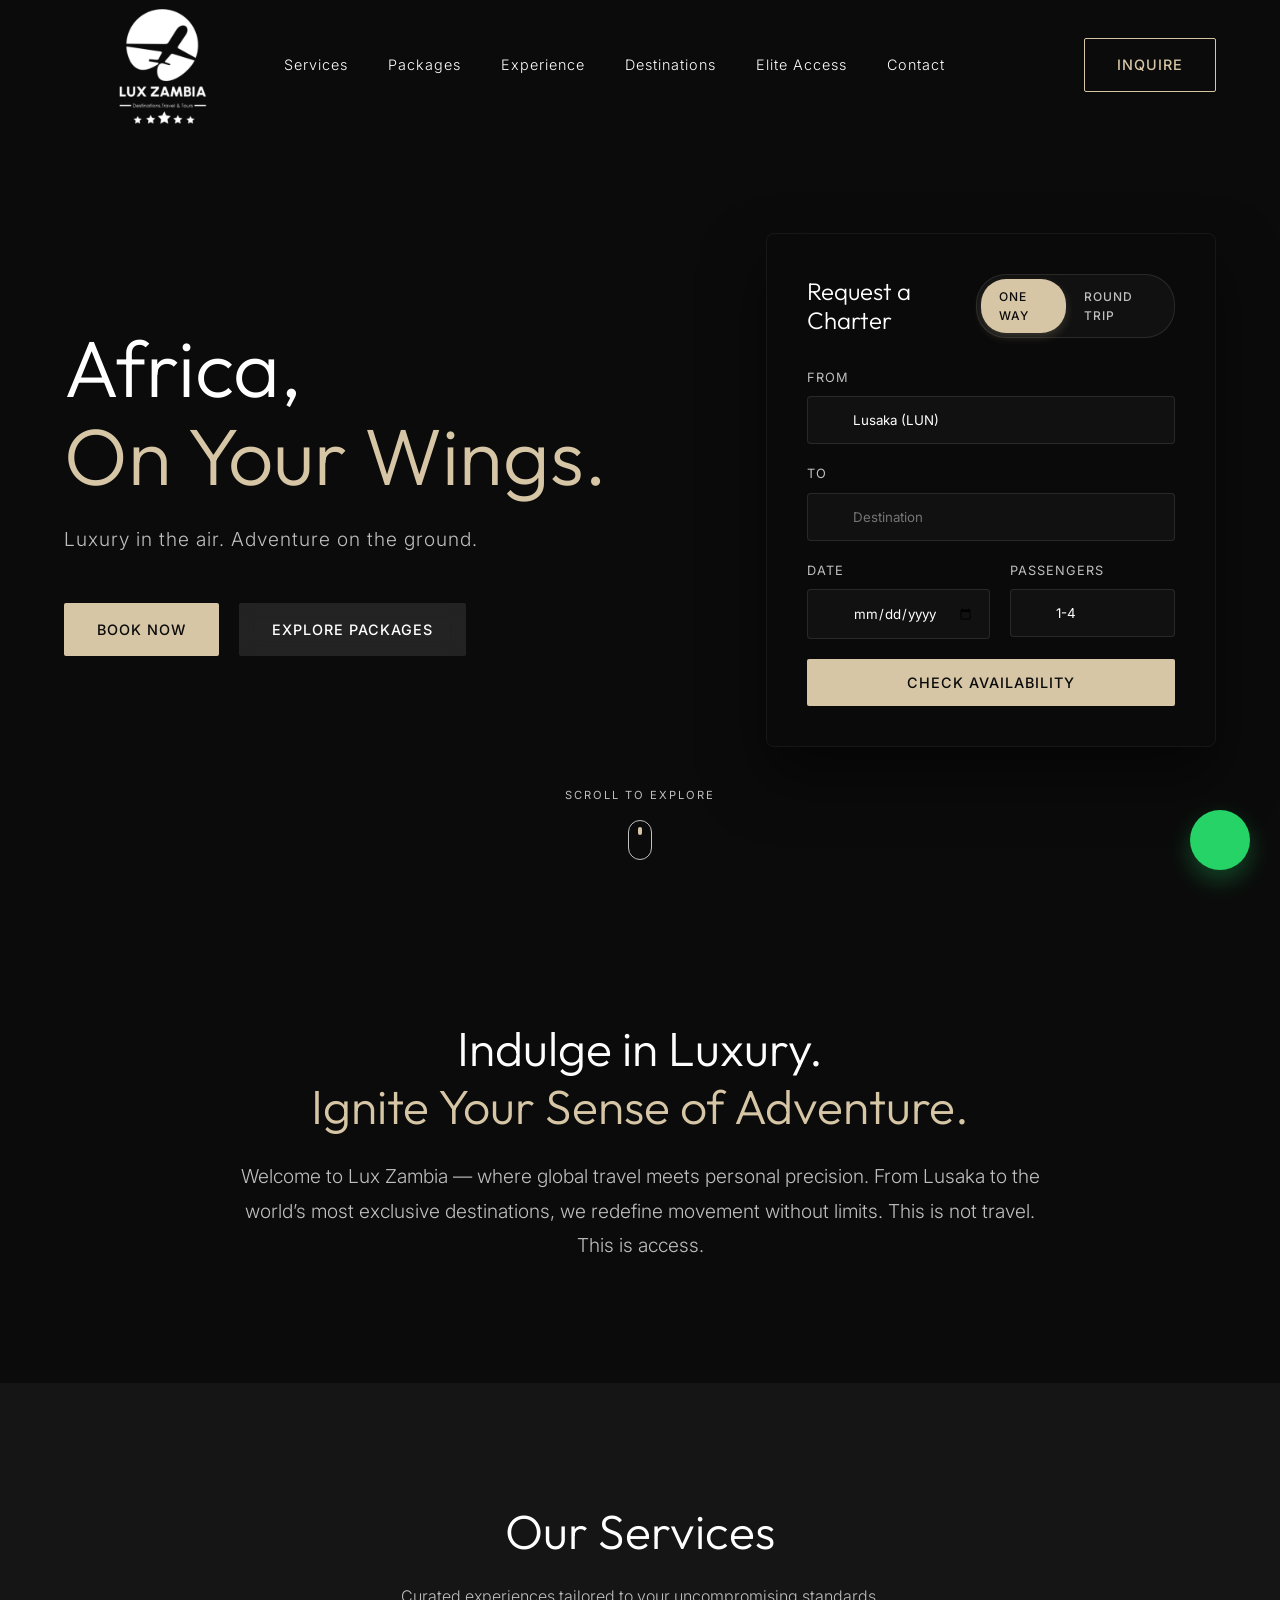
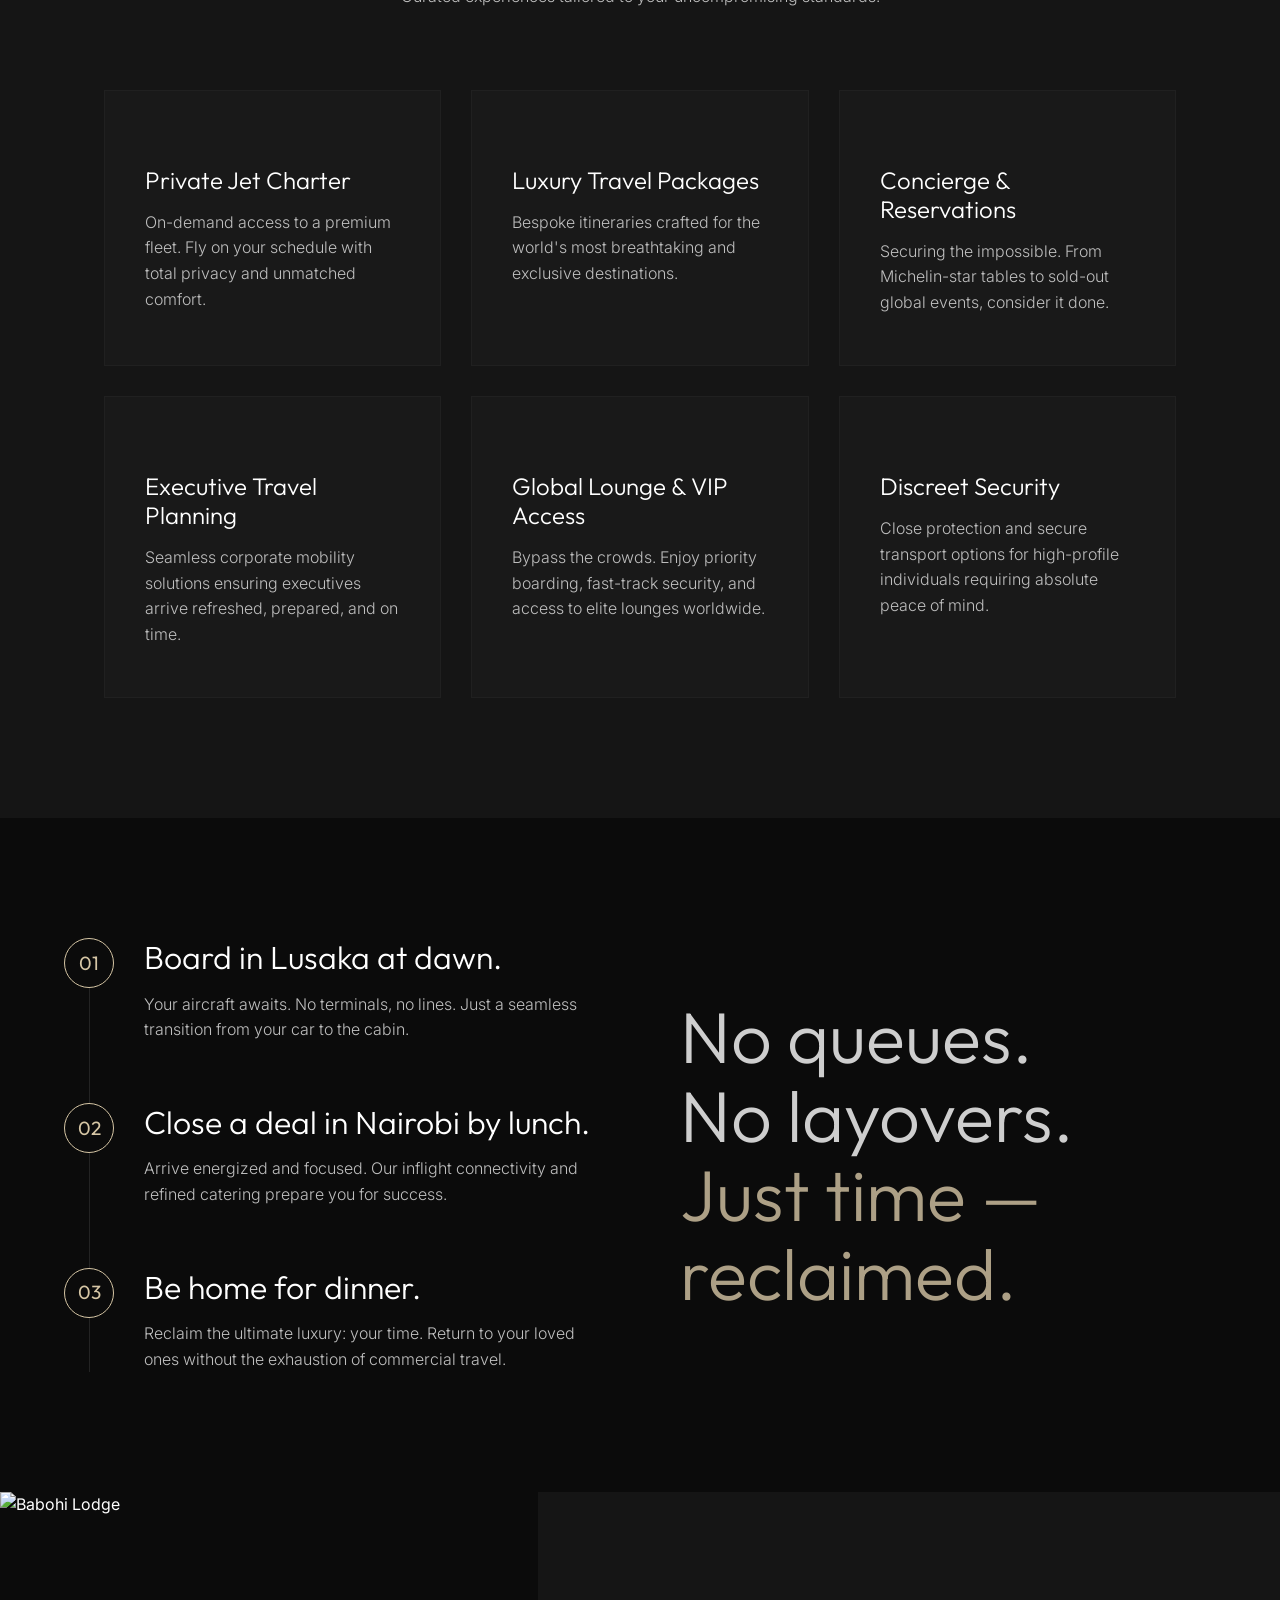
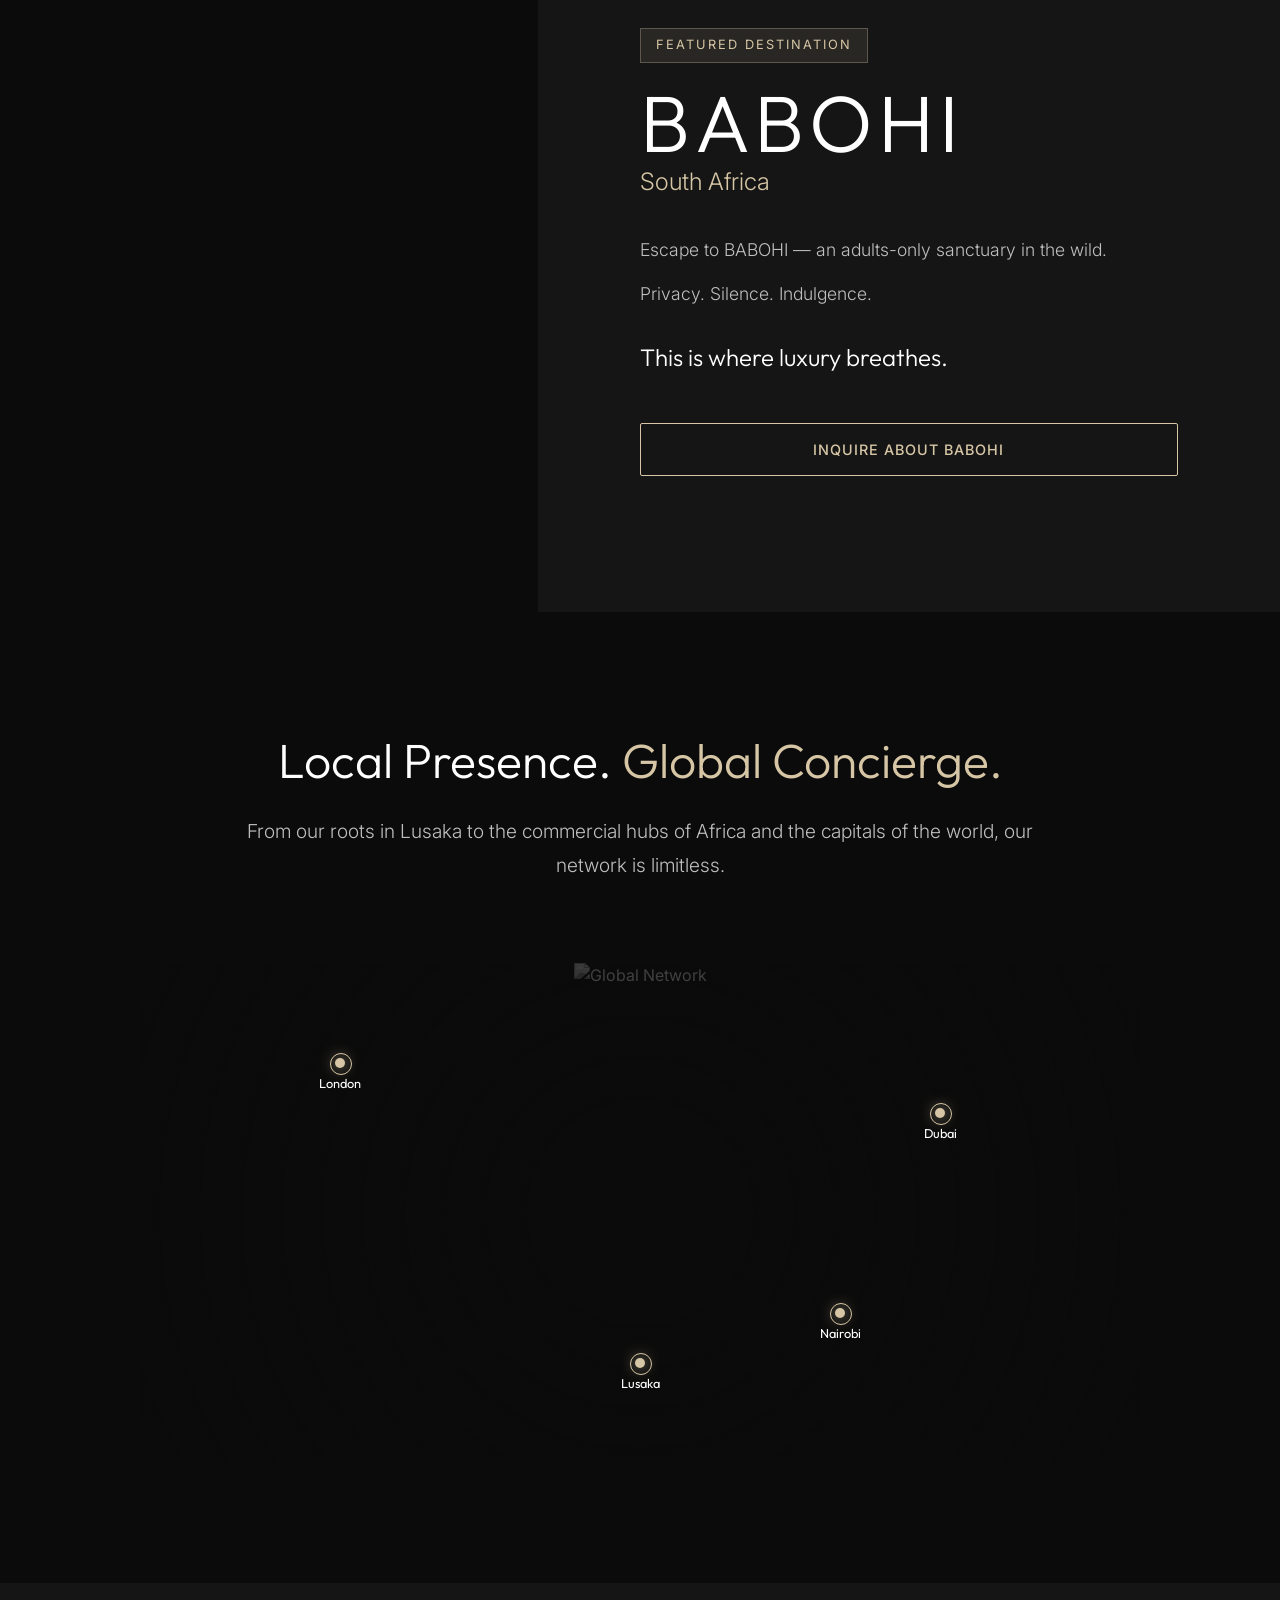
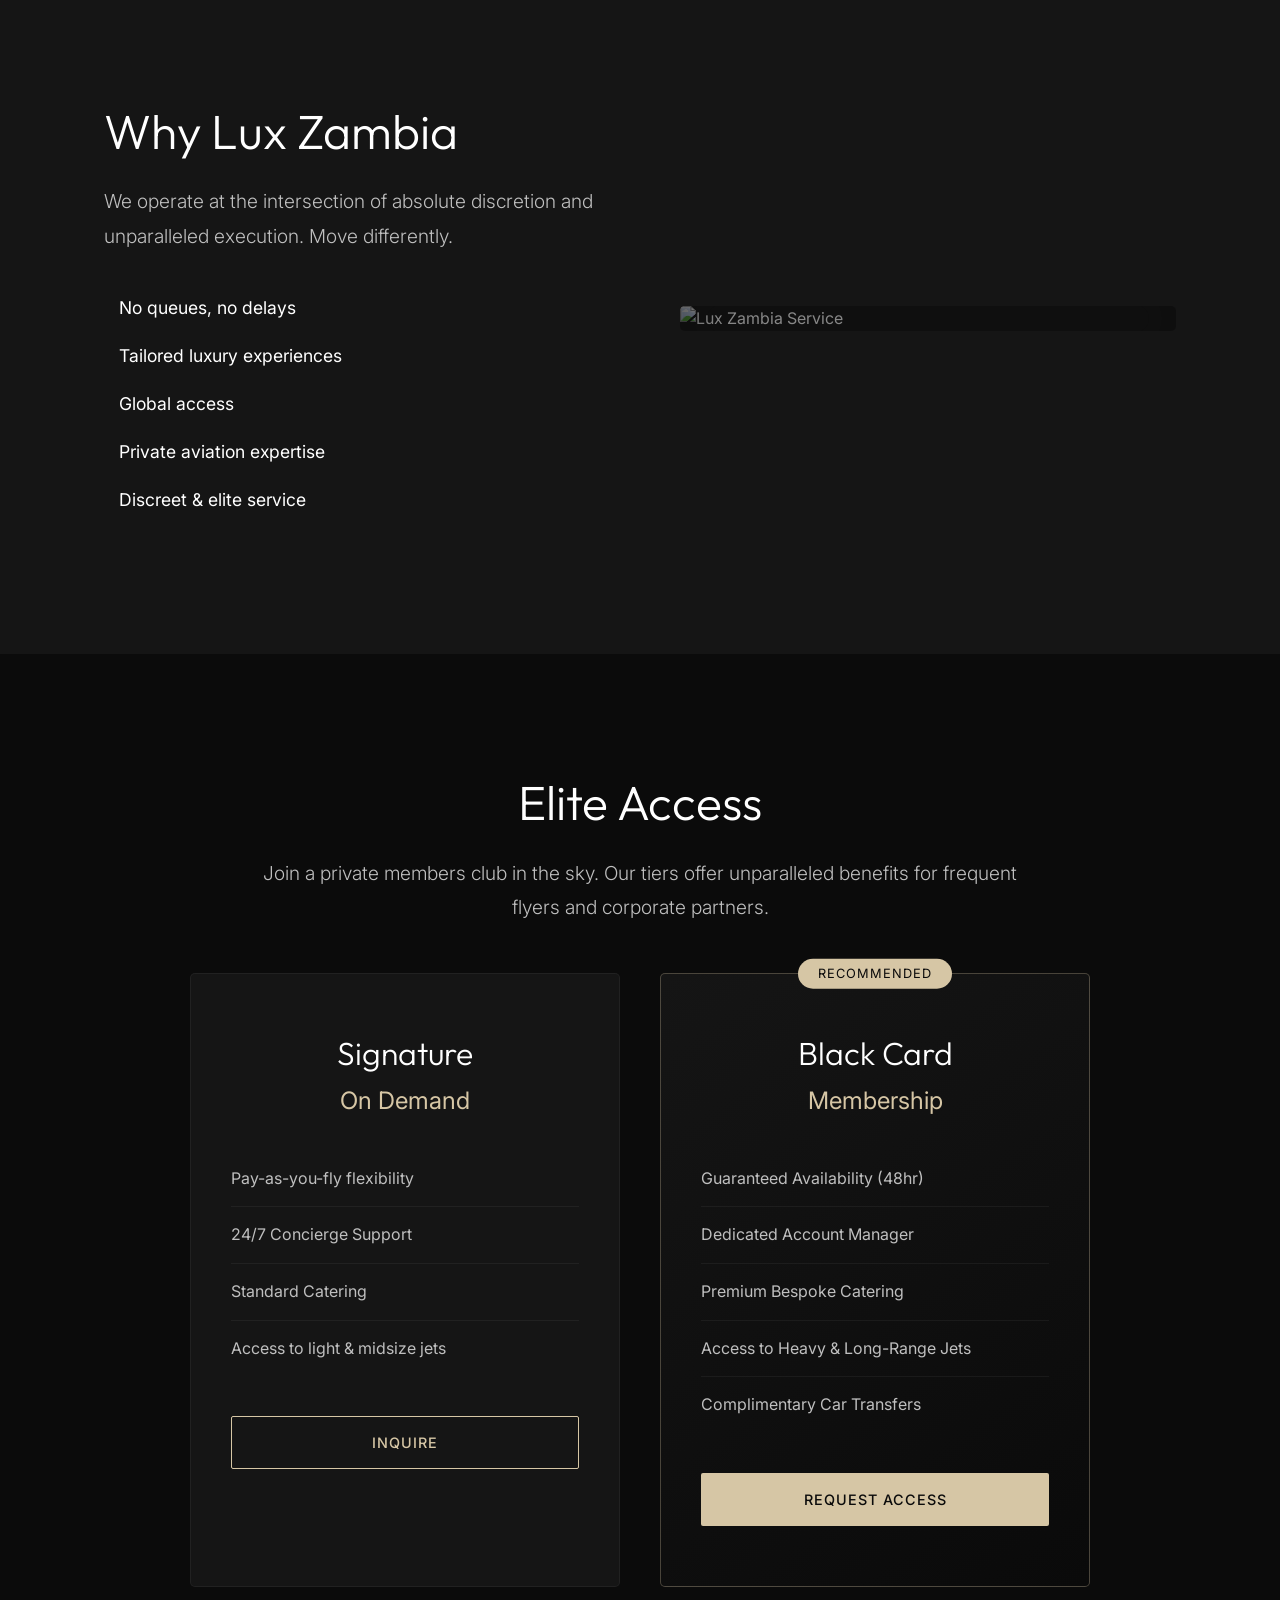
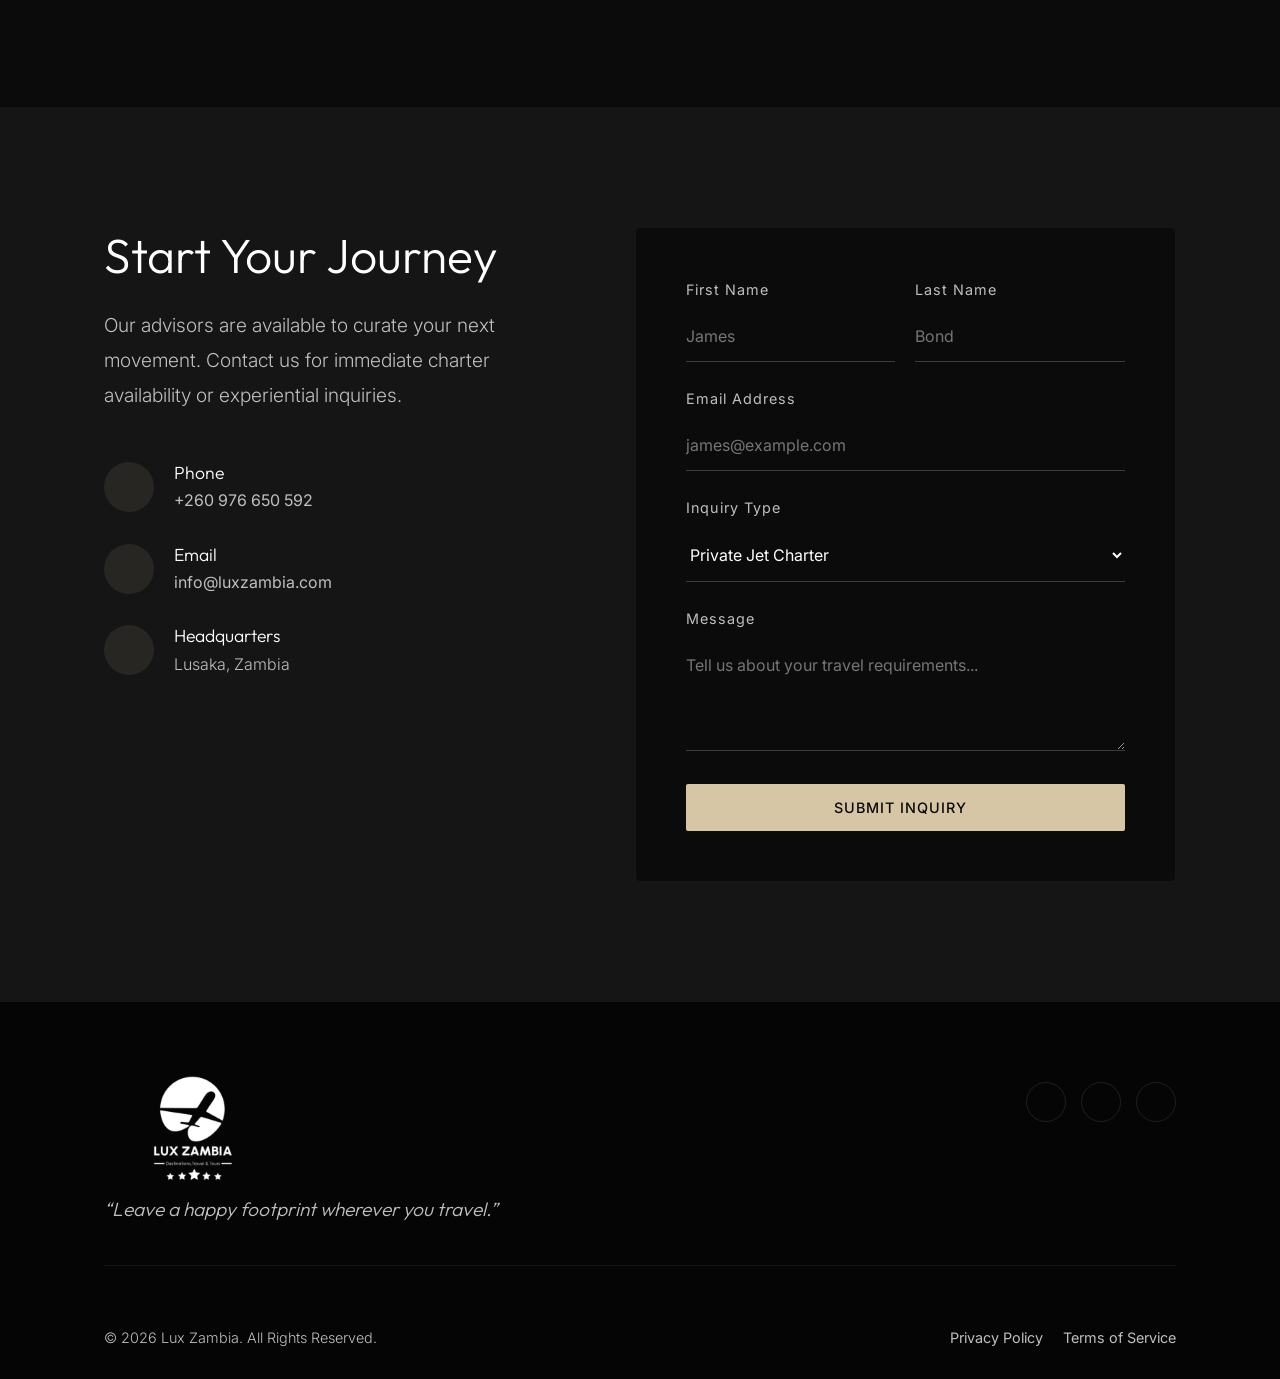
==== index.html @ 7006f7c0 "feat: initialize Lux Zambia landing page and travel portal structure" ====
<!DOCTYPE html>
<html lang="en">
<head>
    <meta charset="UTF-8">
    <meta name="viewport" content="width=device-width, initial-scale=1.0">
    <title>Lux Zambia | Global Travel & Private Aviation</title>
    <meta name="description" content="Lux Zambia - Global concierge service for elite clients. Private jet travel, luxury destinations, and corporate mobility.">
    
    <!-- Fonts -->
    <link rel="preconnect" href="https://fonts.googleapis.com">
    <link rel="preconnect" href="https://fonts.gstatic.com" crossorigin>
    <link href="https://fonts.googleapis.com/css2?family=Inter:wght@300;400;500;600&family=Outfit:wght@300;400;500;700;800&display=swap" rel="stylesheet">
    
    <!-- Icons -->
    <link href="https://cdn.jsdelivr.net/npm/remixicon@3.5.0/fonts/remixicon.css" rel="stylesheet">
    
    <!-- AOS CSS -->
    <link href="https://unpkg.com/aos@2.3.1/dist/aos.css" rel="stylesheet">
    
    <!-- Custom CSS -->
    <link rel="stylesheet" href="css/styles.css">
</head>
<body class="dark-theme">

    <!-- Preloader -->
    <div id="preloader">
        <div class="preloader-content">
            <img src="Assets/logo.png" alt="Lux Zambia Logo" class="preloader-logo" onerror="this.style.display='none'; this.nextElementSibling.style.display='block';">
            <h2 class="preloader-text" style="display:none;">LUX ZAMBIA</h2>
            <div class="loader-line"></div>
        </div>
    </div>

    <!-- Scroll Indicator -->
    <div class="scroll-progress-bar" id="scrollIndicator"></div>

    <!-- Floating WhatsApp -->
    <a href="https://wa.me/260976650592" class="floating-whatsapp" target="_blank" rel="noopener noreferrer">
        <i class="ri-whatsapp-line"></i>
    </a>

    <!-- Navigation -->
    <nav id="navbar">
        <div class="nav-container">
            <a href="#" class="logo">
                <img src="Assets/logo.png" alt="Lux Zambia" onerror="this.style.display='none'; this.nextElementSibling.style.display='block';">
                <span class="logo-text" style="display:none;">LUX ZAMBIA</span>
            </a>
            
            <div class="nav-links">
                <a href="index.html#services">Services</a>
                <a href="packages.html">Packages</a>
                <a href="index.html#experience">Experience</a>
                <a href="index.html#destinations">Destinations</a>
                <a href="index.html#membership">Elite Access</a>
                <a href="index.html#contact">Contact</a>
            </div>

            <div class="nav-actions">
                <a href="#contact" class="btn btn-outline">Inquire</a>
                <button class="mobile-menu-btn"><i class="ri-menu-line"></i></button>
            </div>
        </div>
    </nav>

    <!-- Mobile Menu -->
    <div class="mobile-menu">
        <button class="close-menu-btn"><i class="ri-close-line"></i></button>
        <div class="mobile-nav-links">
            <a href="index.html#services">Services</a>
            <a href="packages.html">Packages</a>
            <a href="index.html#experience">Experience</a>
            <a href="index.html#destinations">Destinations</a>
            <a href="index.html#membership">Elite Access</a>
            <a href="index.html#contact">Contact</a>
        </div>
    </div>

    <!-- Hero Section -->
    <header class="hero" id="home">
        <div class="hero-bg">
            <div class="hero-slideshow">
                <div class="hero-slide" style="background-image: url('https://images.unsplash.com/photo-1540962351504-03099e0a754b?q=80&w=2500&auto=format&fit=crop');"></div>
                <div class="hero-slide" style="background-image: url('https://images.unsplash.com/photo-1516426122078-c23e76319801?q=80&w=2500&auto=format&fit=crop');"></div>
                <div class="hero-slide" style="background-image: url('https://images.unsplash.com/photo-1499793983690-e29da59ef1c2?q=80&w=2500&auto=format&fit=crop');"></div>
            </div>
            <div class="hero-overlay"></div>
        </div>

        <div class="hero-content">
            <div class="hero-text" data-aos="fade-up" data-aos-duration="1000">
                <h1 class="hero-headline">Africa, <br> <span class="gold-text">On Your Wings.</span></h1>
                <p class="hero-subtext">Luxury in the air. Adventure on the ground.</p>
                <div class="hero-cta">
                    <a href="#contact" class="btn btn-primary">Book Now</a>
                    <a href="packages.html" class="btn btn-secondary">Explore Packages</a>
                </div>
            </div>

            <!-- Booking UI Mockup -->
            <div class="booking-mockup" data-aos="fade-left" data-aos-duration="1200" data-aos-delay="300">
                <div class="booking-header">
                    <h3>Request a Charter</h3>
                    <div class="flight-type">
                        <span class="active">One Way</span>
                        <span>Round Trip</span>
                    </div>
                </div>
                <form class="booking-form-mock">
                    <div class="form-group">
                        <label>From</label>
                        <div class="input-with-icon">
                            <i class="ri-map-pin-line"></i>
                            <input type="text" placeholder="e.g. Lusaka (LUN)" value="Lusaka (LUN)">
                        </div>
                    </div>
                    <div class="form-group">
                        <label>To</label>
                        <div class="input-with-icon">
                            <i class="ri-map-pin-fill"></i>
                            <input type="text" placeholder="Destination">
                        </div>
                    </div>
                    <div class="form-row">
                        <div class="form-group">
                            <label>Date</label>
                            <div class="input-with-icon">
                                <i class="ri-calendar-line"></i>
                                <input type="date">
                            </div>
                        </div>
                        <div class="form-group">
                            <label>Passengers</label>
                            <div class="input-with-icon">
                                <i class="ri-user-line"></i>
                                <select>
                                    <option>1-4</option>
                                    <option>5-8</option>
                                    <option>9-14</option>
                                </select>
                            </div>
                        </div>
                    </div>
                    <button type="button" class="btn btn-primary btn-full">Check Availability</button>
                </form>
            </div>
        </div>
        
        <div class="scroll-down-indicator" onclick="document.getElementById('about').scrollIntoView({behavior: 'smooth'})" style="cursor: pointer;">
            <span class="scroll-text">Scroll to explore</span>
            <div class="scroll-mouse"></div>
        </div>
    </header>

    <!-- Brand Statement Section -->
    <section class="brand-statement" id="about">
        <div class="container">
            <h2 class="section-title text-center" data-aos="fade-up">
                Indulge in Luxury. <br> <span class="gold-text">Ignite Your Sense of Adventure.</span>
            </h2>
            <p class="section-paragraph text-center mx-auto" data-aos="fade-up" data-aos-delay="200">
                Welcome to Lux Zambia — where global travel meets personal precision. From Lusaka to the world’s most exclusive destinations, we redefine movement without limits. This is not travel. This is access.
            </p>
        </div>
    </section>

    <!-- Services Section -->
    <section class="services" id="services">
        <div class="container">
            <div class="section-header" data-aos="fade-right">
                <h2 class="section-title">Our Services</h2>
                <p>Curated experiences tailored to your uncompromising standards.</p>
            </div>
            
            <div class="services-grid">
                <!-- Card 1 -->
                <div class="service-card" data-aos="fade-up" data-aos-delay="100">
                    <div class="service-icon"><i class="ri-plane-line"></i></div>
                    <h3>Private Jet Charter</h3>
                    <p>On-demand access to a premium fleet. Fly on your schedule with total privacy and unmatched comfort.</p>
                </div>
                <!-- Card 2 -->
                <div class="service-card" data-aos="fade-up" data-aos-delay="200">
                    <div class="service-icon"><i class="ri-earth-line"></i></div>
                    <h3>Luxury Travel Packages</h3>
                    <p>Bespoke itineraries crafted for the world's most breathtaking and exclusive destinations.</p>
                </div>
                <!-- Card 3 -->
                <div class="service-card" data-aos="fade-up" data-aos-delay="300">
                    <div class="service-icon"><i class="ri-vip-diamond-line"></i></div>
                    <h3>Concierge & Reservations</h3>
                    <p>Securing the impossible. From Michelin-star tables to sold-out global events, consider it done.</p>
                </div>
                <!-- Card 4 -->
                <div class="service-card" data-aos="fade-up" data-aos-delay="400">
                    <div class="service-icon"><i class="ri-briefcase-4-line"></i></div>
                    <h3>Executive Travel Planning</h3>
                    <p>Seamless corporate mobility solutions ensuring executives arrive refreshed, prepared, and on time.</p>
                </div>
                <!-- Card 5 -->
                <div class="service-card" data-aos="fade-up" data-aos-delay="500">
                    <div class="service-icon"><i class="ri-goblet-line"></i></div>
                    <h3>Global Lounge & VIP Access</h3>
                    <p>Bypass the crowds. Enjoy priority boarding, fast-track security, and access to elite lounges worldwide.</p>
                </div>
                <!-- Card 6 (To complete grid) -->
                <div class="service-card" data-aos="fade-up" data-aos-delay="600">
                    <div class="service-icon"><i class="ri-shield-star-line"></i></div>
                    <h3>Discreet Security</h3>
                    <p>Close protection and secure transport options for high-profile individuals requiring absolute peace of mind.</p>
                </div>
            </div>
        </div>
    </section>

    <!-- Experience Story Mode -->
    <section class="experience-story" id="experience">
        <div class="story-container">
            <div class="story-content">
                <div class="story-step" data-aos="fade-up">
                    <span class="step-number">01</span>
                    <h3>Board in Lusaka at dawn.</h3>
                    <p>Your aircraft awaits. No terminals, no lines. Just a seamless transition from your car to the cabin.</p>
                </div>
                <div class="story-step" data-aos="fade-up" data-aos-delay="200">
                    <span class="step-number">02</span>
                    <h3>Close a deal in Nairobi by lunch.</h3>
                    <p>Arrive energized and focused. Our inflight connectivity and refined catering prepare you for success.</p>
                </div>
                <div class="story-step" data-aos="fade-up" data-aos-delay="400">
                    <span class="step-number">03</span>
                    <h3>Be home for dinner.</h3>
                    <p>Reclaim the ultimate luxury: your time. Return to your loved ones without the exhaustion of commercial travel.</p>
                </div>
            </div>
            <div class="story-visual" data-aos="fade-left">
                <h2 class="massive-text">No queues. <br>No layovers. <br><span class="gold-text">Just time — reclaimed.</span></h2>
            </div>
        </div>
    </section>

    <!-- Featured Destination -->
    <section class="featured-destination" id="destinations">
        <div class="split-layout">
            <div class="split-image" data-aos="zoom-in-right" data-aos-duration="1200">
                <img src="https://images.unsplash.com/photo-1499793983690-e29da59ef1c2?q=80&w=2000&auto=format&fit=crop" alt="Babohi Lodge">
            </div>
            <div class="split-content" data-aos="fade-left">
                <div class="badge">Featured Destination</div>
                <h2 class="destination-title">BABOHI</h2>
                <h4 class="destination-subtitle">South Africa</h4>
                <div class="destination-desc">
                    <p>Escape to BABOHI — an adults-only sanctuary in the wild.</p>
                    <p>Privacy. Silence. Indulgence.</p>
                    <p class="highlight">This is where luxury breathes.</p>
                </div>
                <a href="#contact" class="btn btn-outline mt-4">Inquire About Babohi</a>
            </div>
        </div>
    </section>

    <!-- Global Presence -->
    <section class="global-presence">
        <div class="container text-center">
            <h2 class="section-title" data-aos="fade-up">Local Presence. <span class="gold-text">Global Concierge.</span></h2>
            <p class="section-paragraph mx-auto" data-aos="fade-up" data-aos-delay="100">From our roots in Lusaka to the commercial hubs of Africa and the capitals of the world, our network is limitless.</p>
            
            <div class="map-container" data-aos="zoom-in" data-aos-delay="300">
                <!-- Using an image representation or stylized map dots -->
                <img src="https://images.unsplash.com/photo-1524661135-423995f22d0b?q=80&w=2000&auto=format&fit=crop" class="map-bg" alt="Global Network">
                <div class="map-overlay"></div>
                <div class="flight-paths">
                    <svg viewBox="0 0 1000 500" class="path-svg">
                        <path class="animated-path" d="M 500 400 Q 600 200 800 150" stroke="#D6C6A5" stroke-width="2" fill="none" stroke-dasharray="10,5" />
                        <path class="animated-path delay-1" d="M 500 400 Q 400 150 200 100" stroke="#D6C6A5" stroke-width="2" fill="none" stroke-dasharray="10,5" />
                        <path class="animated-path delay-2" d="M 500 400 Q 550 300 700 350" stroke="#D6C6A5" stroke-width="2" fill="none" stroke-dasharray="10,5" />
                    </svg>
                    <!-- Nodes -->
                    <div class="node" style="top: 80%; left: 50%;"><span class="label">Lusaka</span></div>
                    <div class="node" style="top: 30%; left: 80%;"><span class="label">Dubai</span></div>
                    <div class="node" style="top: 20%; left: 20%;"><span class="label">London</span></div>
                    <div class="node" style="top: 70%; left: 70%;"><span class="label">Nairobi</span></div>
                </div>
            </div>
        </div>
    </section>

    <!-- Why Lux Zambia -->
    <section class="why-us">
        <div class="container">
            <div class="why-grid">
                <div class="why-content" data-aos="fade-right">
                    <h2 class="section-title">Why Lux Zambia</h2>
                    <p class="section-paragraph">We operate at the intersection of absolute discretion and unparalleled execution. Move differently.</p>
                    
                    <ul class="benefits-list">
                        <li><i class="ri-check-line"></i> No queues, no delays</li>
                        <li><i class="ri-check-line"></i> Tailored luxury experiences</li>
                        <li><i class="ri-check-line"></i> Global access</li>
                        <li><i class="ri-check-line"></i> Private aviation expertise</li>
                        <li><i class="ri-check-line"></i> Discreet & elite service</li>
                    </ul>
                </div>
                <div class="why-image" data-aos="fade-left">
                    <img src="https://images.unsplash.com/photo-1569154941061-e231b4732ef1?q=80&w=1000&auto=format&fit=crop" alt="Lux Zambia Service">
                </div>
            </div>
        </div>
    </section>

    <!-- Elite Access (Membership) -->
    <section class="membership" id="membership">
        <div class="container">
            <div class="text-center mb-5" data-aos="fade-up">
                <h2 class="section-title">Elite Access</h2>
                <p class="section-paragraph mx-auto">Join a private members club in the sky. Our tiers offer unparalleled benefits for frequent flyers and corporate partners.</p>
            </div>
            
            <div class="pricing-grid">
                <div class="pricing-card" data-aos="fade-up" data-aos-delay="100">
                    <h3>Signature</h3>
                    <div class="price">On Demand</div>
                    <ul class="tier-features">
                        <li>Pay-as-you-fly flexibility</li>
                        <li>24/7 Concierge Support</li>
                        <li>Standard Catering</li>
                        <li>Access to light & midsize jets</li>
                    </ul>
                    <a href="#contact" class="btn btn-outline btn-full">Inquire</a>
                </div>
                
                <div class="pricing-card premium" data-aos="fade-up" data-aos-delay="200">
                    <div class="most-popular">Recommended</div>
                    <h3>Black Card</h3>
                    <div class="price">Membership</div>
                    <ul class="tier-features">
                        <li>Guaranteed Availability (48hr)</li>
                        <li>Dedicated Account Manager</li>
                        <li>Premium Bespoke Catering</li>
                        <li>Access to Heavy & Long-Range Jets</li>
                        <li>Complimentary Car Transfers</li>
                    </ul>
                    <a href="#contact" class="btn btn-primary btn-full">Request Access</a>
                </div>
            </div>
        </div>
    </section>

    <!-- Contact Section -->
    <section class="contact" id="contact">
        <div class="container">
            <div class="contact-grid">
                <div class="contact-info" data-aos="fade-right">
                    <h2 class="section-title">Start Your Journey</h2>
                    <p class="section-paragraph">Our advisors are available to curate your next movement. Contact us for immediate charter availability or experiential inquiries.</p>
                    
                    <div class="contact-details">
                        <div class="contact-item">
                            <div class="icon"><i class="ri-phone-line"></i></div>
                            <div>
                                <h4>Phone</h4>
                                <a href="tel:+260976650592">+260 976 650 592</a>
                            </div>
                        </div>
                        <div class="contact-item">
                            <div class="icon"><i class="ri-mail-line"></i></div>
                            <div>
                                <h4>Email</h4>
                                <a href="mailto:info@luxzambia.com">info@luxzambia.com</a>
                            </div>
                        </div>
                        <div class="contact-item">
                            <div class="icon"><i class="ri-map-pin-line"></i></div>
                            <div>
                                <h4>Headquarters</h4>
                                <p>Lusaka, Zambia</p>
                            </div>
                        </div>
                    </div>
                </div>
                
                <div class="contact-form-container" data-aos="fade-left">
                    <form class="luxury-form" id="contactForm">
                        <div class="form-row">
                            <div class="form-group">
                                <label>First Name</label>
                                <input type="text" required placeholder="James">
                            </div>
                            <div class="form-group">
                                <label>Last Name</label>
                                <input type="text" required placeholder="Bond">
                            </div>
                        </div>
                        <div class="form-group">
                            <label>Email Address</label>
                            <input type="email" required placeholder="james@example.com">
                        </div>
                        <div class="form-group">
                            <label>Inquiry Type</label>
                            <select>
                                <option>Private Jet Charter</option>
                                <option>Luxury Package (Babohi)</option>
                                <option>Elite Membership</option>
                                <option>General Inquiry</option>
                            </select>
                        </div>
                        <div class="form-group">
                            <label>Message</label>
                            <textarea rows="4" placeholder="Tell us about your travel requirements..."></textarea>
                        </div>
                        <button type="submit" class="btn btn-primary btn-full">Submit Inquiry <i class="ri-arrow-right-line"></i></button>
                    </form>
                </div>
            </div>
        </div>
    </section>

    <!-- Footer -->
    <footer class="footer">
        <div class="container">
            <div class="footer-top">
                <div class="footer-brand">
                    <img src="Assets/logo.png" alt="Lux Zambia" class="footer-logo" onerror="this.style.display='none'; this.nextElementSibling.style.display='block';">
                    <h2 class="logo-text" style="display:none; color: white;">LUX ZAMBIA</h2>
                    <p class="tagline">“Leave a happy footprint wherever you travel.”</p>
                </div>
                <div class="footer-social">
                    <a href="#"><i class="ri-instagram-line"></i></a>
                    <a href="#"><i class="ri-linkedin-fill"></i></a>
                    <a href="#"><i class="ri-twitter-x-line"></i></a>
                </div>
            </div>
            <div class="footer-bottom">
                <p>&copy; 2026 Lux Zambia. All Rights Reserved.</p>
                <div class="footer-links">
                    <a href="#">Privacy Policy</a>
                    <a href="#">Terms of Service</a>
                </div>
            </div>
        </div>
    </footer>

    <!-- Scripts -->
    <!-- GSAP for advanced animations -->
    <script src="https://cdnjs.cloudflare.com/ajax/libs/gsap/3.12.2/gsap.min.js"></script>
    <script src="https://cdnjs.cloudflare.com/ajax/libs/gsap/3.12.2/ScrollTrigger.min.js"></script>
    
    <!-- AOS for simple scroll animations -->
    <script src="https://unpkg.com/aos@2.3.1/dist/aos.js"></script>
    
    <!-- Custom Script -->
    <script src="js/script.js"></script>
</body>
</html>
---- css/styles.css ----
/* 
=======================================
   LUX ZAMBIA - GLOBAL CONCIERGE
=======================================
*/

:root {
    /* Color Palette */
    --clr-bg: #0B0B0B;
    --clr-surface: #151515;
    --clr-text: #FFFFFF;
    --clr-text-sec: #BFBFBF;
    --clr-gold: #D6C6A5;
    --clr-gold-dark: #b8a682;
    
    /* Fonts */
    --font-heading: 'Outfit', sans-serif;
    --font-body: 'Inter', sans-serif;
    
    /* Layout */
    --container-w: 1200px;
    --section-pad: 120px 0;
    
    /* Effects */
    --transition-smooth: all 0.6s cubic-bezier(0.16, 1, 0.3, 1);
    --glass-bg: rgba(11, 11, 11, 0.6);
    --glass-border: rgba(255, 255, 255, 0.05);
}

/* Base Styles */
* {
    margin: 0;
    padding: 0;
    box-sizing: border-box;
}

html {
    scroll-behavior: smooth;
    font-size: 16px;
}

body.dark-theme {
    background-color: var(--clr-bg);
    color: var(--clr-text);
    font-family: var(--font-body);
    line-height: 1.6;
    overflow-x: hidden;
}

/* Preloader */
#preloader {
    position: fixed;
    top: 0;
    left: 0;
    width: 100%;
    height: 100vh;
    background-color: var(--clr-bg);
    z-index: 9999;
    display: flex;
    justify-content: center;
    align-items: center;
    transition: opacity 0.8s ease-out;
}

.preloader-content {
    text-align: center;
    display: flex;
    flex-direction: column;
    align-items: center;
    gap: 30px;
}

.preloader-logo {
    width: 320px;
    height: auto;
    max-height: 200px;
    object-fit: contain;
    transform: scale(1.5);
    filter: brightness(0) invert(1);
}

.preloader-text {
    font-family: var(--font-heading);
    font-weight: 300;
    letter-spacing: 4px;
    color: var(--clr-gold);
    font-size: 1.5rem;
}

.loader-line {
    width: 100px;
    height: 1px;
    background-color: rgba(255,255,255,0.1);
    position: relative;
    overflow: hidden;
}

.loader-line::after {
    content: '';
    position: absolute;
    top: 0;
    left: -100%;
    width: 100%;
    height: 100%;
    background-color: var(--clr-gold);
    animation: loading 1.5s ease-in-out infinite;
}

@keyframes loading {
    0% { left: -100%; }
    50% { left: 0; }
    100% { left: 100%; }
}

/* Scroll Progress Indicator */
.scroll-progress-bar {
    position: fixed;
    top: 0;
    left: 0;
    width: 0%;
    height: 2px;
    background: linear-gradient(to right, var(--clr-gold), #ffffff);
    z-index: 10000;
    transition: width 0.1s;
}

/* Typography */
h1, h2, h3, h4, h5, h6 {
    font-family: var(--font-heading);
    font-weight: 300;
    line-height: 1.2;
}

h2.section-title {
    font-size: 3rem;
    margin-bottom: 1.5rem;
}

.gold-text {
    color: var(--clr-gold);
}

.text-center { text-align: center; }
.mx-auto { margin-left: auto; margin-right: auto; }
.mb-5 { margin-bottom: 3rem; }
.mt-4 { margin-top: 2rem; }

p {
    color: var(--clr-text-sec);
    font-weight: 300;
}

/* Container */
.container {
    max-width: var(--container-w);
    margin: 0 auto;
    padding: 0 5%;
}

/* Buttons */
.btn {
    display: inline-flex;
    align-items: center;
    justify-content: center;
    gap: 10px;
    padding: 14px 32px;
    font-family: var(--font-body);
    font-size: 0.9rem;
    font-weight: 500;
    letter-spacing: 1px;
    text-transform: uppercase;
    text-decoration: none;
    border-radius: 2px;
    transition: var(--transition-smooth);
    cursor: pointer;
    border: 1px solid transparent;
}

.btn-primary {
    background-color: var(--clr-gold);
    color: var(--clr-bg);
}

.btn-primary:hover {
    background-color: #fff;
    color: var(--clr-bg);
}

.btn-secondary {
    background-color: rgba(255,255,255,0.1);
    color: var(--clr-text);
    backdrop-filter: blur(10px);
}

.btn-secondary:hover {
    background-color: rgba(255,255,255,0.2);
}

.btn-outline {
    background: transparent;
    border: 1px solid var(--clr-gold);
    color: var(--clr-gold);
}

.btn-outline:hover {
    background: var(--clr-gold);
    color: var(--clr-bg);
}

.btn-full {
    width: 100%;
}

/* Floating WhatsApp */
.floating-whatsapp {
    position: fixed;
    bottom: 30px;
    right: 30px;
    width: 60px;
    height: 60px;
    background-color: #25D366;
    color: white;
    border-radius: 50%;
    display: flex;
    justify-content: center;
    align-items: center;
    font-size: 30px;
    z-index: 1000;
    box-shadow: 0 10px 25px rgba(37, 211, 102, 0.3);
    text-decoration: none;
    transition: var(--transition-smooth);
}

.floating-whatsapp:hover {
    transform: translateY(-5px);
    box-shadow: 0 15px 30px rgba(37, 211, 102, 0.4);
}

/* Navbar */
nav {
    position: fixed;
    top: 0;
    left: 0;
    width: 100%;
    padding: 25px 0;
    z-index: 100;
    transition: var(--transition-smooth);
    border-bottom: 1px solid transparent;
}

nav.scrolled {
    background: var(--glass-bg);
    backdrop-filter: blur(20px);
    padding: 15px 0;
    border-bottom: 1px solid var(--glass-border);
}

.nav-container {
    max-width: 1400px;
    margin: 0 auto;
    padding: 0 5%;
    display: flex;
    justify-content: space-between;
    align-items: center;
}

.logo {
    display: flex;
    align-items: center;
    text-decoration: none;
}

.logo img {
    height: 80px;
    width: auto;
    transform: scale(2.5);
    transform-origin: left center;
    filter: brightness(0) invert(1);
    transition: var(--transition-smooth);
}

nav.scrolled .logo img {
    height: 60px;
    transform: scale(2);
}

.logo-text {
    font-family: var(--font-heading);
    color: var(--clr-text);
    font-size: 1.2rem;
    letter-spacing: 2px;
}

.nav-links {
    display: flex;
    gap: 40px;
}

.nav-links a {
    color: var(--clr-text);
    text-decoration: none;
    font-size: 0.9rem;
    font-weight: 300;
    letter-spacing: 1px;
    transition: var(--transition-smooth);
    position: relative;
}

.nav-links a::after {
    content: '';
    position: absolute;
    bottom: -5px;
    left: 0;
    width: 0%;
    height: 1px;
    background: var(--clr-gold);
    transition: var(--transition-smooth);
}

.nav-links a:hover::after, .nav-links a.active::after {
    width: 100%;
}

.nav-actions {
    display: flex;
    align-items: center;
    gap: 20px;
}

.mobile-menu-btn {
    display: none;
    background: none;
    border: none;
    color: var(--clr-text);
    font-size: 1.8rem;
    cursor: pointer;
}

/* Mobile Menu Overlay */
.mobile-menu {
    position: fixed;
    top: -100%;
    left: 0;
    width: 100%;
    height: auto;
    background: rgba(11, 11, 11, 0.98);
    backdrop-filter: blur(20px);
    z-index: 1000;
    display: flex;
    flex-direction: column;
    padding: 100px 0 50px;
    align-items: center;
    transition: var(--transition-smooth);
    border-bottom: 1px solid rgba(214, 198, 165, 0.2);
}

.mobile-menu.active {
    top: 0;
}

.close-menu-btn {
    position: absolute;
    top: 30px;
    right: 5%;
    background: none;
    border: none;
    color: var(--clr-text);
    font-size: 2rem;
    cursor: pointer;
}

.mobile-nav-links {
    display: flex;
    flex-direction: column;
    gap: 30px;
    text-align: center;
}

.mobile-nav-links a {
    font-family: var(--font-heading);
    font-size: 2rem;
    color: var(--clr-text);
    text-decoration: none;
}

/* Hero Section */
.hero {
    position: relative;
    height: 100vh;
    min-height: 800px;
    display: flex;
    align-items: center;
    overflow: hidden;
}

.hero-bg {
    position: absolute;
    top: 0;
    left: 0;
    width: 100%;
    height: 100%;
    z-index: 1;
}

.hero-slideshow {
    width: 100%;
    height: 100%;
    position: absolute;
    top: 0;
    left: 0;
}

.hero-slide {
    position: absolute;
    top: 0;
    left: 0;
    width: 100%;
    height: 100%;
    background-size: cover;
    background-position: center;
    opacity: 0;
    animation: heroSlideFade 18s infinite linear;
}

.hero-slide:nth-child(1) { animation-delay: 0s; }
.hero-slide:nth-child(2) { animation-delay: 6s; }
.hero-slide:nth-child(3) { animation-delay: 12s; }

@keyframes heroSlideFade {
    0% { opacity: 0; transform: scale(1.05); }
    10% { opacity: 1; transform: scale(1); }
    33.33% { opacity: 1; transform: scale(1); }
    43.33% { opacity: 0; transform: scale(1.05); }
    100% { opacity: 0; transform: scale(1.05); }
}

.hero-overlay {
    position: absolute;
    top: 0;
    left: 0;
    width: 100%;
    height: 100%;
    background: linear-gradient(180deg, rgba(11,11,11,0.2) 0%, var(--clr-bg) 100%),
                radial-gradient(circle at center, transparent 0%, rgba(11,11,11,0.5) 100%);
    z-index: 2;
}

.hero-content {
    position: relative;
    z-index: 3;
    width: 100%;
    max-width: 1400px;
    margin: 0 auto;
    padding: 0 5%;
    display: flex;
    justify-content: space-between;
    align-items: center;
    gap: 50px;
    margin-top: 80px;
}

.hero-text {
    flex: 1;
    max-width: 600px;
}

.hero-headline {
    font-size: 5rem;
    font-weight: 300;
    line-height: 1.1;
    margin-bottom: 1.5rem;
}

.hero-subtext {
    font-size: 1.2rem;
    color: var(--clr-text-sec);
    margin-bottom: 3rem;
    letter-spacing: 1px;
}

.hero-cta {
    display: flex;
    gap: 20px;
}

/* Booking UI Mockup */
.booking-mockup {
    background: var(--glass-bg);
    backdrop-filter: blur(25px);
    border: 1px solid var(--glass-border);
    padding: 40px;
    border-radius: 8px;
    width: 450px;
    box-shadow: 0 30px 60px rgba(0,0,0,0.5);
    text-align: left;
}

.booking-header {
    display: flex;
    justify-content: space-between;
    align-items: center;
    margin-bottom: 30px;
}

.booking-header h3 {
    font-size: 1.5rem;
}

.flight-type {
    display: flex;
    background: rgba(255,255,255,0.03);
    border: 1px solid rgba(255,255,255,0.1);
    border-radius: 30px;
    padding: 4px;
}

.flight-type span {
    padding: 8px 18px;
    font-size: 0.75rem;
    font-weight: 500;
    text-transform: uppercase;
    letter-spacing: 1px;
    border-radius: 25px;
    cursor: pointer;
    transition: var(--transition-smooth);
    color: var(--clr-text-sec);
}

.flight-type span.active {
    background: var(--clr-gold);
    color: var(--clr-bg);
    box-shadow: 0 4px 10px rgba(214, 198, 165, 0.2);
}

.booking-form-mock .form-group {
    margin-bottom: 20px;
}

.booking-form-mock label {
    display: block;
    font-size: 0.8rem;
    color: var(--clr-text-sec);
    margin-bottom: 8px;
    text-transform: uppercase;
    letter-spacing: 1px;
}

.input-with-icon {
    position: relative;
    display: flex;
    align-items: center;
}

.input-with-icon i {
    position: absolute;
    left: 15px;
    color: var(--clr-gold);
}

.input-with-icon input, .input-with-icon select {
    width: 100%;
    background: rgba(255,255,255,0.03);
    border: 1px solid rgba(255,255,255,0.1);
    color: white;
    padding: 15px 15px 15px 45px;
    border-radius: 4px;
    font-family: var(--font-body);
    outline: none;
    transition: var(--transition-smooth);
    appearance: none;
}

.input-with-icon input:focus, .input-with-icon select:focus {
    border-color: var(--clr-gold);
    background: rgba(255,255,255,0.05);
}

.form-row {
    display: flex;
    gap: 20px;
}

.form-row .form-group {
    flex: 1;
}

.scroll-down-indicator {
    position: absolute;
    bottom: 40px;
    left: 50%;
    transform: translateX(-50%);
    z-index: 3;
    display: flex;
    flex-direction: column;
    align-items: center;
    gap: 15px;
}

.scroll-text {
    font-size: 0.7rem;
    text-transform: uppercase;
    letter-spacing: 2px;
    color: var(--clr-text-sec);
}

.scroll-mouse {
    width: 24px;
    height: 40px;
    border: 1px solid var(--clr-text-sec);
    border-radius: 12px;
    position: relative;
}

.scroll-mouse::before {
    content: '';
    position: absolute;
    top: 6px;
    left: 50%;
    transform: translateX(-50%);
    width: 4px;
    height: 8px;
    background: var(--clr-gold);
    border-radius: 2px;
    animation: scroll 2s infinite cubic-bezier(0.15, 0.41, 0.69, 0.94);
}

@keyframes scroll {
    0% { opacity: 1; transform: translate(-50%, 0); }
    100% { opacity: 0; transform: translate(-50%, 15px); }
}

/* Brand Statement */
.brand-statement {
    padding: var(--section-pad);
    background: var(--clr-bg);
}

.section-paragraph {
    font-size: 1.2rem;
    max-width: 800px;
    line-height: 1.8;
}

/* Services */
.services {
    padding: var(--section-pad);
    background: var(--clr-surface);
}

.section-header {
    text-align: center;
    margin-bottom: 80px;
}

.services-grid {
    display: grid;
    grid-template-columns: repeat(auto-fit, minmax(280px, 1fr));
    gap: 30px;
}

.service-card {
    background: rgba(255,255,255,0.02);
    border: 1px solid rgba(255,255,255,0.03);
    padding: 50px 40px;
    transition: var(--transition-smooth);
    position: relative;
    overflow: hidden;
    display: flex;
    flex-direction: column;
    align-items: flex-start;
}

.service-card::before {
    content: '';
    position: absolute;
    top: 0;
    left: 0;
    width: 2px;
    height: 0;
    background: var(--clr-gold);
    transition: var(--transition-smooth);
}

.service-card:hover {
    background: rgba(255,255,255,0.05);
    transform: translateY(-5px);
}

.service-card:hover::before {
    height: 100%;
}

.service-icon {
    font-size: 2.5rem;
    color: var(--clr-gold);
    margin-bottom: 25px;
}

.service-card h3 {
    font-size: 1.5rem;
    margin-bottom: 15px;
}

/* Experience Story */
.experience-story {
    padding: var(--section-pad);
    background: var(--clr-bg);
    overflow: hidden;
}

.story-container {
    max-width: 1400px;
    margin: 0 auto;
    padding: 0 5%;
    display: flex;
    align-items: center;
    gap: 80px;
}

.story-content {
    flex: 1;
    position: relative;
}

.story-content::before {
    content: '';
    position: absolute;
    top: 0;
    left: 25px;
    width: 1px;
    height: 100%;
    background: rgba(255,255,255,0.1);
}

.story-step {
    position: relative;
    padding-left: 80px;
    margin-bottom: 60px;
}

.story-step:last-child {
    margin-bottom: 0;
}

.step-number {
    position: absolute;
    left: 0;
    top: 0;
    width: 50px;
    height: 50px;
    background: var(--clr-bg);
    border: 1px solid var(--clr-gold);
    color: var(--clr-gold);
    border-radius: 50%;
    display: flex;
    justify-content: center;
    align-items: center;
    font-family: var(--font-heading);
    font-size: 1.2rem;
    z-index: 2;
}

.story-step h3 {
    font-size: 2rem;
    margin-bottom: 15px;
}

.story-visual {
    flex: 1;
}

.massive-text {
    font-size: 4.5rem;
    line-height: 1.1;
    opacity: 0.8;
}

/* Featured Destination */
.featured-destination {
    padding: 0;
    background: var(--clr-bg);
}

.split-layout {
    display: flex;
    min-height: 80vh;
}

.split-image {
    flex: 1;
    position: relative;
    overflow: hidden;
}

.split-image img {
    width: 100%;
    height: 100%;
    object-fit: cover;
    transition: transform 10s ease;
}

.split-image:hover img {
    transform: scale(1.05);
}

.split-content {
    flex: 1;
    padding: 100px 8%;
    display: flex;
    flex-direction: column;
    justify-content: center;
    background: var(--clr-surface);
}

.badge {
    display: inline-block;
    padding: 6px 15px;
    background: rgba(214, 198, 165, 0.1);
    color: var(--clr-gold);
    font-size: 0.8rem;
    text-transform: uppercase;
    letter-spacing: 2px;
    margin-bottom: 20px;
    align-self: flex-start;
    border: 1px solid rgba(214, 198, 165, 0.3);
}

.destination-title {
    font-size: 5rem;
    letter-spacing: 5px;
    margin-bottom: 5px;
    line-height: 1;
}

.destination-subtitle {
    font-size: 1.5rem;
    color: var(--clr-gold);
    margin-bottom: 40px;
    font-family: var(--font-body);
    font-weight: 300;
}

.destination-desc p {
    margin-bottom: 15px;
    font-size: 1.1rem;
}

.destination-desc .highlight {
    color: var(--clr-text);
    font-family: var(--font-heading);
    font-size: 1.5rem;
    margin-top: 30px;
}

/* Global Presence */
.global-presence {
    padding: var(--section-pad);
    background: var(--clr-bg);
}

.map-container {
    position: relative;
    width: 100%;
    max-width: 1000px;
    margin: 80px auto 0;
    aspect-ratio: 2/1;
    border-radius: 10px;
    overflow: hidden;
}

.map-bg {
    width: 100%;
    height: 100%;
    object-fit: cover;
    opacity: 0.3;
    filter: grayscale(100%);
}

.map-overlay {
    position: absolute;
    top: 0;
    left: 0;
    width: 100%;
    height: 100%;
    background: radial-gradient(circle, transparent 20%, var(--clr-bg) 100%);
}

.flight-paths {
    position: absolute;
    top: 0;
    left: 0;
    width: 100%;
    height: 100%;
}

.path-svg {
    width: 100%;
    height: 100%;
}

.animated-path {
    stroke-dashoffset: 1000;
    stroke-dasharray: 1000;
    animation: dash 5s linear infinite;
}

.animated-path.delay-1 { animation-delay: 1.5s; }
.animated-path.delay-2 { animation-delay: 3s; }

@keyframes dash {
    to { stroke-dashoffset: 0; }
}

.node {
    position: absolute;
    width: 10px;
    height: 10px;
    background: var(--clr-gold);
    border-radius: 50%;
    transform: translate(-50%, -50%);
    box-shadow: 0 0 15px var(--clr-gold);
}

.node::before {
    content: '';
    position: absolute;
    top: -5px;
    left: -5px;
    width: 20px;
    height: 20px;
    border: 1px solid var(--clr-gold);
    border-radius: 50%;
    animation: pulse 2s infinite;
}

.node .label {
    position: absolute;
    top: 15px;
    left: 50%;
    transform: translateX(-50%);
    font-size: 0.8rem;
    color: var(--clr-text);
    font-family: var(--font-heading);
}

@keyframes pulse {
    0% { transform: scale(0.5); opacity: 1; }
    100% { transform: scale(2); opacity: 0; }
}

/* Why Lux Zambia */
.why-us {
    padding: var(--section-pad);
    background: var(--clr-surface);
}

.why-grid {
    display: grid;
    grid-template-columns: 1fr 1fr;
    gap: 80px;
    align-items: center;
}

.benefits-list {
    list-style: none;
    margin-top: 40px;
}

.benefits-list li {
    display: flex;
    align-items: center;
    gap: 15px;
    margin-bottom: 20px;
    font-size: 1.1rem;
}

.benefits-list i {
    color: var(--clr-gold);
    font-size: 1.5rem;
}

.why-image {
    position: relative;
    border-radius: 5px;
    overflow: hidden;
}

.why-image img {
    width: 100%;
    display: block;
}

.why-image::after {
    content: '';
    position: absolute;
    top: 0;
    left: 0;
    width: 100%;
    height: 100%;
    box-shadow: inset 0 0 50px rgba(11,11,11,0.8);
}

/* Membership */
.membership {
    padding: var(--section-pad);
    background: var(--clr-bg);
}

.pricing-grid {
    display: grid;
    grid-template-columns: repeat(auto-fit, minmax(280px, 1fr));
    gap: 40px;
    max-width: 900px;
    margin: 0 auto;
}

.pricing-card {
    background: var(--clr-surface);
    border: 1px solid rgba(255,255,255,0.05);
    padding: 60px 40px;
    border-radius: 5px;
    text-align: center;
    position: relative;
    transition: var(--transition-smooth);
}

.pricing-card.premium {
    background: linear-gradient(145deg, #151515 0%, #0a0a0a 100%);
    border-color: rgba(214, 198, 165, 0.3);
    transform: scale(1.05);
    z-index: 2;
}

.most-popular {
    position: absolute;
    top: 0;
    left: 50%;
    transform: translate(-50%, -50%);
    background: var(--clr-gold);
    color: var(--clr-bg);
    padding: 5px 20px;
    font-size: 0.8rem;
    text-transform: uppercase;
    letter-spacing: 1px;
    border-radius: 20px;
}

.pricing-card h3 {
    font-size: 2rem;
    margin-bottom: 10px;
}

.price {
    font-size: 1.5rem;
    color: var(--clr-gold);
    margin-bottom: 30px;
    font-family: var(--font-body);
}

.tier-features {
    list-style: none;
    margin-bottom: 40px;
    text-align: left;
}

.tier-features li {
    padding: 15px 0;
    border-bottom: 1px solid rgba(255,255,255,0.05);
    color: var(--clr-text-sec);
}

.tier-features li:last-child {
    border-bottom: none;
}

/* Contact */
.contact {
    padding: var(--section-pad);
    background: var(--clr-surface);
}

.contact-grid {
    display: grid;
    grid-template-columns: 1fr 1.2fr;
    gap: 80px;
}

.contact-details {
    margin-top: 50px;
}

.contact-item {
    display: flex;
    gap: 20px;
    margin-bottom: 30px;
}

.contact-item .icon {
    width: 50px;
    height: 50px;
    background: rgba(214, 198, 165, 0.1);
    color: var(--clr-gold);
    display: flex;
    justify-content: center;
    align-items: center;
    border-radius: 50%;
    font-size: 1.5rem;
}

.contact-item h4 {
    font-size: 1.1rem;
    margin-bottom: 5px;
}

.contact-item a, .contact-item p {
    color: var(--clr-text-sec);
    text-decoration: none;
    transition: var(--transition-smooth);
}

.contact-item a:hover {
    color: var(--clr-gold);
}

.contact-form-container {
    background: var(--clr-bg);
    padding: 50px;
    border-radius: 5px;
    border: 1px solid rgba(255,255,255,0.05);
}

.luxury-form .form-group {
    margin-bottom: 25px;
}

.luxury-form label {
    display: block;
    margin-bottom: 10px;
    font-size: 0.9rem;
    color: var(--clr-text-sec);
    letter-spacing: 1px;
}

.luxury-form input, .luxury-form select, .luxury-form textarea {
    width: 100%;
    background: transparent;
    border: none;
    border-bottom: 1px solid rgba(255,255,255,0.2);
    padding: 15px 0;
    color: var(--clr-text);
    font-family: var(--font-body);
    font-size: 1rem;
    transition: var(--transition-smooth);
    outline: none;
}

.luxury-form input:focus, .luxury-form select:focus, .luxury-form textarea:focus {
    border-bottom-color: var(--clr-gold);
}

option {
    background-color: var(--clr-surface);
    color: var(--clr-text);
}

/* Footer */
.footer {
    background: #050505;
    padding: 80px 0 30px;
}

.footer-top {
    display: flex;
    justify-content: space-between;
    align-items: flex-start;
    margin-bottom: 60px;
    border-bottom: 1px solid rgba(255,255,255,0.05);
    padding-bottom: 40px;
}

.footer-brand .footer-logo {
    height: 90px;
    margin-bottom: 15px;
    transform: scale(2);
    transform-origin: left center;
    filter: brightness(0) invert(1);
}

.footer-brand .tagline {
    font-family: var(--font-heading);
    font-size: 1.2rem;
    color: var(--clr-text-sec);
    font-style: italic;
}

.footer-social {
    display: flex;
    gap: 15px;
}

.footer-social a {
    width: 40px;
    height: 40px;
    border: 1px solid rgba(255,255,255,0.1);
    border-radius: 50%;
    display: flex;
    justify-content: center;
    align-items: center;
    color: var(--clr-text);
    text-decoration: none;
    transition: var(--transition-smooth);
}

.footer-social a:hover {
    background: var(--clr-gold);
    color: var(--clr-bg);
    border-color: var(--clr-gold);
}

.footer-bottom {
    display: flex;
    justify-content: space-between;
    align-items: center;
    font-size: 0.9rem;
    color: var(--clr-text-sec);
}

.footer-links {
    display: flex;
    gap: 20px;
}

.footer-links a {
    color: var(--clr-text-sec);
    text-decoration: none;
    transition: var(--transition-smooth);
}

.footer-links a:hover {
    color: var(--clr-gold);
}

/* Responsive Design */
@media (max-width: 1200px) {
    .hero-headline { font-size: 4rem; }
    .massive-text { font-size: 3.5rem; }
    .destination-title { font-size: 4rem; }
}

@media (max-width: 992px) {
    .nav-links, .nav-actions .btn { display: none; }
    .mobile-menu-btn { display: block; }
    
    .logo img {
        height: 50px;
        transform: scale(1.8);
    }
    
    .hero {
        height: auto;
        min-height: 100vh;
        padding-top: 50px;
        padding-bottom: 80px;
        display: block;
    }
    
    .scroll-down-indicator {
        position: relative;
        bottom: 0;
        margin-top: 60px;
    }
    
    .hero-content {
        flex-direction: column;
        text-align: center;
        justify-content: center;
        align-items: center;
    }
    
    .hero-cta { justify-content: center; align-items: center; }
    
    .booking-mockup {
        width: 100%;
        max-width: 500px;
        margin-top: 50px;
    }
    
    .story-container {
        flex-direction: column;
    }
    
    .split-layout {
        flex-direction: column;
    }
    
    .split-image { height: 50vh; }
    
    .why-grid, .contact-grid {
        grid-template-columns: 1fr;
    }
    
    .pricing-card.premium {
        transform: none;
    }
}

@media (max-width: 768px) {
    :root {
        --section-pad: 80px 0;
    }
    
    .logo img {
        height: 55px;
    }
    
    nav.scrolled .logo img {
        height: 45px;
    }
    
    .hero-headline { font-size: 3rem; }
    .massive-text { font-size: 2.5rem; }
    .destination-title { font-size: 3rem; }
    
    .section-title { font-size: 2.5rem; }
    
    .split-content {
        padding: 60px 5%;
    }
    
    .story-step {
        padding-left: 60px;
    }
    
    .step-number {
        width: 40px;
        height: 40px;
        font-size: 1rem;
    }
    
    .footer-top {
        flex-direction: column;
        gap: 30px;
    }
    
    .footer-bottom {
        flex-direction: column;
        gap: 15px;
        text-align: center;
    }
    
    .contact-form-container {
        padding: 30px;
    }
}

@media (max-width: 480px) {
    :root {
        --section-pad: 60px 0;
    }
    
    .booking-header {
        flex-direction: column;
        gap: 15px;
        align-items: center;
        text-align: center;
    }
    
    .hero-headline { 
        font-size: 2.2rem; 
        margin-bottom: 1.2rem; 
        text-align: center; 
        line-height: 1.2;
    }
    .hero-subtext { 
        font-size: 0.95rem; 
        margin-bottom: 2.5rem; 
        line-height: 1.6; 
        text-align: center;
        max-width: 280px;
        margin-left: auto;
        margin-right: auto;
    }
    .hero-cta { 
        flex-direction: column; 
        width: 100%; 
        align-items: center;
        gap: 12px;
    }
    .hero-cta .btn { 
        width: 100%; 
        max-width: 250px;
        padding: 12px 20px;
        font-size: 0.8rem;
    }
    .form-row { flex-direction: column; gap: 20px; }
    
    .massive-text {
        font-size: 1.8rem;
        word-wrap: break-word;
        line-height: 1.3;
        margin-top: 20px;
    }
    
    .story-step h3 {
        font-size: 1.4rem;
    }
    
    .btn {
        padding: 12px 18px;
        font-size: 0.8rem;
    }
    
    .booking-mockup {
        padding: 25px;
        width: 100%;
        margin-top: 30px;
    }
}
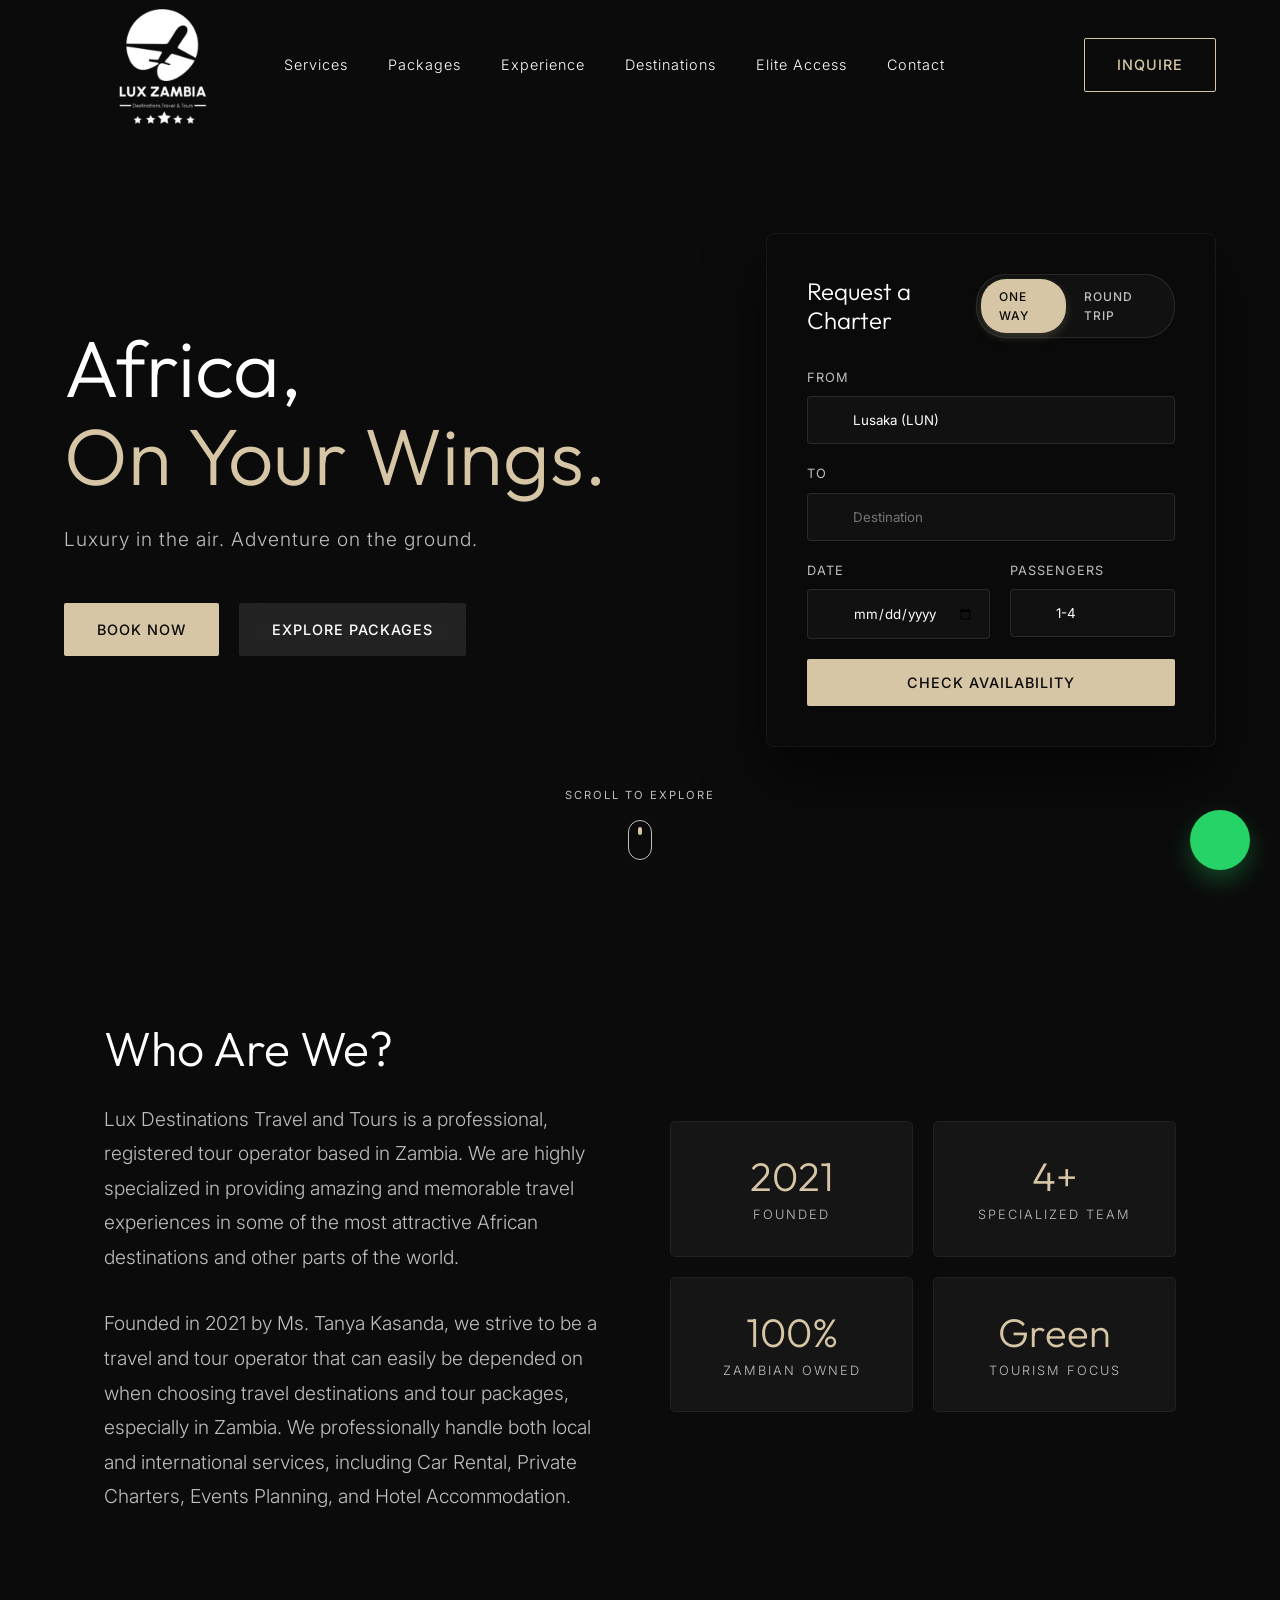
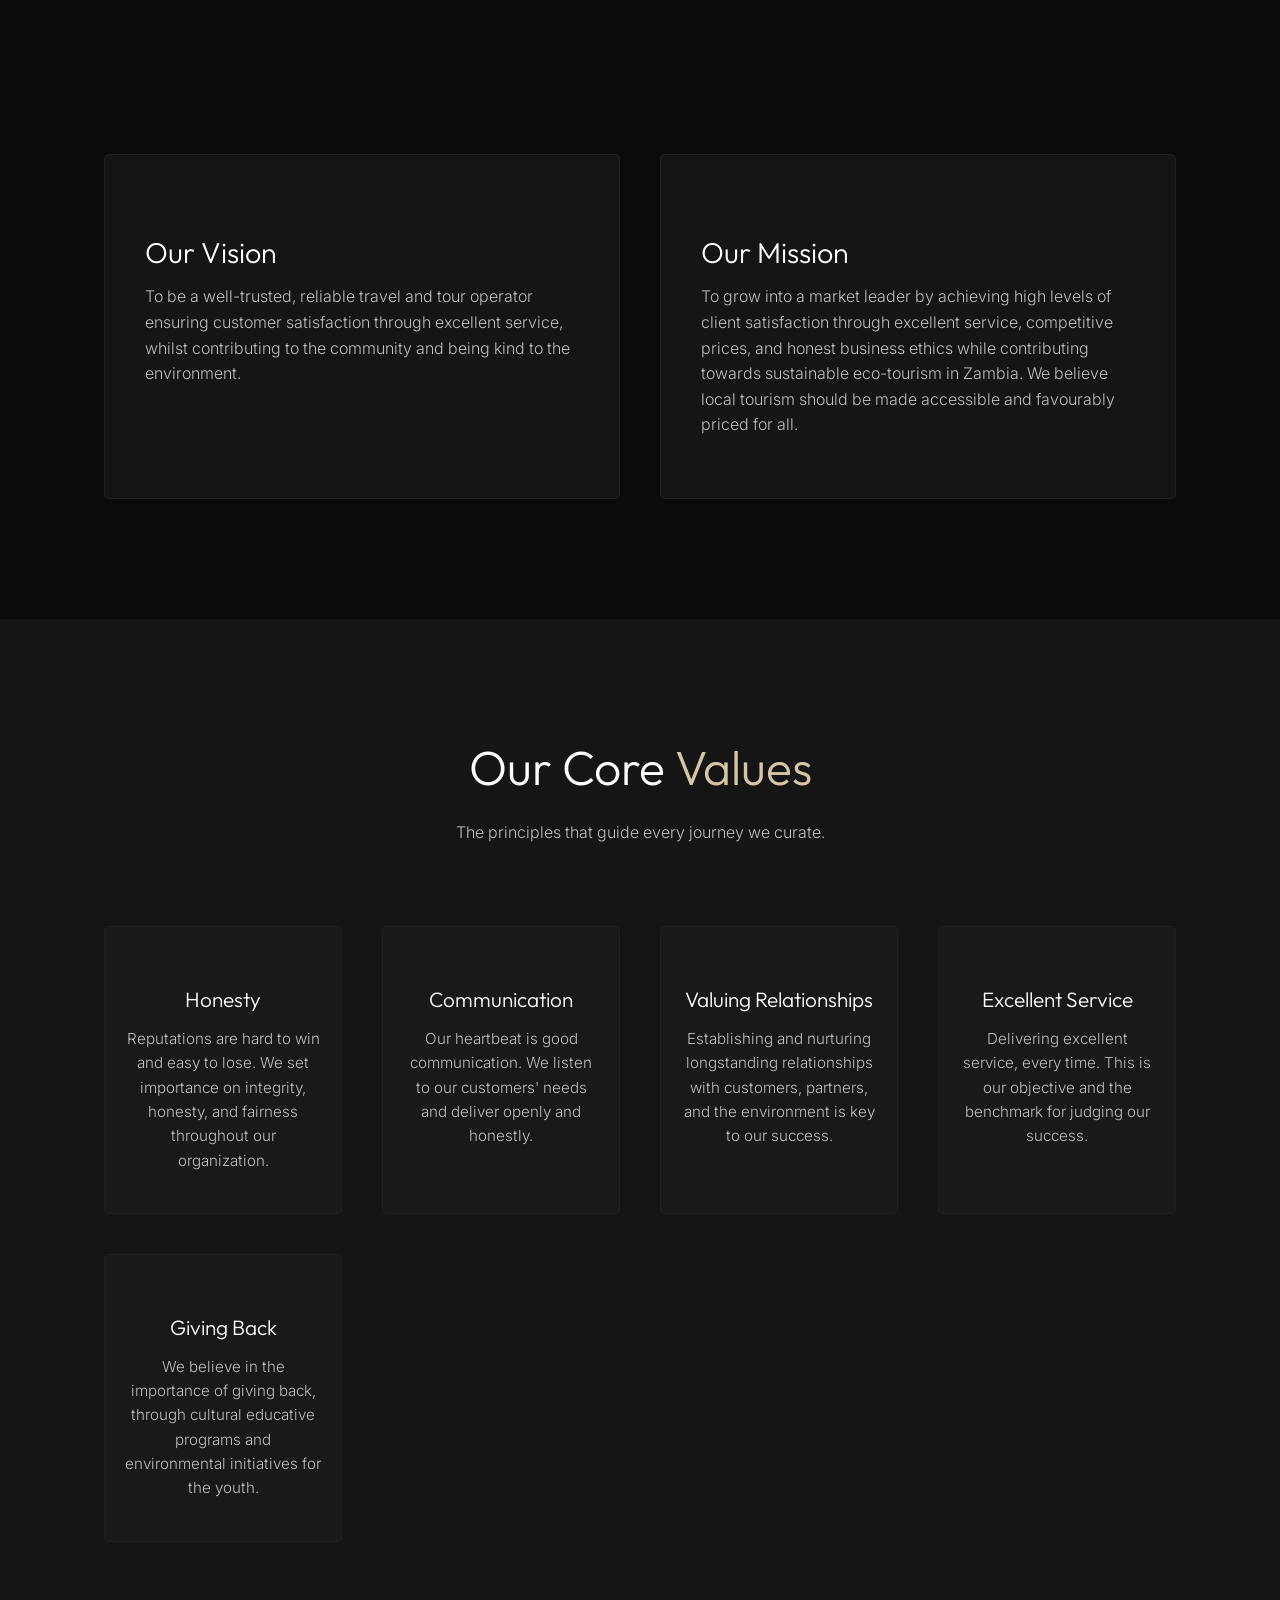
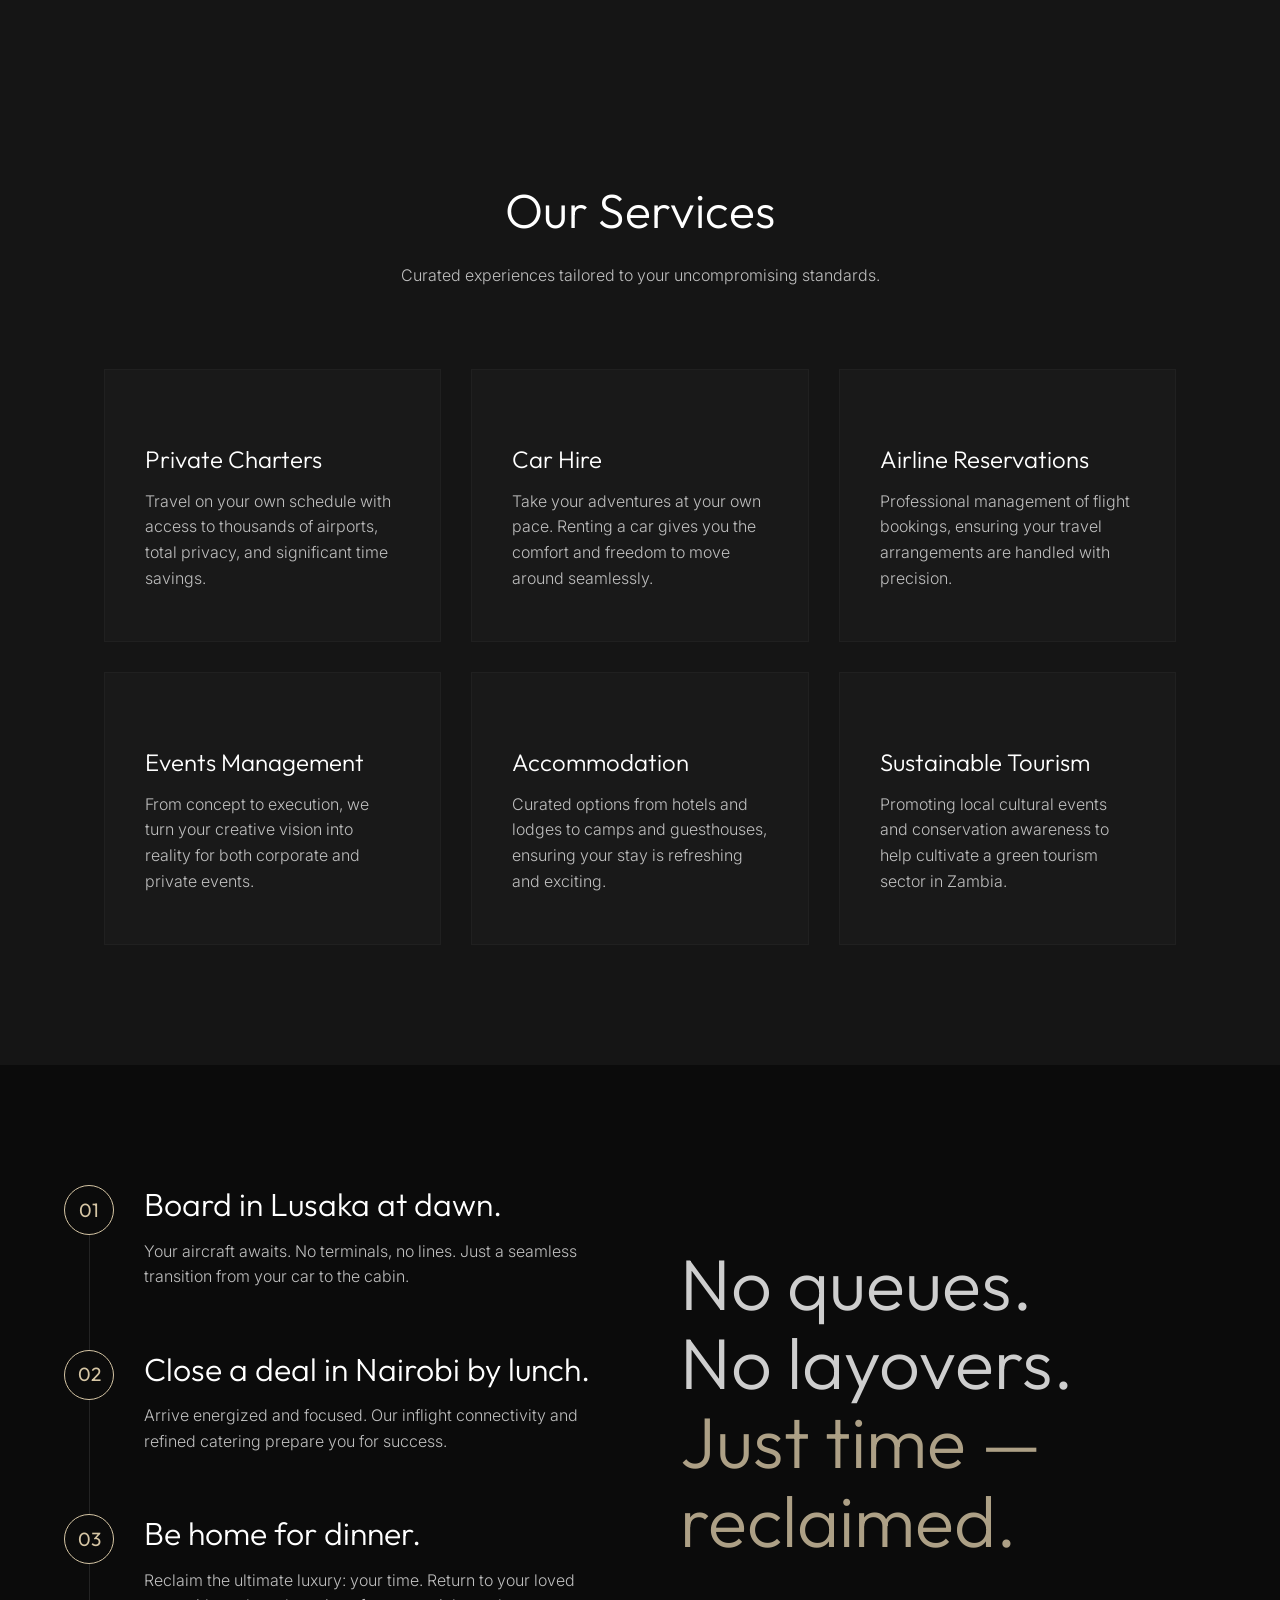
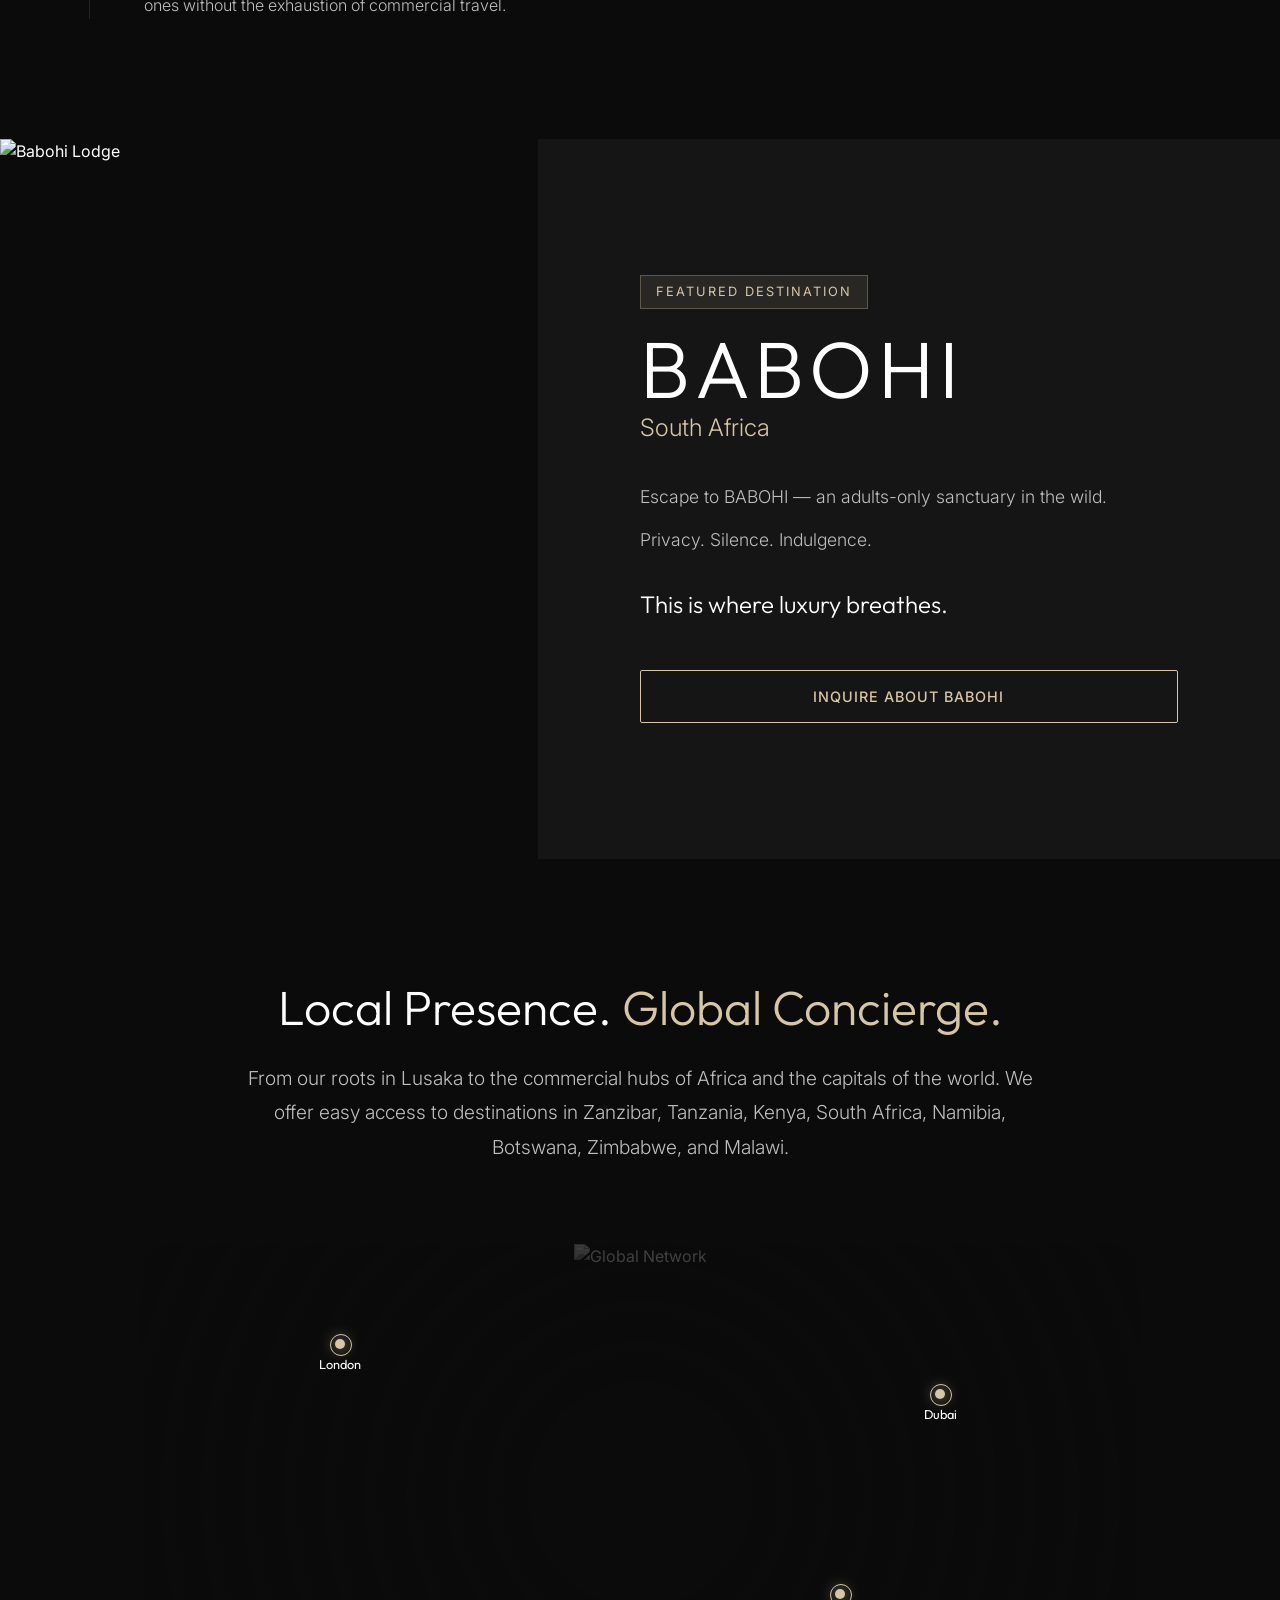
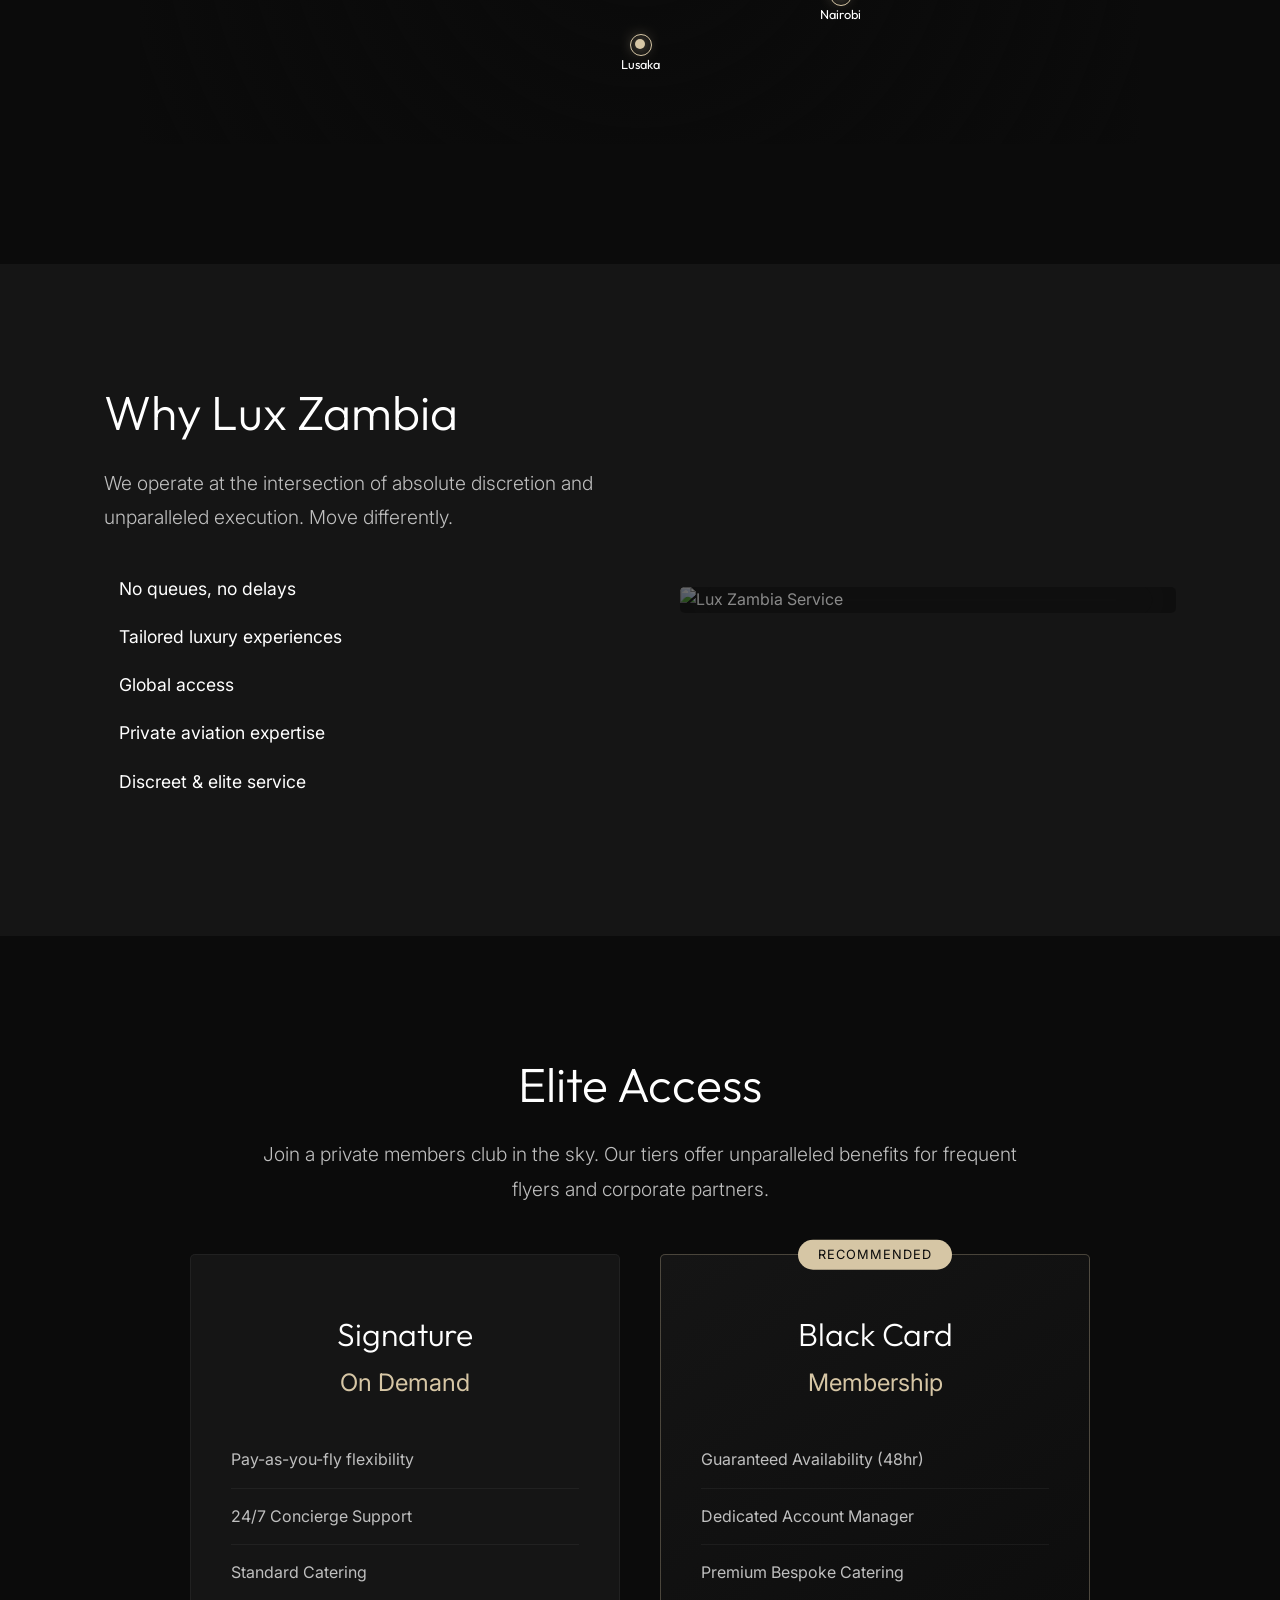
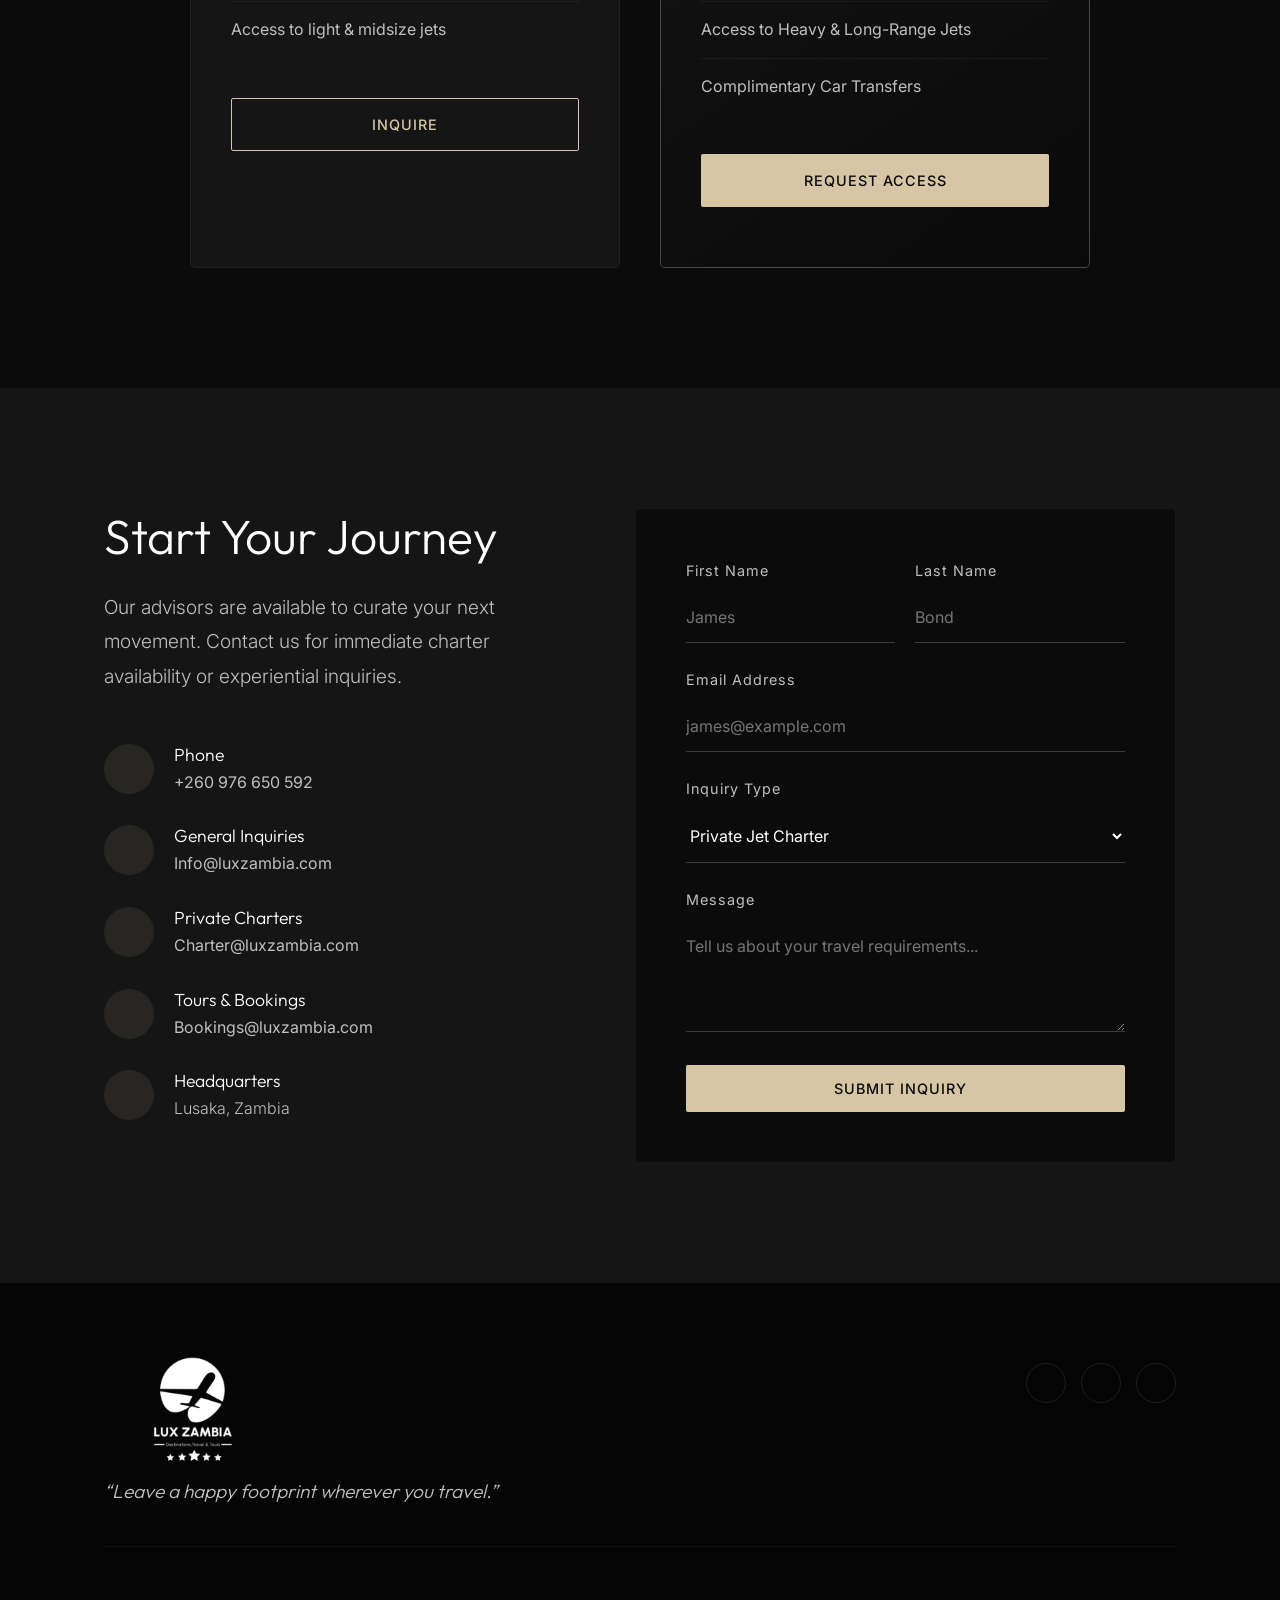
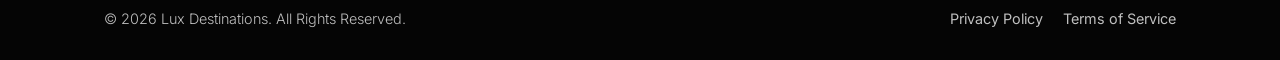
==== commit 9d2d9478: "feat: initialize site styling and assets including email signature, global CSS, and primary script l" ====
--- a/index.html
+++ b/index.html
@@ -3,8 +3,8 @@
 <head>
     <meta charset="UTF-8">
     <meta name="viewport" content="width=device-width, initial-scale=1.0">
-    <title>Lux Zambia | Global Travel & Private Aviation</title>
-    <meta name="description" content="Lux Zambia - Global concierge service for elite clients. Private jet travel, luxury destinations, and corporate mobility.">
+    <title>Lux Destinations | Global Travel & Private Aviation</title>
+    <meta name="description" content="Lux Destinations - Global concierge service for elite clients. Private jet travel, luxury destinations, and corporate mobility.">
     
     <!-- Fonts -->
     <link rel="preconnect" href="https://fonts.googleapis.com">
@@ -26,7 +26,7 @@
     <div id="preloader">
         <div class="preloader-content">
             <img src="Assets/logo.png" alt="Lux Zambia Logo" class="preloader-logo" onerror="this.style.display='none'; this.nextElementSibling.style.display='block';">
-            <h2 class="preloader-text" style="display:none;">LUX ZAMBIA</h2>
+            <h2 class="preloader-text" style="display:none;">LUX DESTINATIONS</h2>
             <div class="loader-line"></div>
         </div>
     </div>
@@ -44,7 +44,7 @@
         <div class="nav-container">
             <a href="#" class="logo">
                 <img src="Assets/logo.png" alt="Lux Zambia" onerror="this.style.display='none'; this.nextElementSibling.style.display='block';">
-                <span class="logo-text" style="display:none;">LUX ZAMBIA</span>
+                <span class="logo-text" style="display:none;">LUX DESTINATIONS</span>
             </a>
             
             <div class="nav-links">
@@ -152,15 +152,94 @@
         </div>
     </header>
 
-    <!-- Brand Statement Section -->
-    <section class="brand-statement" id="about">
-        <div class="container">
-            <h2 class="section-title text-center" data-aos="fade-up">
-                Indulge in Luxury. <br> <span class="gold-text">Ignite Your Sense of Adventure.</span>
-            </h2>
-            <p class="section-paragraph text-center mx-auto" data-aos="fade-up" data-aos-delay="200">
-                Welcome to Lux Zambia — where global travel meets personal precision. From Lusaka to the world’s most exclusive destinations, we redefine movement without limits. This is not travel. This is access.
-            </p>
+    <!-- About Us Section -->
+    <section class="about-us" id="about">
+        <div class="container">
+            <div class="about-grid">
+                <div class="about-content" data-aos="fade-right">
+                    <h2 class="section-title">Who Are We?</h2>
+                    <p class="section-paragraph">
+                        Lux Destinations Travel and Tours is a professional, registered tour operator based in Zambia. We are highly specialized in providing amazing and memorable travel experiences in some of the most attractive African destinations and other parts of the world.
+                    </p>
+                    <p class="section-paragraph mt-4">
+                        Founded in 2021 by Ms. Tanya Kasanda, we strive to be a travel and tour operator that can easily be depended on when choosing travel destinations and tour packages, especially in Zambia. We professionally handle both local and international services, including Car Rental, Private Charters, Events Planning, and Hotel Accommodation.
+                    </p>
+                </div>
+                <div class="about-stats" data-aos="fade-left">
+                    <div class="stat-card">
+                        <h3>2021</h3>
+                        <p>Founded</p>
+                    </div>
+                    <div class="stat-card">
+                        <h3>4+</h3>
+                        <p>Specialized Team</p>
+                    </div>
+                    <div class="stat-card">
+                        <h3>100%</h3>
+                        <p>Zambian Owned</p>
+                    </div>
+                    <div class="stat-card">
+                        <h3>Green</h3>
+                        <p>Tourism Focus</p>
+                    </div>
+                </div>
+            </div>
+        </div>
+    </section>
+
+
+    <!-- Vision & Mission Section -->
+    <section class="vision-mission">
+        <div class="container">
+            <div class="vm-grid">
+                <div class="vm-card" data-aos="fade-up">
+                    <div class="vm-icon"><i class="ri-eye-line"></i></div>
+                    <h3>Our Vision</h3>
+                    <p>To be a well-trusted, reliable travel and tour operator ensuring customer satisfaction through excellent service, whilst contributing to the community and being kind to the environment.</p>
+                </div>
+                <div class="vm-card" data-aos="fade-up" data-aos-delay="200">
+                    <div class="vm-icon"><i class="ri-rocket-line"></i></div>
+                    <h3>Our Mission</h3>
+                    <p>To grow into a market leader by achieving high levels of client satisfaction through excellent service, competitive prices, and honest business ethics while contributing towards sustainable eco-tourism in Zambia. We believe local tourism should be made accessible and favourably priced for all.</p>
+                </div>
+            </div>
+        </div>
+    </section>
+
+    <!-- Core Values Section -->
+    <section class="core-values">
+        <div class="container">
+            <div class="section-header" data-aos="fade-up">
+                <h2 class="section-title text-center">Our Core <span class="gold-text">Values</span></h2>
+                <p class="text-center mx-auto">The principles that guide every journey we curate.</p>
+            </div>
+            <div class="values-grid">
+                <div class="value-item" data-aos="fade-up" data-aos-delay="100">
+                    <div class="value-icon"><i class="ri-shield-check-line"></i></div>
+                    <h4>Honesty</h4>
+                    <p>Reputations are hard to win and easy to lose. We set importance on integrity, honesty, and fairness throughout our organization.</p>
+                </div>
+                <div class="value-item" data-aos="fade-up" data-aos-delay="200">
+                    <div class="value-icon"><i class="ri-chat-voice-line"></i></div>
+                    <h4>Communication</h4>
+                    <p>Our heartbeat is good communication. We listen to our customers' needs and deliver openly and honestly.</p>
+                </div>
+                <div class="value-item" data-aos="fade-up" data-aos-delay="300">
+                    <div class="value-icon"><i class="ri-heart-line"></i></div>
+                    <h4>Valuing Relationships</h4>
+                    <p>Establishing and nurturing longstanding relationships with customers, partners, and the environment is key to our success.</p>
+                </div>
+                <div class="value-item" data-aos="fade-up" data-aos-delay="400">
+                    <div class="value-icon"><i class="ri-star-line"></i></div>
+                    <h4>Excellent Service</h4>
+                    <p>Delivering excellent service, every time. This is our objective and the benchmark for judging our success.</p>
+                </div>
+                <div class="value-item" data-aos="fade-up" data-aos-delay="500">
+                    <div class="value-icon"><i class="ri-hand-heart-line"></i></div>
+                    <h4>Giving Back</h4>
+                    <p>We believe in the importance of giving back, through cultural educative programs and environmental initiatives for the youth.</p>
+                </div>
+            </div>
         </div>
     </section>
 
@@ -176,38 +255,38 @@
                 <!-- Card 1 -->
                 <div class="service-card" data-aos="fade-up" data-aos-delay="100">
                     <div class="service-icon"><i class="ri-plane-line"></i></div>
-                    <h3>Private Jet Charter</h3>
-                    <p>On-demand access to a premium fleet. Fly on your schedule with total privacy and unmatched comfort.</p>
+                    <h3>Private Charters</h3>
+                    <p>Travel on your own schedule with access to thousands of airports, total privacy, and significant time savings.</p>
                 </div>
                 <!-- Card 2 -->
                 <div class="service-card" data-aos="fade-up" data-aos-delay="200">
-                    <div class="service-icon"><i class="ri-earth-line"></i></div>
-                    <h3>Luxury Travel Packages</h3>
-                    <p>Bespoke itineraries crafted for the world's most breathtaking and exclusive destinations.</p>
+                    <div class="service-icon"><i class="ri-car-line"></i></div>
+                    <h3>Car Hire</h3>
+                    <p>Take your adventures at your own pace. Renting a car gives you the comfort and freedom to move around seamlessly.</p>
                 </div>
                 <!-- Card 3 -->
                 <div class="service-card" data-aos="fade-up" data-aos-delay="300">
-                    <div class="service-icon"><i class="ri-vip-diamond-line"></i></div>
-                    <h3>Concierge & Reservations</h3>
-                    <p>Securing the impossible. From Michelin-star tables to sold-out global events, consider it done.</p>
+                    <div class="service-icon"><i class="ri-ticket-2-line"></i></div>
+                    <h3>Airline Reservations</h3>
+                    <p>Professional management of flight bookings, ensuring your travel arrangements are handled with precision.</p>
                 </div>
                 <!-- Card 4 -->
                 <div class="service-card" data-aos="fade-up" data-aos-delay="400">
-                    <div class="service-icon"><i class="ri-briefcase-4-line"></i></div>
-                    <h3>Executive Travel Planning</h3>
-                    <p>Seamless corporate mobility solutions ensuring executives arrive refreshed, prepared, and on time.</p>
+                    <div class="service-icon"><i class="ri-calendar-event-line"></i></div>
+                    <h3>Events Management</h3>
+                    <p>From concept to execution, we turn your creative vision into reality for both corporate and private events.</p>
                 </div>
                 <!-- Card 5 -->
                 <div class="service-card" data-aos="fade-up" data-aos-delay="500">
-                    <div class="service-icon"><i class="ri-goblet-line"></i></div>
-                    <h3>Global Lounge & VIP Access</h3>
-                    <p>Bypass the crowds. Enjoy priority boarding, fast-track security, and access to elite lounges worldwide.</p>
-                </div>
-                <!-- Card 6 (To complete grid) -->
+                    <div class="service-icon"><i class="ri-hotel-line"></i></div>
+                    <h3>Accommodation</h3>
+                    <p>Curated options from hotels and lodges to camps and guesthouses, ensuring your stay is refreshing and exciting.</p>
+                </div>
+                <!-- Card 6 -->
                 <div class="service-card" data-aos="fade-up" data-aos-delay="600">
-                    <div class="service-icon"><i class="ri-shield-star-line"></i></div>
-                    <h3>Discreet Security</h3>
-                    <p>Close protection and secure transport options for high-profile individuals requiring absolute peace of mind.</p>
+                    <div class="service-icon"><i class="ri-leaf-line"></i></div>
+                    <h3>Sustainable Tourism</h3>
+                    <p>Promoting local cultural events and conservation awareness to help cultivate a green tourism sector in Zambia.</p>
                 </div>
             </div>
         </div>
@@ -263,7 +342,7 @@
     <section class="global-presence">
         <div class="container text-center">
             <h2 class="section-title" data-aos="fade-up">Local Presence. <span class="gold-text">Global Concierge.</span></h2>
-            <p class="section-paragraph mx-auto" data-aos="fade-up" data-aos-delay="100">From our roots in Lusaka to the commercial hubs of Africa and the capitals of the world, our network is limitless.</p>
+            <p class="section-paragraph mx-auto" data-aos="fade-up" data-aos-delay="100">From our roots in Lusaka to the commercial hubs of Africa and the capitals of the world. We offer easy access to destinations in Zanzibar, Tanzania, Kenya, South Africa, Namibia, Botswana, Zimbabwe, and Malawi.</p>
             
             <div class="map-container" data-aos="zoom-in" data-aos-delay="300">
                 <!-- Using an image representation or stylized map dots -->
@@ -365,8 +444,22 @@
                         <div class="contact-item">
                             <div class="icon"><i class="ri-mail-line"></i></div>
                             <div>
-                                <h4>Email</h4>
-                                <a href="mailto:info@luxzambia.com">info@luxzambia.com</a>
+                                <h4>General Inquiries</h4>
+                                <a href="mailto:Info@luxzambia.com">Info@luxzambia.com</a>
+                            </div>
+                        </div>
+                        <div class="contact-item">
+                            <div class="icon"><i class="ri-plane-line"></i></div>
+                            <div>
+                                <h4>Private Charters</h4>
+                                <a href="mailto:Charter@luxzambia.com">Charter@luxzambia.com</a>
+                            </div>
+                        </div>
+                        <div class="contact-item">
+                            <div class="icon"><i class="ri-map-2-line"></i></div>
+                            <div>
+                                <h4>Tours & Bookings</h4>
+                                <a href="mailto:Bookings@luxzambia.com">Bookings@luxzambia.com</a>
                             </div>
                         </div>
                         <div class="contact-item">
@@ -380,33 +473,39 @@
                 </div>
                 
                 <div class="contact-form-container" data-aos="fade-left">
-                    <form class="luxury-form" id="contactForm">
+                    <form class="luxury-form" id="contactForm" action="https://formsubmit.co/Info@luxzambia.com" method="POST">
+                        <!-- FormSubmit Configuration -->
+                        <input type="hidden" name="_subject" value="New Inquiry from Lux Destinations Website">
+                        <input type="hidden" name="_template" value="table">
+                        <input type="hidden" name="_captcha" value="false">
+                        
                         <div class="form-row">
                             <div class="form-group">
                                 <label>First Name</label>
-                                <input type="text" required placeholder="James">
+                                <input type="text" name="first_name" required placeholder="James">
                             </div>
                             <div class="form-group">
                                 <label>Last Name</label>
-                                <input type="text" required placeholder="Bond">
+                                <input type="text" name="last_name" required placeholder="Bond">
                             </div>
                         </div>
                         <div class="form-group">
                             <label>Email Address</label>
-                            <input type="email" required placeholder="james@example.com">
+                            <input type="email" name="email" required placeholder="james@example.com">
                         </div>
                         <div class="form-group">
                             <label>Inquiry Type</label>
-                            <select>
+                            <select name="inquiry_type">
                                 <option>Private Jet Charter</option>
-                                <option>Luxury Package (Babohi)</option>
-                                <option>Elite Membership</option>
+                                <option>Tours & Packages</option>
+                                <option>Car Hire Services</option>
+                                <option>Conferences & Events</option>
                                 <option>General Inquiry</option>
                             </select>
                         </div>
                         <div class="form-group">
                             <label>Message</label>
-                            <textarea rows="4" placeholder="Tell us about your travel requirements..."></textarea>
+                            <textarea name="message" rows="4" placeholder="Tell us about your travel requirements..."></textarea>
                         </div>
                         <button type="submit" class="btn btn-primary btn-full">Submit Inquiry <i class="ri-arrow-right-line"></i></button>
                     </form>
@@ -421,7 +520,7 @@
             <div class="footer-top">
                 <div class="footer-brand">
                     <img src="Assets/logo.png" alt="Lux Zambia" class="footer-logo" onerror="this.style.display='none'; this.nextElementSibling.style.display='block';">
-                    <h2 class="logo-text" style="display:none; color: white;">LUX ZAMBIA</h2>
+                    <h2 class="logo-text" style="display:none; color: white;">LUX DESTINATIONS</h2>
                     <p class="tagline">“Leave a happy footprint wherever you travel.”</p>
                 </div>
                 <div class="footer-social">
@@ -431,7 +530,7 @@
                 </div>
             </div>
             <div class="footer-bottom">
-                <p>&copy; 2026 Lux Zambia. All Rights Reserved.</p>
+                <p>&copy; 2026 Lux Destinations. All Rights Reserved.</p>
                 <div class="footer-links">
                     <a href="#">Privacy Policy</a>
                     <a href="#">Terms of Service</a>
--- a/css/styles.css
+++ b/css/styles.css
@@ -53,13 +53,15 @@
     top: 0;
     left: 0;
     width: 100%;
-    height: 100vh;
+    height: 100%; /* Use 100% for better mobile compatibility */
+    height: 100dvh; /* Dynamic viewport height if supported */
     background-color: var(--clr-bg);
     z-index: 9999;
     display: flex;
     justify-content: center;
     align-items: center;
     transition: opacity 0.8s ease-out;
+    overflow: hidden;
 }
 
 .preloader-content {
@@ -67,16 +69,20 @@
     display: flex;
     flex-direction: column;
     align-items: center;
+    justify-content: center;
     gap: 30px;
+    width: 100%;
+    max-width: 100vw;
 }
 
 .preloader-logo {
-    width: 320px;
+    width: 250px; /* Reduced from 320px for better baseline */
     height: auto;
-    max-height: 200px;
+    max-height: 150px;
     object-fit: contain;
-    transform: scale(1.5);
+    transform: scale(1.2); /* Reduced from 1.5 */
     filter: brightness(0) invert(1);
+    transition: var(--transition-smooth);
 }
 
 .preloader-text {
@@ -1240,6 +1246,167 @@
     color: var(--clr-gold);
 }
 
+/* About Us */
+.about-us {
+    padding: var(--section-pad);
+    background: var(--clr-bg);
+}
+
+.about-grid {
+    display: grid;
+    grid-template-columns: 1fr 1fr;
+    gap: 60px;
+    align-items: center;
+}
+
+.about-stats {
+    display: grid;
+    grid-template-columns: repeat(2, 1fr);
+    gap: 20px;
+}
+
+.stat-card {
+    background: var(--clr-surface);
+    padding: 30px 20px;
+    border-radius: 5px;
+    border: 1px solid var(--glass-border);
+    text-align: center;
+    transition: var(--transition-smooth);
+}
+
+.stat-card:hover {
+    border-color: var(--clr-gold);
+    transform: translateY(-5px);
+}
+
+.stat-card h3 {
+    font-size: 2.5rem;
+    color: var(--clr-gold);
+    margin-bottom: 5px;
+}
+
+.stat-card p {
+    font-size: 0.8rem;
+    text-transform: uppercase;
+    letter-spacing: 2px;
+    color: var(--clr-text-sec);
+}
+
+
+/* Vision & Mission */
+.vision-mission {
+    padding: var(--section-pad);
+    background: var(--clr-bg);
+}
+
+.vm-grid {
+    display: grid;
+    grid-template-columns: 1fr 1fr;
+    gap: 40px;
+}
+
+.vm-card {
+    background: var(--clr-surface);
+    padding: 60px 40px;
+    border-radius: 5px;
+    border: 1px solid var(--glass-border);
+    transition: var(--transition-smooth);
+    position: relative;
+    overflow: hidden;
+}
+
+.vm-card::before {
+    content: '';
+    position: absolute;
+    top: 0;
+    left: 0;
+    width: 2px;
+    height: 0;
+    background: var(--clr-gold);
+    transition: var(--transition-smooth);
+}
+
+.vm-card:hover {
+    background: rgba(255,255,255,0.03);
+    transform: translateY(-5px);
+}
+
+.vm-card:hover::before {
+    height: 100%;
+}
+
+.vm-icon {
+    font-size: 3rem;
+    color: var(--clr-gold);
+    margin-bottom: 20px;
+}
+
+.vm-card h3 {
+    font-size: 1.8rem;
+    margin-bottom: 15px;
+}
+
+/* Core Values */
+.core-values {
+    padding: var(--section-pad);
+    background: var(--clr-surface);
+}
+
+.values-grid {
+    display: grid;
+    grid-template-columns: repeat(auto-fit, minmax(220px, 1fr));
+    gap: 40px;
+    margin-top: 50px;
+}
+
+.value-item {
+    text-align: center;
+    padding: 40px 20px;
+    background: rgba(255,255,255,0.02);
+    border: 1px solid rgba(255,255,255,0.03);
+    border-radius: 5px;
+    transition: var(--transition-smooth);
+    position: relative;
+}
+
+.value-item::before {
+    content: '';
+    position: absolute;
+    top: 0;
+    left: 50%;
+    transform: translateX(-50%);
+    width: 0;
+    height: 2px;
+    background: var(--clr-gold);
+    transition: var(--transition-smooth);
+}
+
+.value-item:hover {
+    transform: translateY(-5px);
+    background: rgba(255,255,255,0.05);
+}
+
+.value-item:hover::before {
+    width: 100%;
+}
+
+.value-icon {
+    font-size: 2.5rem;
+    color: var(--clr-gold);
+    margin-bottom: 20px;
+}
+
+.value-item h4 {
+    font-size: 1.3rem;
+    margin-bottom: 15px;
+    font-family: var(--font-heading);
+}
+
+.value-item p {
+    font-size: 0.95rem;
+    color: var(--clr-text-sec);
+}
+
 /* Responsive Design */
 @media (max-width: 1200px) {
     .hero-headline { font-size: 4rem; }
@@ -1295,9 +1462,16 @@
     
     .split-image { height: 50vh; }
     
-    .why-grid, .contact-grid {
+    .why-grid, .contact-grid, .about-grid, .vm-grid {
         grid-template-columns: 1fr;
-    }
+        gap: 50px;
+    }
+    
+    .about-stats {
+        margin-top: 20px;
+    }
+    
+
     
     .pricing-card.premium {
         transform: none;
@@ -1350,6 +1524,17 @@
     
     .contact-form-container {
         padding: 30px;
+    }
+
+    /* Preloader Mobile Adjustments */
+    .preloader-logo {
+        width: 180px;
+        transform: scale(1.1);
+    }
+    
+    .preloader-text {
+        font-size: 1.2rem;
+        letter-spacing: 2px;
     }
 }
 
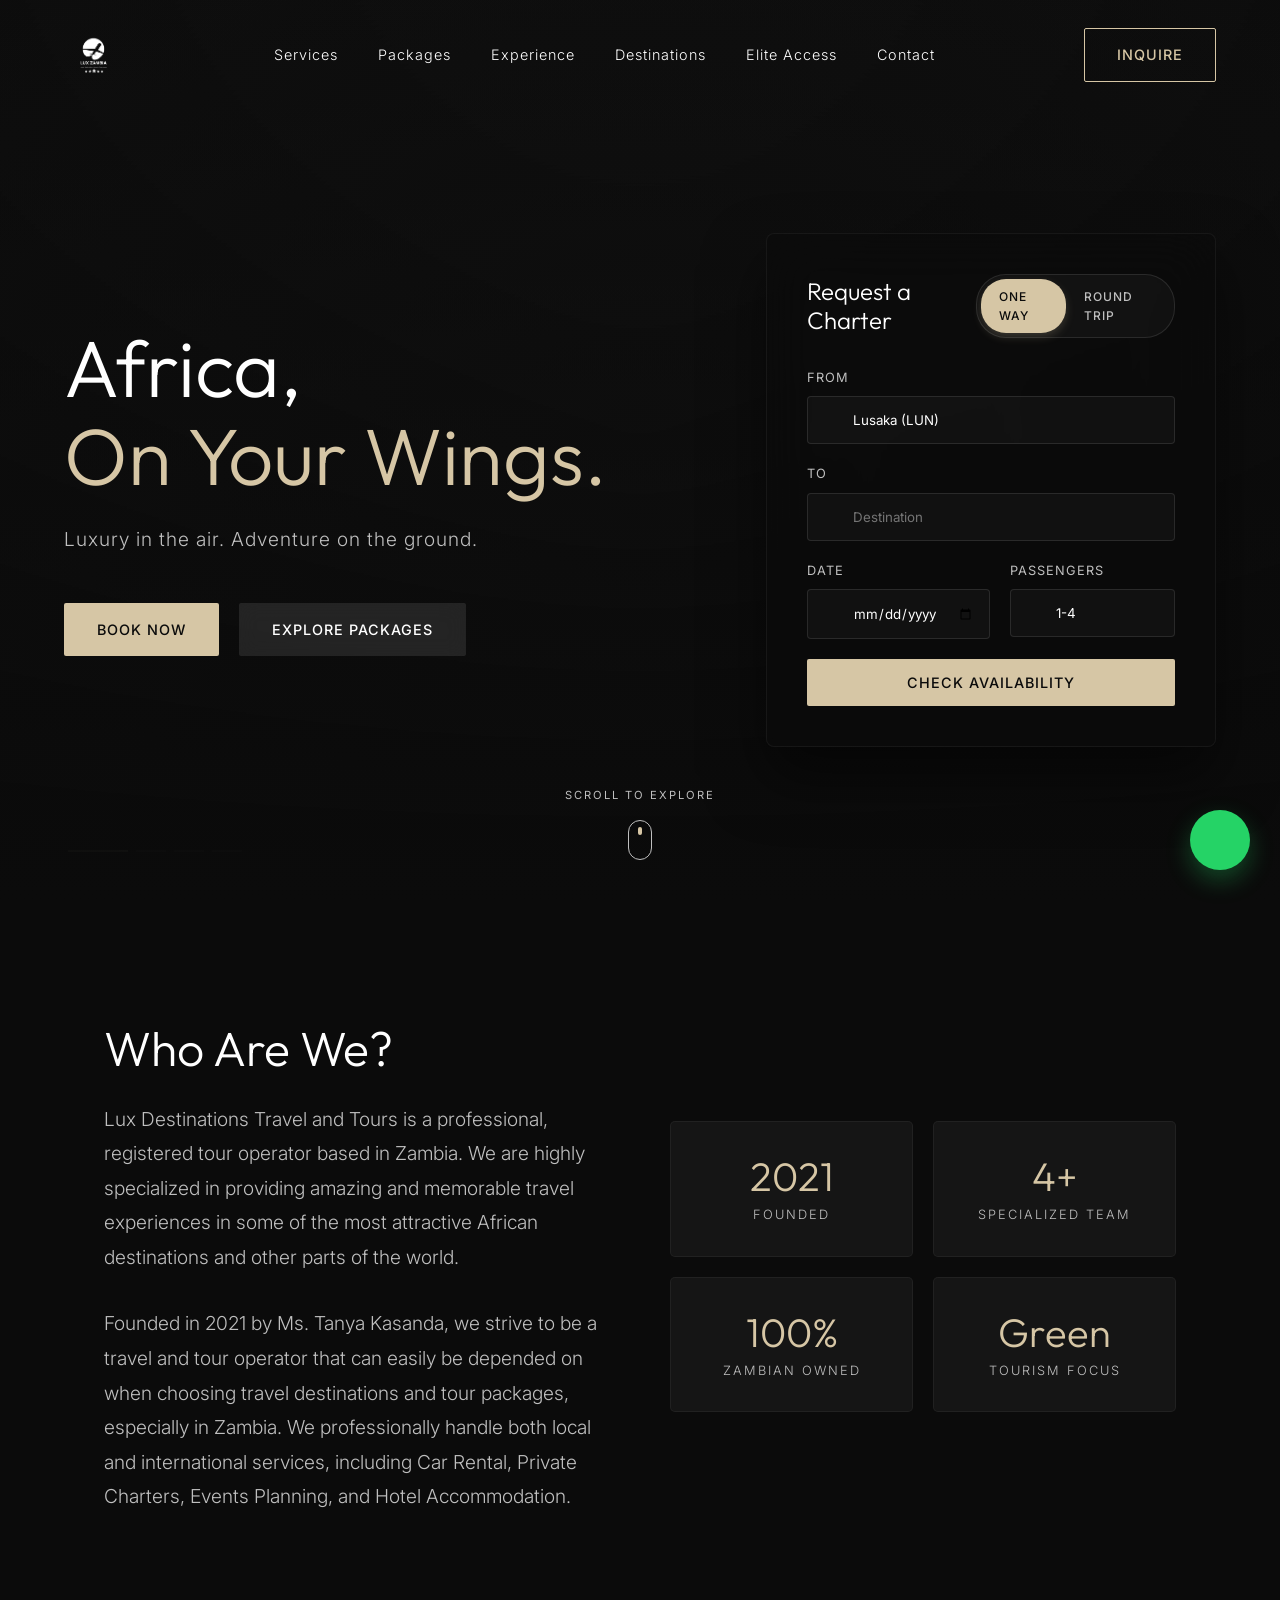
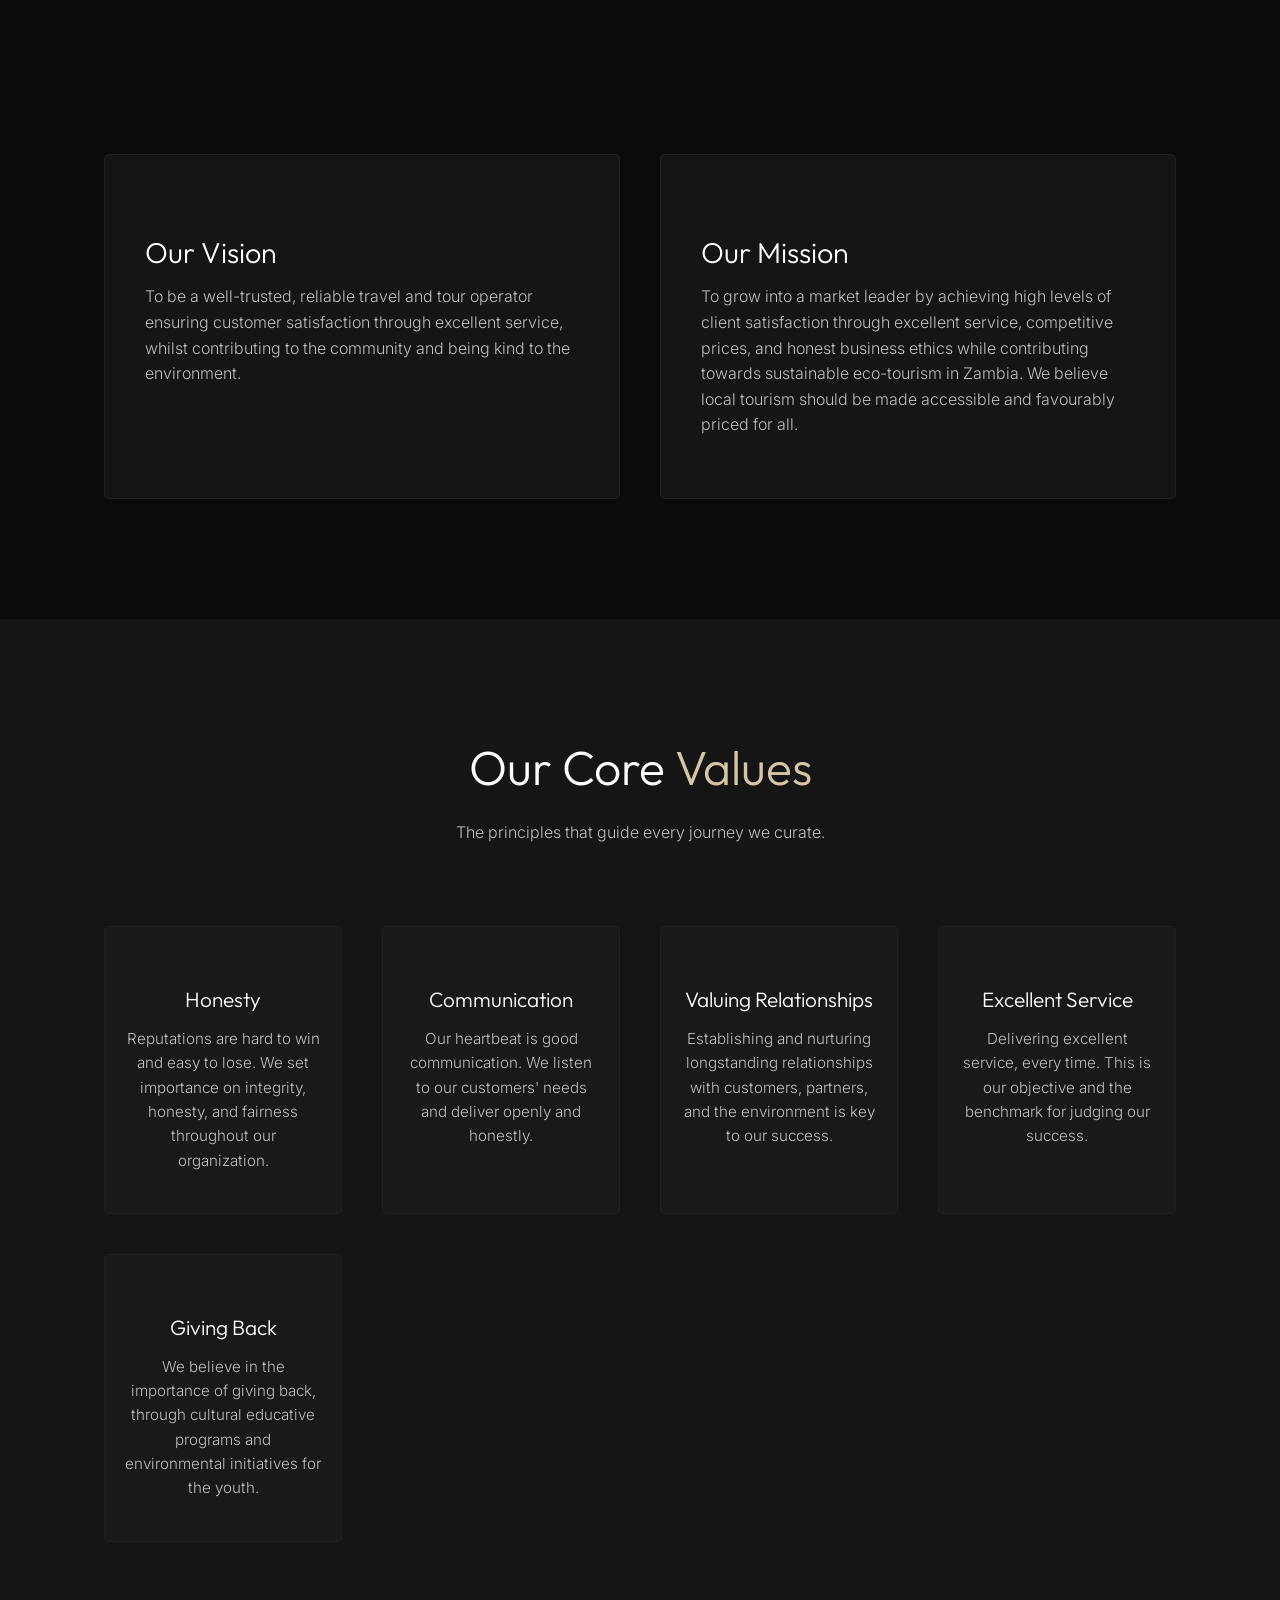
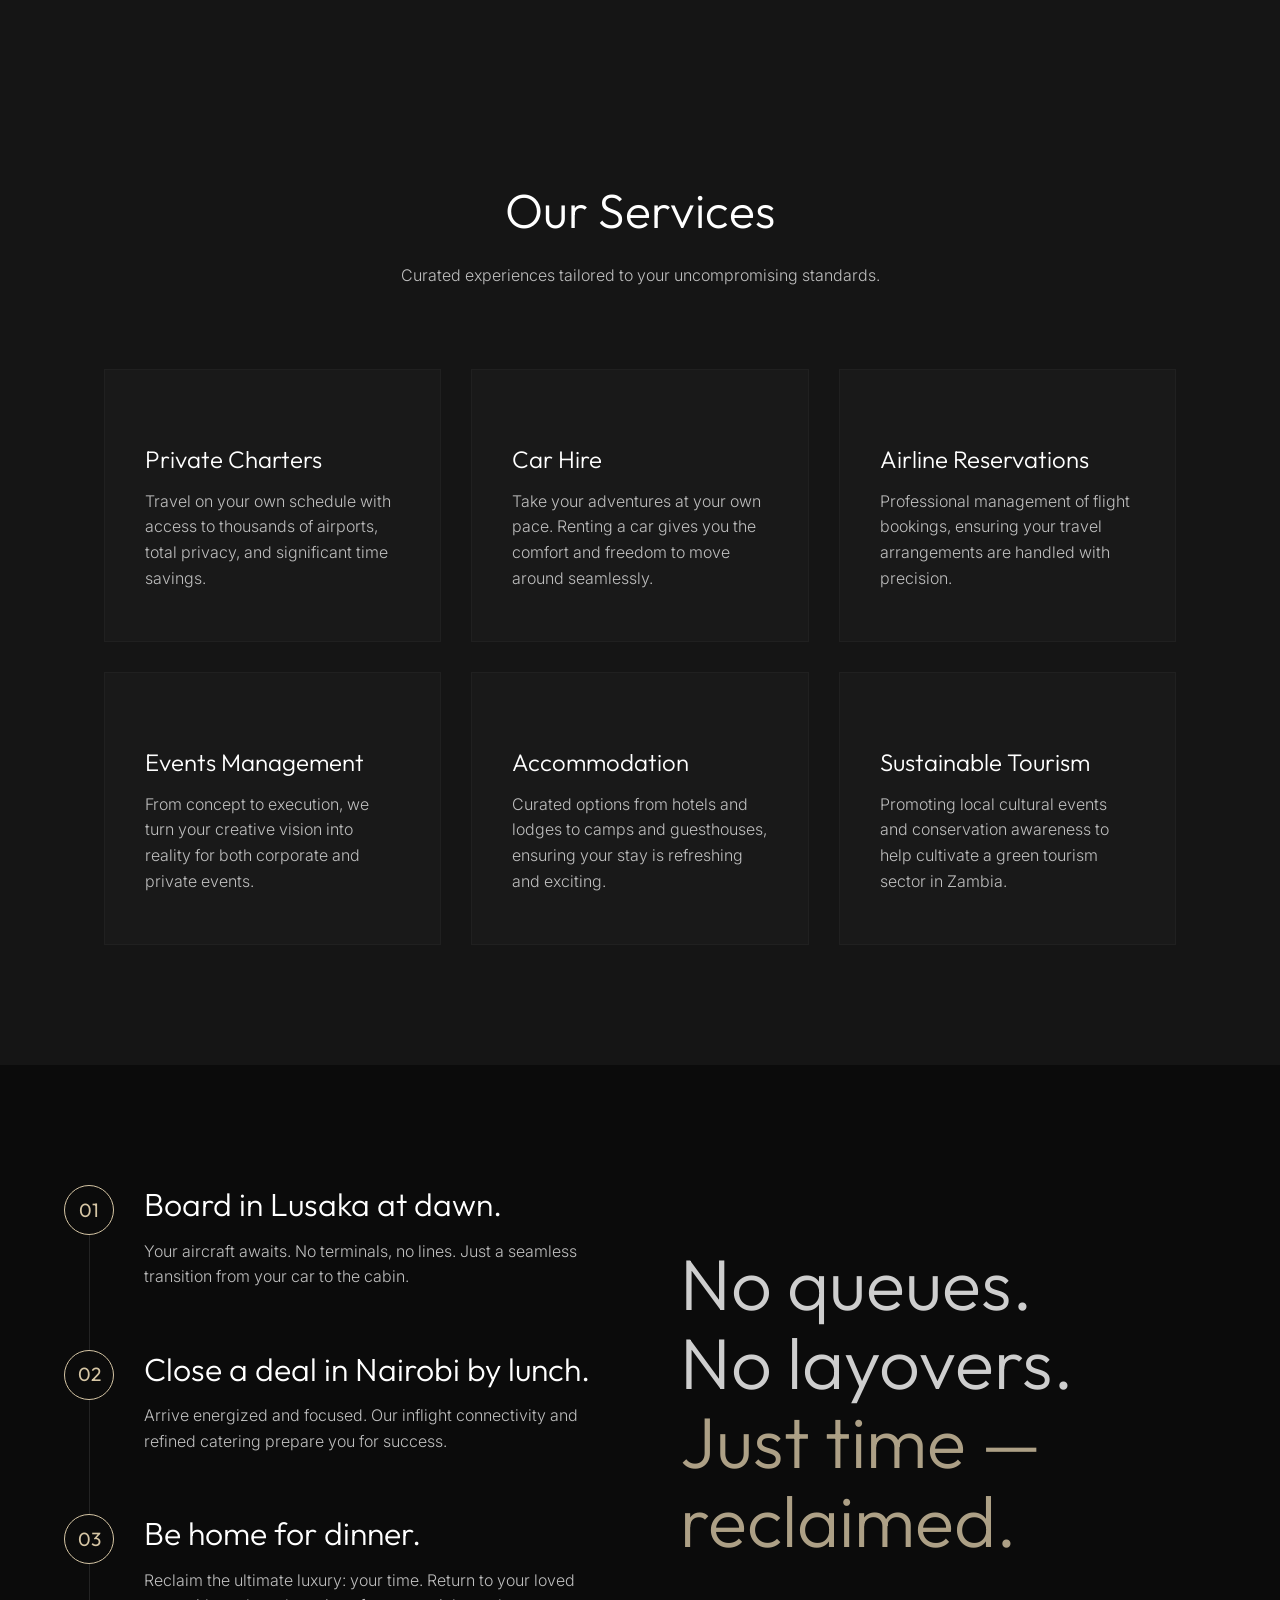
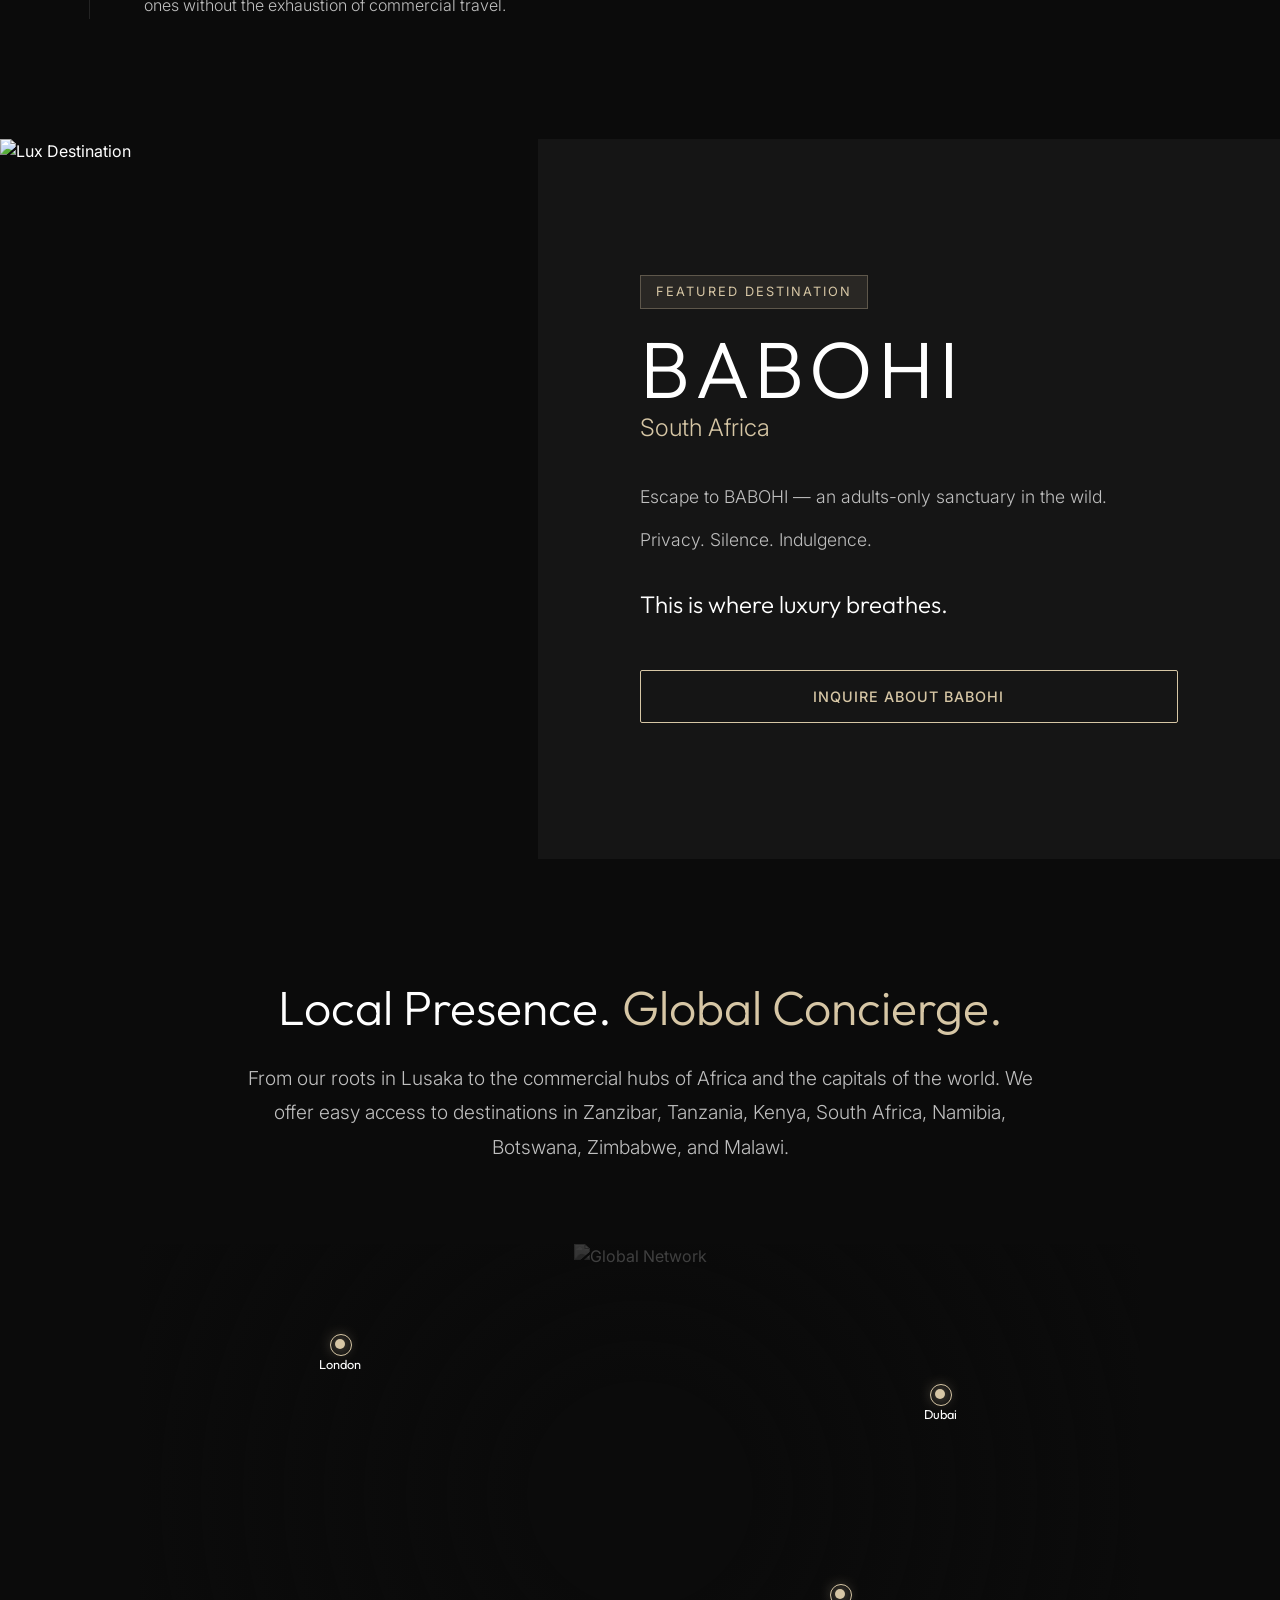
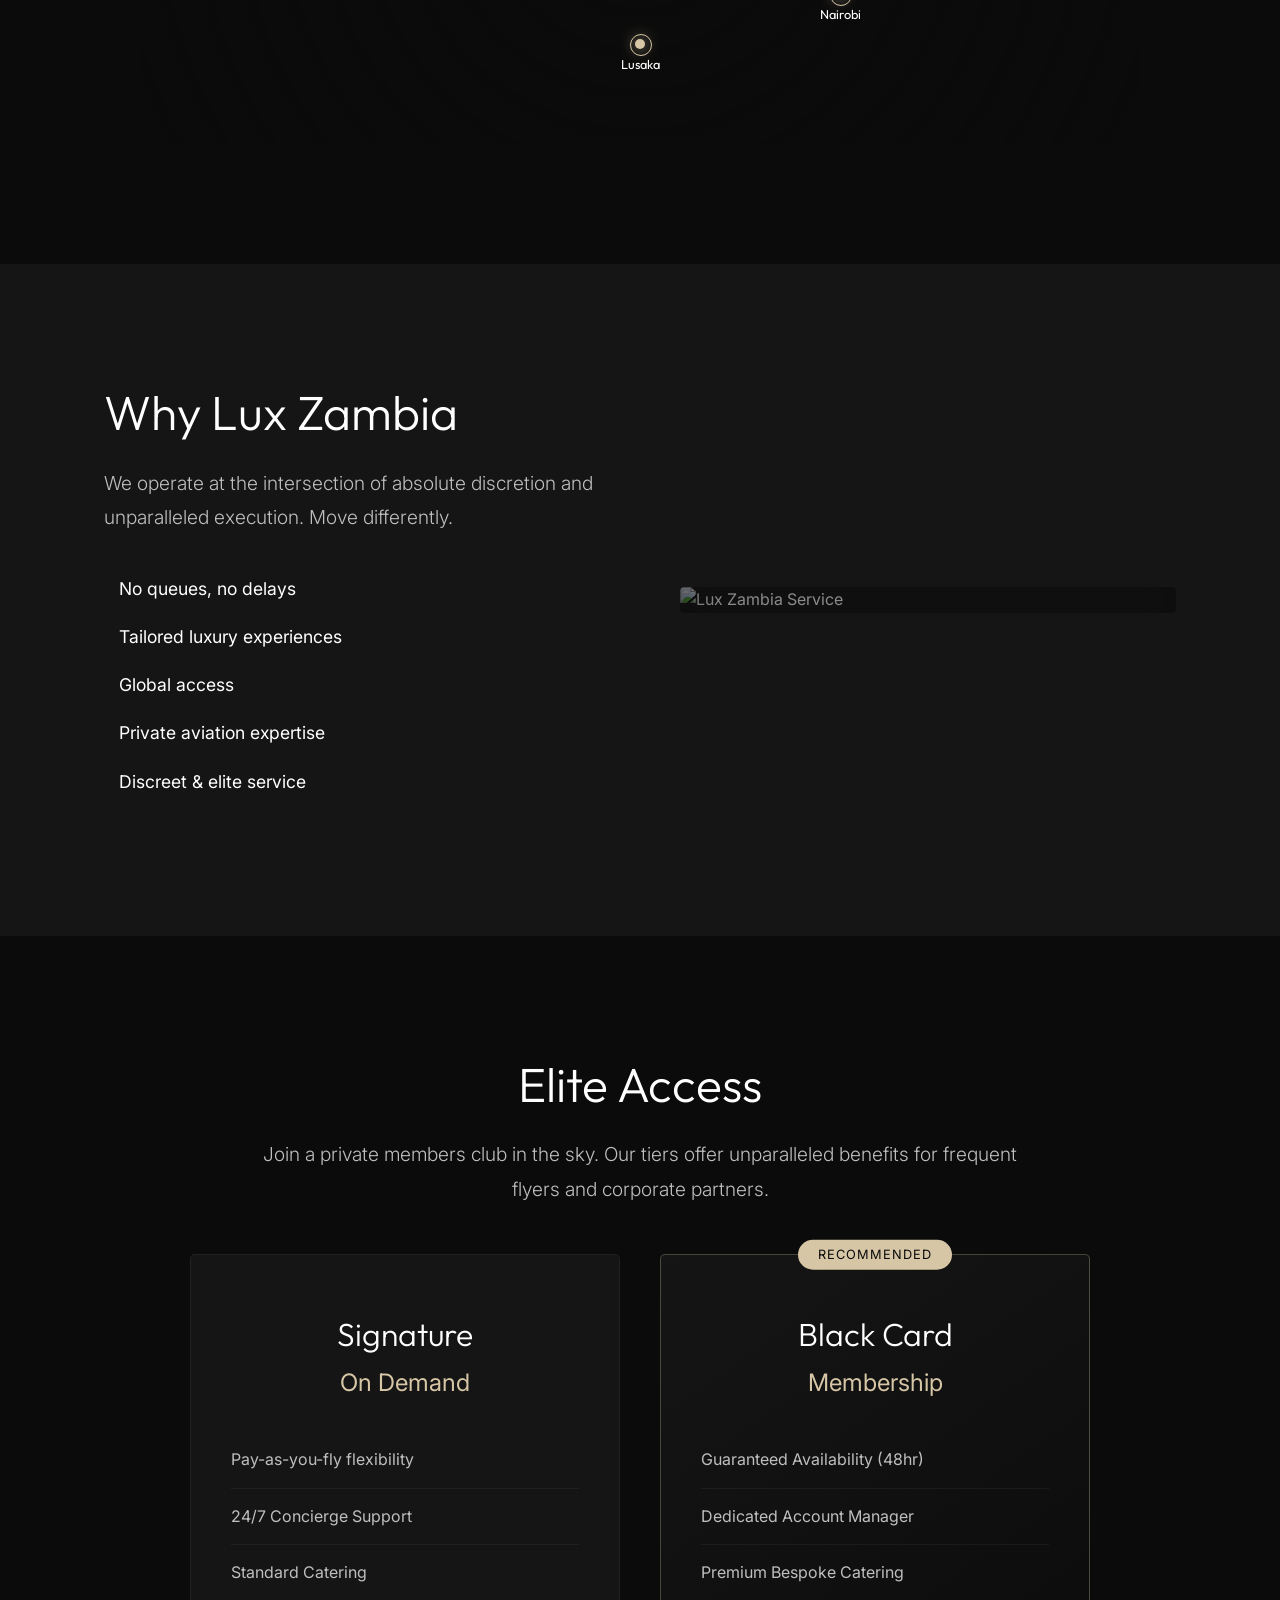
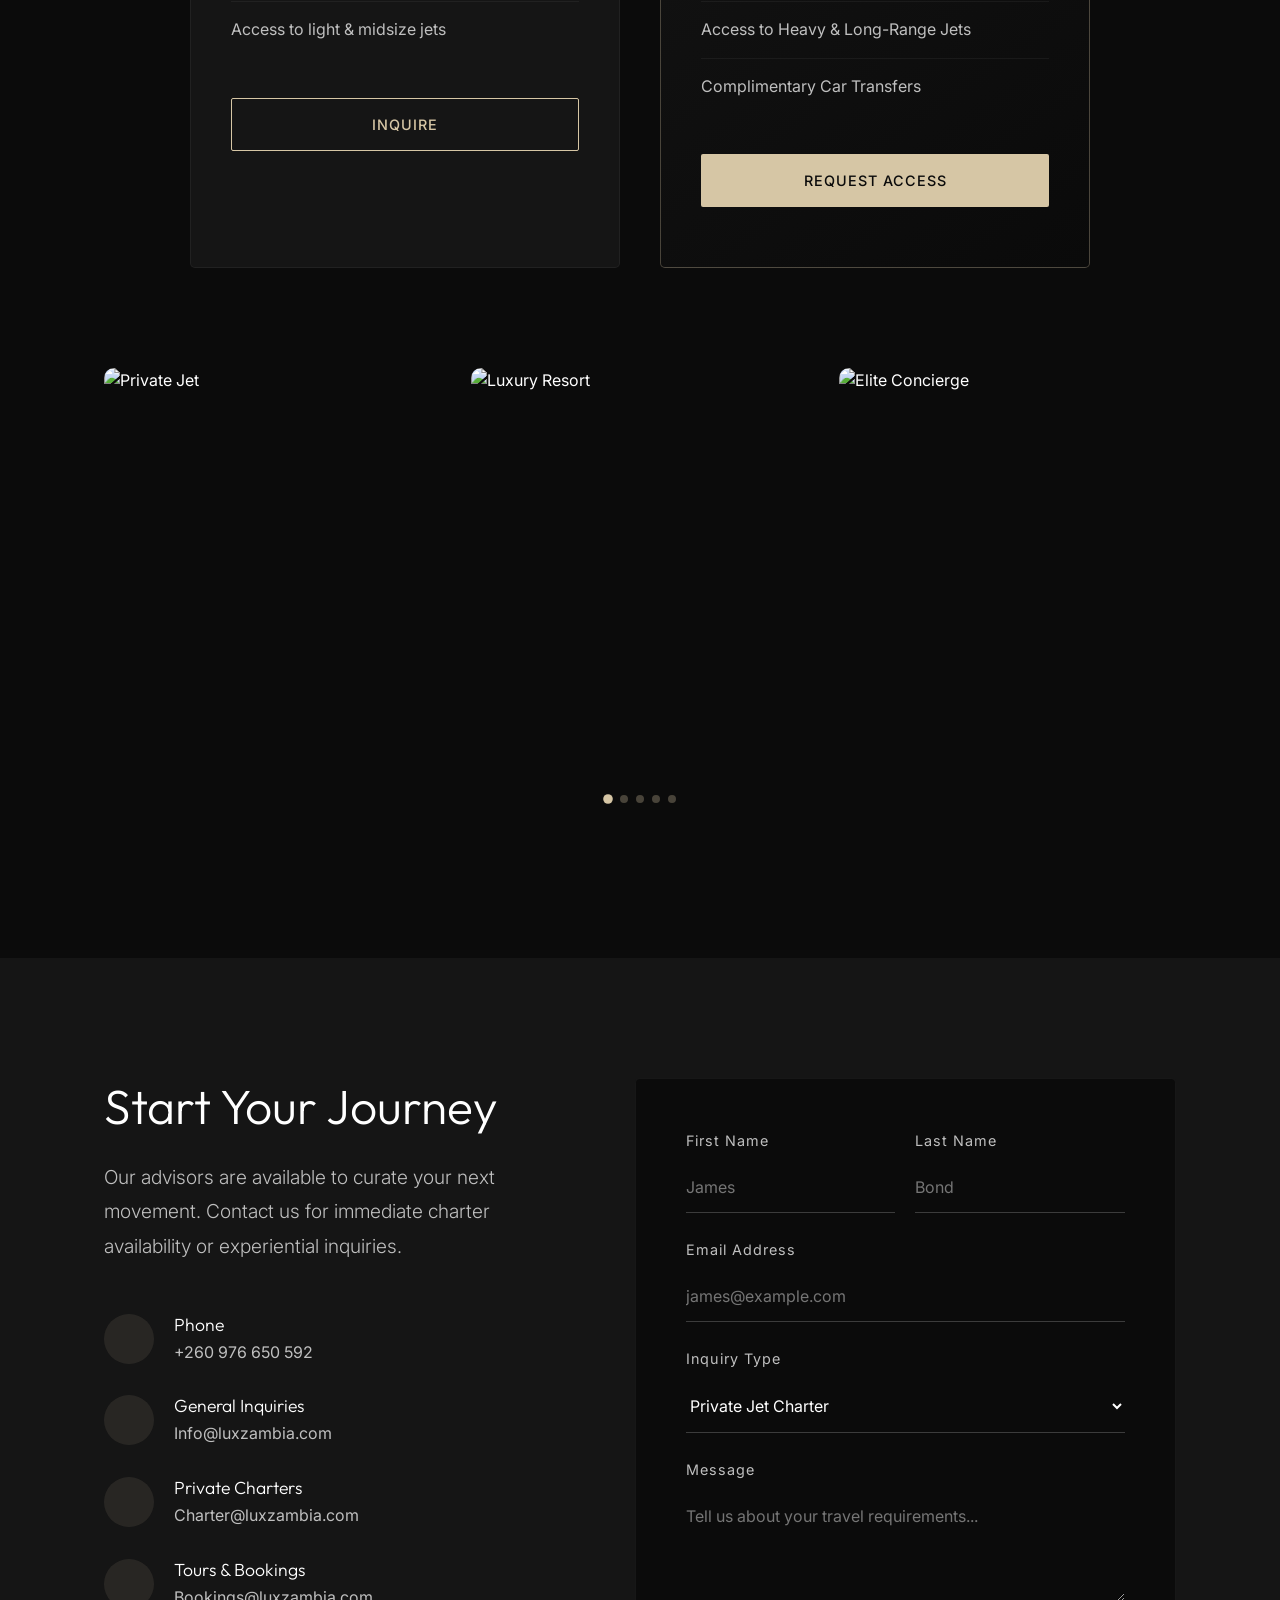
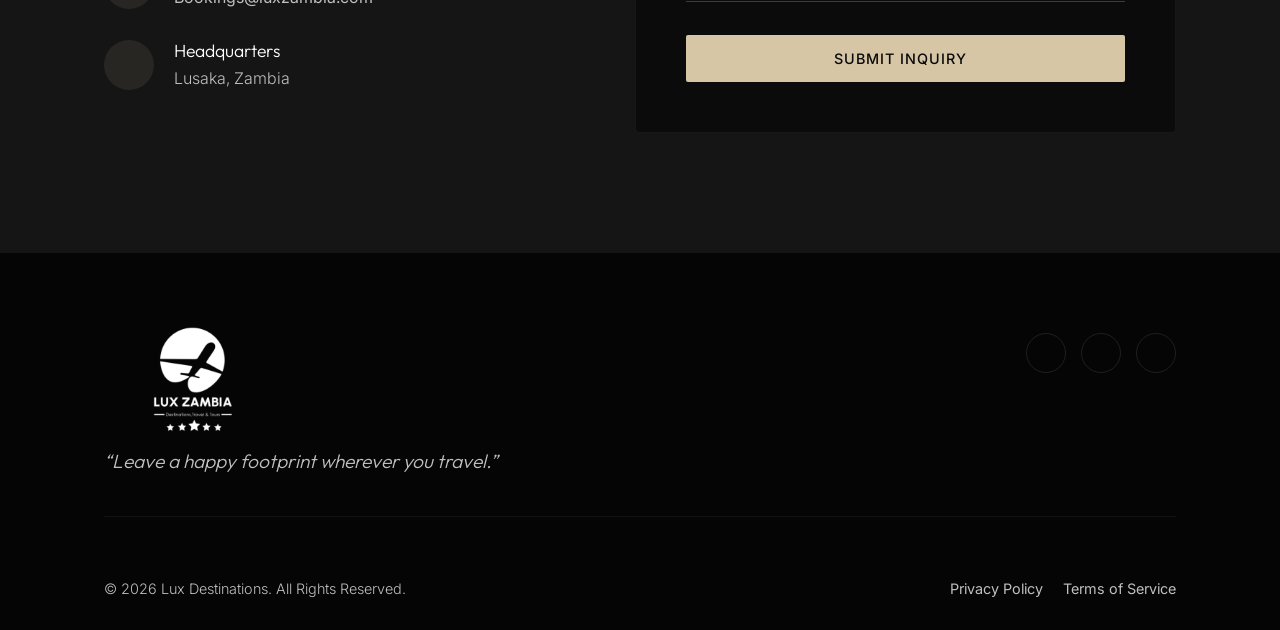
==== commit fc4962de: "feat: implement interactive UI components including Swiper sliders, GSAP scroll-triggered animations" ====
--- a/index.html
+++ b/index.html
@@ -16,6 +16,9 @@
     
     <!-- AOS CSS -->
     <link href="https://unpkg.com/aos@2.3.1/dist/aos.css" rel="stylesheet">
+    
+    <!-- Swiper CSS -->
+    <link rel="stylesheet" href="https://cdn.jsdelivr.net/npm/swiper@11/swiper-bundle.min.css" />
     
     <!-- Custom CSS -->
     <link rel="stylesheet" href="css/styles.css">
@@ -79,16 +82,21 @@
     <!-- Hero Section -->
     <header class="hero" id="home">
         <div class="hero-bg">
-            <div class="hero-slideshow">
-                <div class="hero-slide" style="background-image: url('https://images.unsplash.com/photo-1540962351504-03099e0a754b?q=80&w=2500&auto=format&fit=crop');"></div>
-                <div class="hero-slide" style="background-image: url('https://images.unsplash.com/photo-1516426122078-c23e76319801?q=80&w=2500&auto=format&fit=crop');"></div>
-                <div class="hero-slide" style="background-image: url('https://images.unsplash.com/photo-1499793983690-e29da59ef1c2?q=80&w=2500&auto=format&fit=crop');"></div>
+            <div class="hero-slideshow swiper">
+                <div class="swiper-wrapper">
+                    <!-- High-Res Luxury Aviation & Destination Images -->
+                    <div class="swiper-slide hero-slide" style="background-image: url('https://images.unsplash.com/photo-1540962351504-03099e0a754b?q=80&w=2500&auto=format&fit=crop');"></div>
+                    <div class="swiper-slide hero-slide" style="background-image: url('https://images.unsplash.com/photo-1605281317010-fe5ffe798156?q=80&w=2500&auto=format&fit=crop');"></div>
+                    <div class="swiper-slide hero-slide" style="background-image: url('https://images.unsplash.com/photo-1583417319070-4a69db38a482?q=80&w=2500&auto=format&fit=crop');"></div>
+                    <div class="swiper-slide hero-slide" style="background-image: url('https://images.unsplash.com/photo-1570710891163-6d3b5c47248b?q=80&w=2500&auto=format&fit=crop');"></div>
+                </div>
+                <div class="swiper-pagination"></div>
             </div>
             <div class="hero-overlay"></div>
         </div>
 
         <div class="hero-content">
-            <div class="hero-text" data-aos="fade-up" data-aos-duration="1000">
+            <div class="hero-text">
                 <h1 class="hero-headline">Africa, <br> <span class="gold-text">On Your Wings.</span></h1>
                 <p class="hero-subtext">Luxury in the air. Adventure on the ground.</p>
                 <div class="hero-cta">
@@ -98,7 +106,7 @@
             </div>
 
             <!-- Booking UI Mockup -->
-            <div class="booking-mockup" data-aos="fade-left" data-aos-duration="1200" data-aos-delay="300">
+            <div class="booking-mockup">
                 <div class="booking-header">
                     <h3>Request a Charter</h3>
                     <div class="flight-type">
@@ -141,7 +149,7 @@
                             </div>
                         </div>
                     </div>
-                    <button type="button" class="btn btn-primary btn-full">Check Availability</button>
+                    <button type="submit" class="btn btn-primary btn-full">Check Availability</button>
                 </form>
             </div>
         </div>
@@ -322,7 +330,7 @@
     <section class="featured-destination" id="destinations">
         <div class="split-layout">
             <div class="split-image" data-aos="zoom-in-right" data-aos-duration="1200">
-                <img src="https://images.unsplash.com/photo-1499793983690-e29da59ef1c2?q=80&w=2000&auto=format&fit=crop" alt="Babohi Lodge">
+                <img src="https://images.unsplash.com/photo-1571896349842-33c89424de2d?q=80&w=2000&auto=format&fit=crop" alt="Lux Destination">
             </div>
             <div class="split-content" data-aos="fade-left">
                 <div class="badge">Featured Destination</div>
@@ -380,8 +388,8 @@
                         <li><i class="ri-check-line"></i> Discreet & elite service</li>
                     </ul>
                 </div>
-                <div class="why-image" data-aos="fade-left">
-                    <img src="https://images.unsplash.com/photo-1569154941061-e231b4732ef1?q=80&w=1000&auto=format&fit=crop" alt="Lux Zambia Service">
+                <div class="why-image">
+                    <img src="https://images.unsplash.com/photo-1540962351504-03099e0a754b?q=80&w=1000&auto=format&fit=crop" alt="Lux Zambia Service">
                 </div>
             </div>
         </div>
@@ -422,6 +430,35 @@
                     <a href="#contact" class="btn btn-primary btn-full">Request Access</a>
                 </div>
             </div>
+
+            <!-- Elite Access Lifestyle Slider -->
+            <div class="membership-gallery mt-5" data-aos="fade-up">
+                <div class="swiper membership-swiper">
+                    <div class="swiper-wrapper">
+                        <div class="swiper-slide gallery-slide">
+                            <img src="https://images.unsplash.com/photo-1540962351504-03099e0a754b?q=80&w=1200&auto=format&fit=crop" alt="Private Jet">
+                            <div class="slide-overlay"><span>Private Jet Access</span></div>
+                        </div>
+                        <div class="swiper-slide gallery-slide">
+                            <img src="https://images.unsplash.com/photo-1571896349842-33c89424de2d?q=80&w=1200&auto=format&fit=crop" alt="Luxury Resort">
+                            <div class="slide-overlay"><span>Exclusive Resorts</span></div>
+                        </div>
+                        <div class="swiper-slide gallery-slide">
+                            <img src="https://images.unsplash.com/photo-1520250497591-112f2f40a3f4?q=80&w=1200&auto=format&fit=crop" alt="Elite Concierge">
+                            <div class="slide-overlay"><span>24/7 Global Concierge</span></div>
+                        </div>
+                        <div class="swiper-slide gallery-slide">
+                            <img src="https://images.unsplash.com/photo-1514362545857-3bc16c4c7d1b?q=80&w=1200&auto=format&fit=crop" alt="VIP Events">
+                            <div class="slide-overlay"><span>Bespoke Dining</span></div>
+                        </div>
+                        <div class="swiper-slide gallery-slide">
+                            <img src="https://images.unsplash.com/photo-1534430480872-3498386e7856?q=80&w=1200&auto=format&fit=crop" alt="Luxury Travel">
+                            <div class="slide-overlay"><span>Seamless Mobility</span></div>
+                        </div>
+                    </div>
+                    <div class="swiper-pagination membership-pagination"></div>
+                </div>
+            </div>
         </div>
     </section>
 
@@ -547,6 +584,9 @@
     <!-- AOS for simple scroll animations -->
     <script src="https://unpkg.com/aos@2.3.1/dist/aos.js"></script>
     
+    <!-- Swiper JS -->
+    <script src="https://cdn.jsdelivr.net/npm/swiper@11/swiper-bundle.min.js"></script>
+    
     <!-- Custom Script -->
     <script src="js/script.js"></script>
 </body>
--- a/css/styles.css
+++ b/css/styles.css
@@ -23,8 +23,10 @@
     
     /* Effects */
     --transition-smooth: all 0.6s cubic-bezier(0.16, 1, 0.3, 1);
+    --transition-fast: all 0.3s cubic-bezier(0.16, 1, 0.3, 1);
     --glass-bg: rgba(11, 11, 11, 0.6);
     --glass-border: rgba(255, 255, 255, 0.05);
+    --shadow-premium: 0 20px 40px rgba(0, 0, 0, 0.4);
 }
 
 /* Base Styles */
@@ -37,6 +39,8 @@
 html {
     scroll-behavior: smooth;
     font-size: 16px;
+    overflow-x: hidden;
+    width: 100%;
 }
 
 body.dark-theme {
@@ -45,6 +49,9 @@
     font-family: var(--font-body);
     line-height: 1.6;
     overflow-x: hidden;
+    width: 100%;
+    margin: 0;
+    padding: 0;
 }
 
 /* Preloader */
@@ -180,6 +187,7 @@
     transition: var(--transition-smooth);
     cursor: pointer;
     border: 1px solid transparent;
+    opacity: 1 !important;
 }
 
 .btn-primary {
@@ -211,6 +219,28 @@
 .btn-outline:hover {
     background: var(--clr-gold);
     color: var(--clr-bg);
+}
+
+.btn-premium {
+    position: relative;
+    overflow: hidden;
+    z-index: 1;
+}
+
+.btn-premium::before {
+    content: '';
+    position: absolute;
+    top: 0;
+    left: -100%;
+    width: 100%;
+    height: 100%;
+    background: linear-gradient(90deg, transparent, rgba(255,255,255,0.2), transparent);
+    transition: 0.5s;
+    z-index: -1;
+}
+
+.btn-premium:hover::before {
+    left: 100%;
 }
 
 .btn-full {
@@ -277,17 +307,14 @@
 }
 
 .logo img {
-    height: 80px;
+    height: 60px;
     width: auto;
-    transform: scale(2.5);
-    transform-origin: left center;
     filter: brightness(0) invert(1);
     transition: var(--transition-smooth);
 }
 
 nav.scrolled .logo img {
-    height: 60px;
-    transform: scale(2);
+    height: 50px;
 }
 
 .logo-text {
@@ -416,28 +443,25 @@
     left: 0;
 }
 
+.hero-slideshow .swiper-wrapper,
+.hero-slideshow .swiper-slide {
+    width: 100%;
+    height: 100%;
+}
+
 .hero-slide {
-    position: absolute;
-    top: 0;
-    left: 0;
+    display: block;
     width: 100%;
     height: 100%;
+    background-color: #111;
     background-size: cover;
     background-position: center;
-    opacity: 0;
-    animation: heroSlideFade 18s infinite linear;
-}
-
-.hero-slide:nth-child(1) { animation-delay: 0s; }
-.hero-slide:nth-child(2) { animation-delay: 6s; }
-.hero-slide:nth-child(3) { animation-delay: 12s; }
-
-@keyframes heroSlideFade {
-    0% { opacity: 0; transform: scale(1.05); }
-    10% { opacity: 1; transform: scale(1); }
-    33.33% { opacity: 1; transform: scale(1); }
-    43.33% { opacity: 0; transform: scale(1.05); }
-    100% { opacity: 0; transform: scale(1.05); }
+    transform: scale(1.1);
+    transition: transform 8s ease-out;
+}
+
+.swiper-slide-active .hero-slide {
+    transform: scale(1);
 }
 
 .hero-overlay {
@@ -451,9 +475,32 @@
     z-index: 2;
 }
 
+/* Swiper Pagination Styling */
+.hero-slideshow .swiper-pagination-bullets {
+    bottom: 40px !important;
+    left: 5% !important;
+    width: auto !important;
+    text-align: left !important;
+    z-index: 10;
+}
+
+.hero-slideshow .swiper-pagination-bullet {
+    width: 30px;
+    height: 2px;
+    border-radius: 0;
+    background: rgba(255,255,255,0.3);
+    opacity: 1;
+    transition: var(--transition-fast);
+}
+
+.hero-slideshow .swiper-pagination-bullet-active {
+    background: var(--clr-gold);
+    width: 60px;
+}
+
 .hero-content {
     position: relative;
-    z-index: 3;
+    z-index: 10;
     width: 100%;
     max-width: 1400px;
     margin: 0 auto;
@@ -499,6 +546,9 @@
     width: 450px;
     box-shadow: 0 30px 60px rgba(0,0,0,0.5);
     text-align: left;
+    position: relative;
+    z-index: 5;
+    opacity: 1 !important; /* Force visibility for now */
 }
 
 .booking-header {
@@ -1079,6 +1129,77 @@
     border-bottom: none;
 }
 
+/* Membership Gallery Slider */
+.membership-gallery {
+    margin-top: 80px;
+    position: relative;
+    padding: 20px 0;
+}
+
+.membership-swiper {
+    padding-bottom: 50px !important;
+}
+
+.gallery-slide {
+    height: 400px;
+    border-radius: 10px;
+    overflow: hidden;
+    position: relative;
+    cursor: pointer;
+}
+
+.gallery-slide img {
+    width: 100%;
+    height: 100%;
+    object-fit: cover;
+    transition: transform 0.8s ease;
+}
+
+.gallery-slide:hover img {
+    transform: scale(1.1);
+}
+
+.slide-overlay {
+    position: absolute;
+    bottom: 0;
+    left: 0;
+    width: 100%;
+    height: 50%;
+    background: linear-gradient(to top, rgba(11,11,11,0.9), transparent);
+    display: flex;
+    align-items: flex-end;
+    padding: 30px;
+    opacity: 0;
+    transition: opacity 0.5s ease;
+}
+
+.gallery-slide:hover .slide-overlay {
+    opacity: 1;
+}
+
+.slide-overlay span {
+    color: var(--clr-gold);
+    font-family: var(--font-heading);
+    font-size: 1.2rem;
+    letter-spacing: 1px;
+}
+
+.membership-pagination .swiper-pagination-bullet {
+    background: var(--clr-gold);
+    opacity: 0.3;
+}
+
+.membership-pagination .swiper-pagination-bullet-active {
+    opacity: 1;
+    transform: scale(1.2);
+}
+
+@media (max-width: 768px) {
+    .gallery-slide {
+        height: 300px;
+    }
+}
+
 /* Contact */
 .contact {
     padding: var(--section-pad);
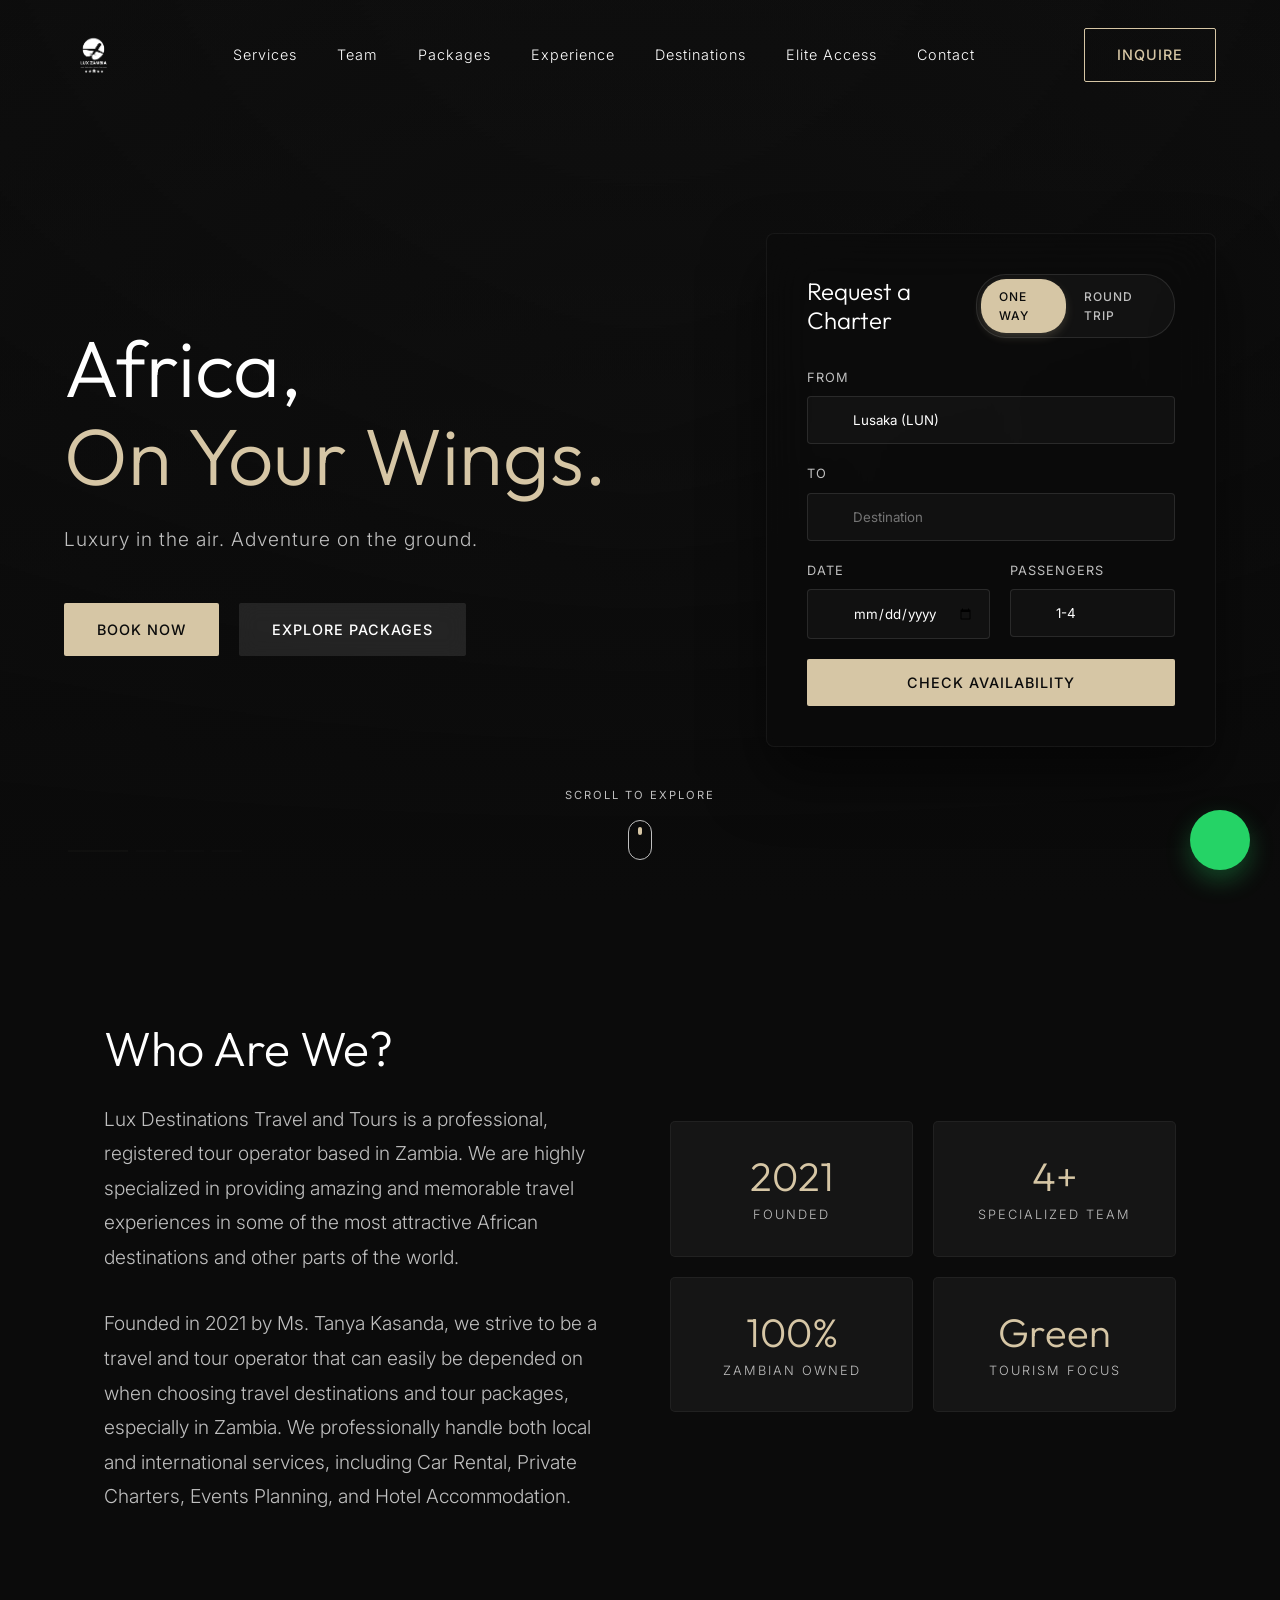
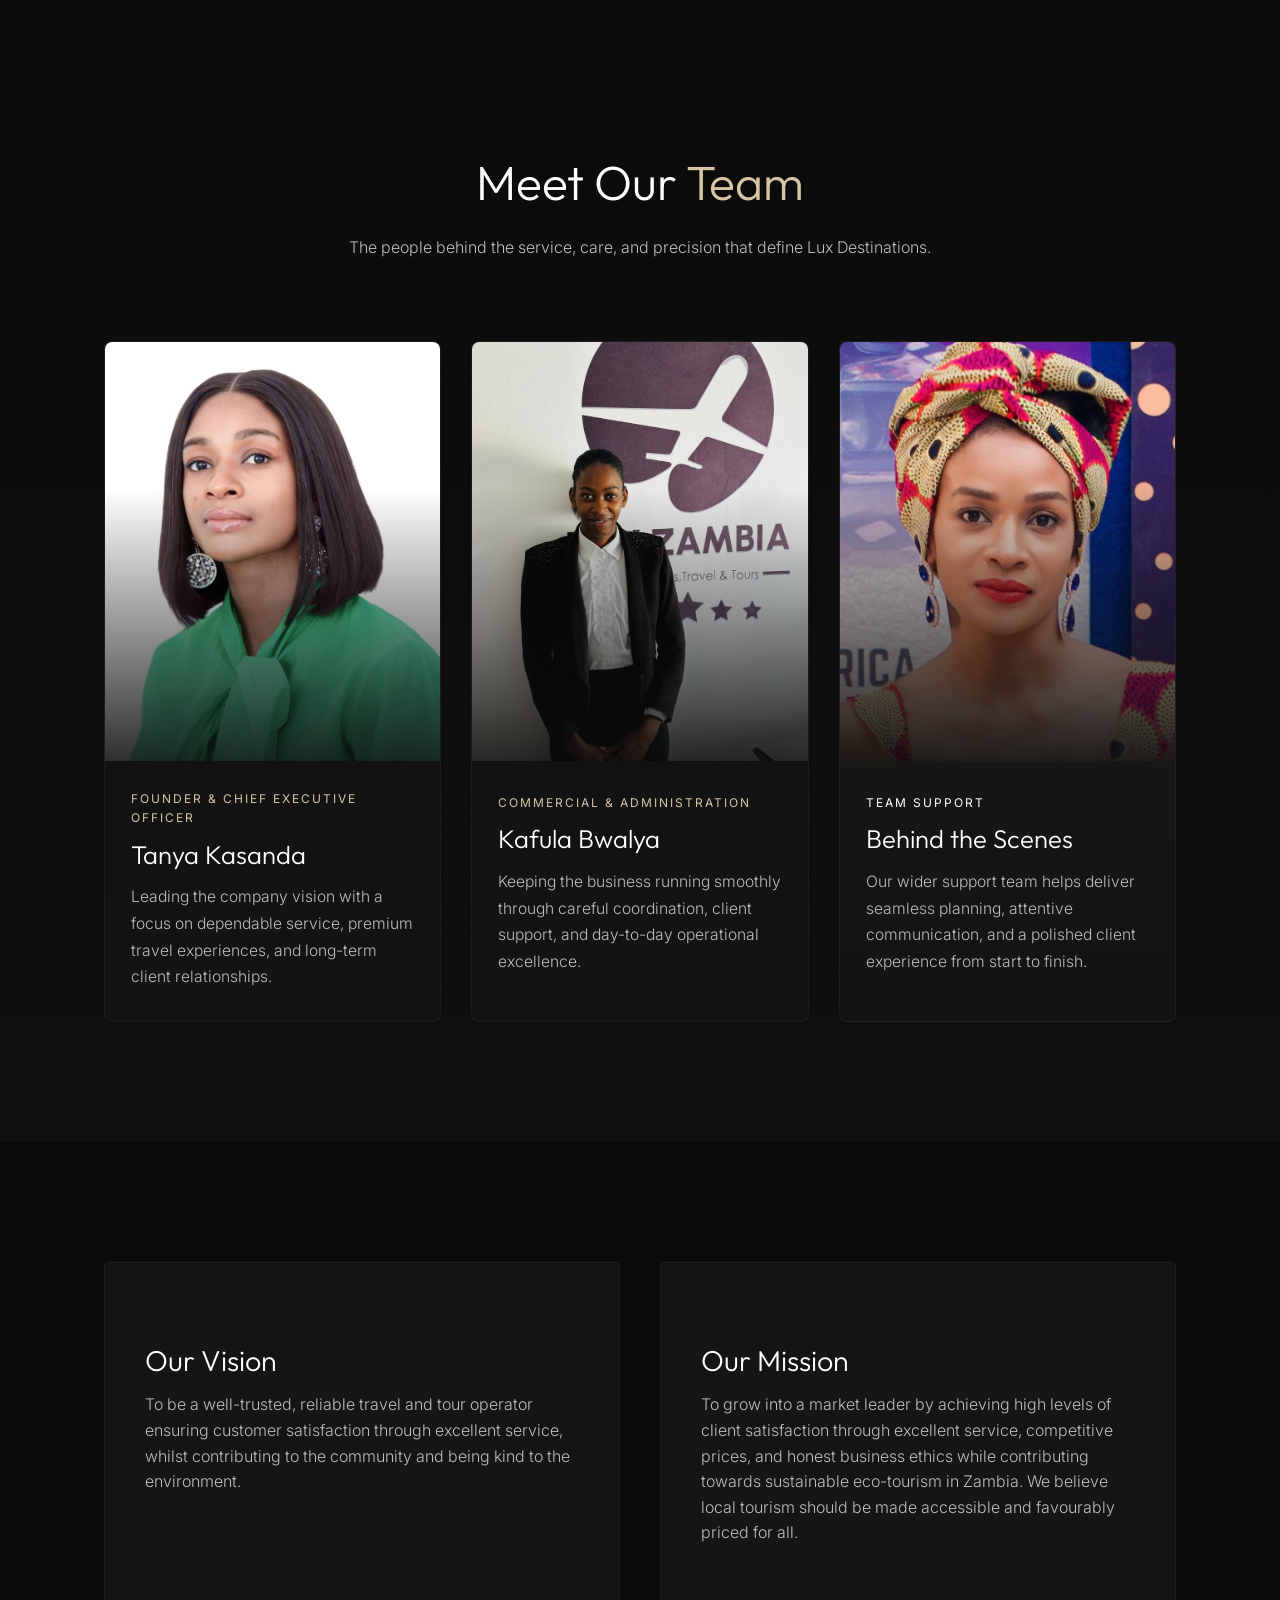
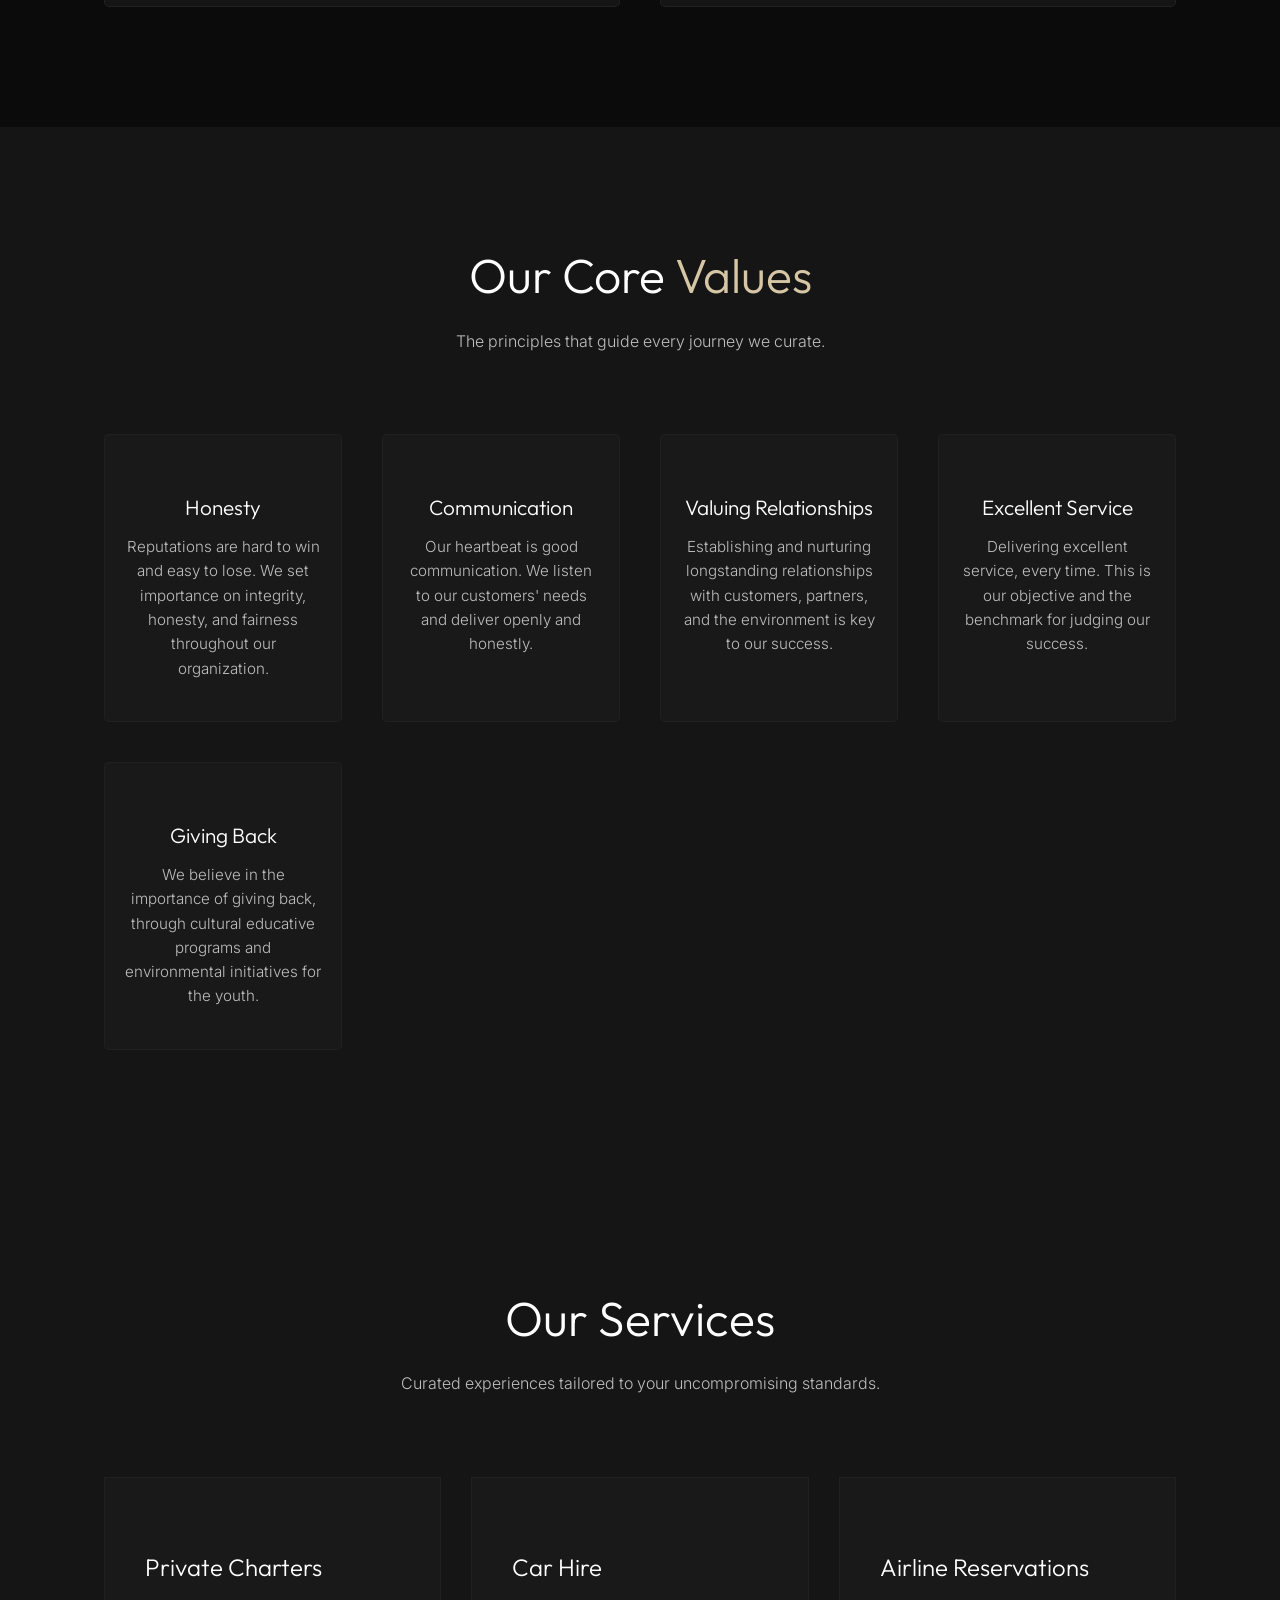
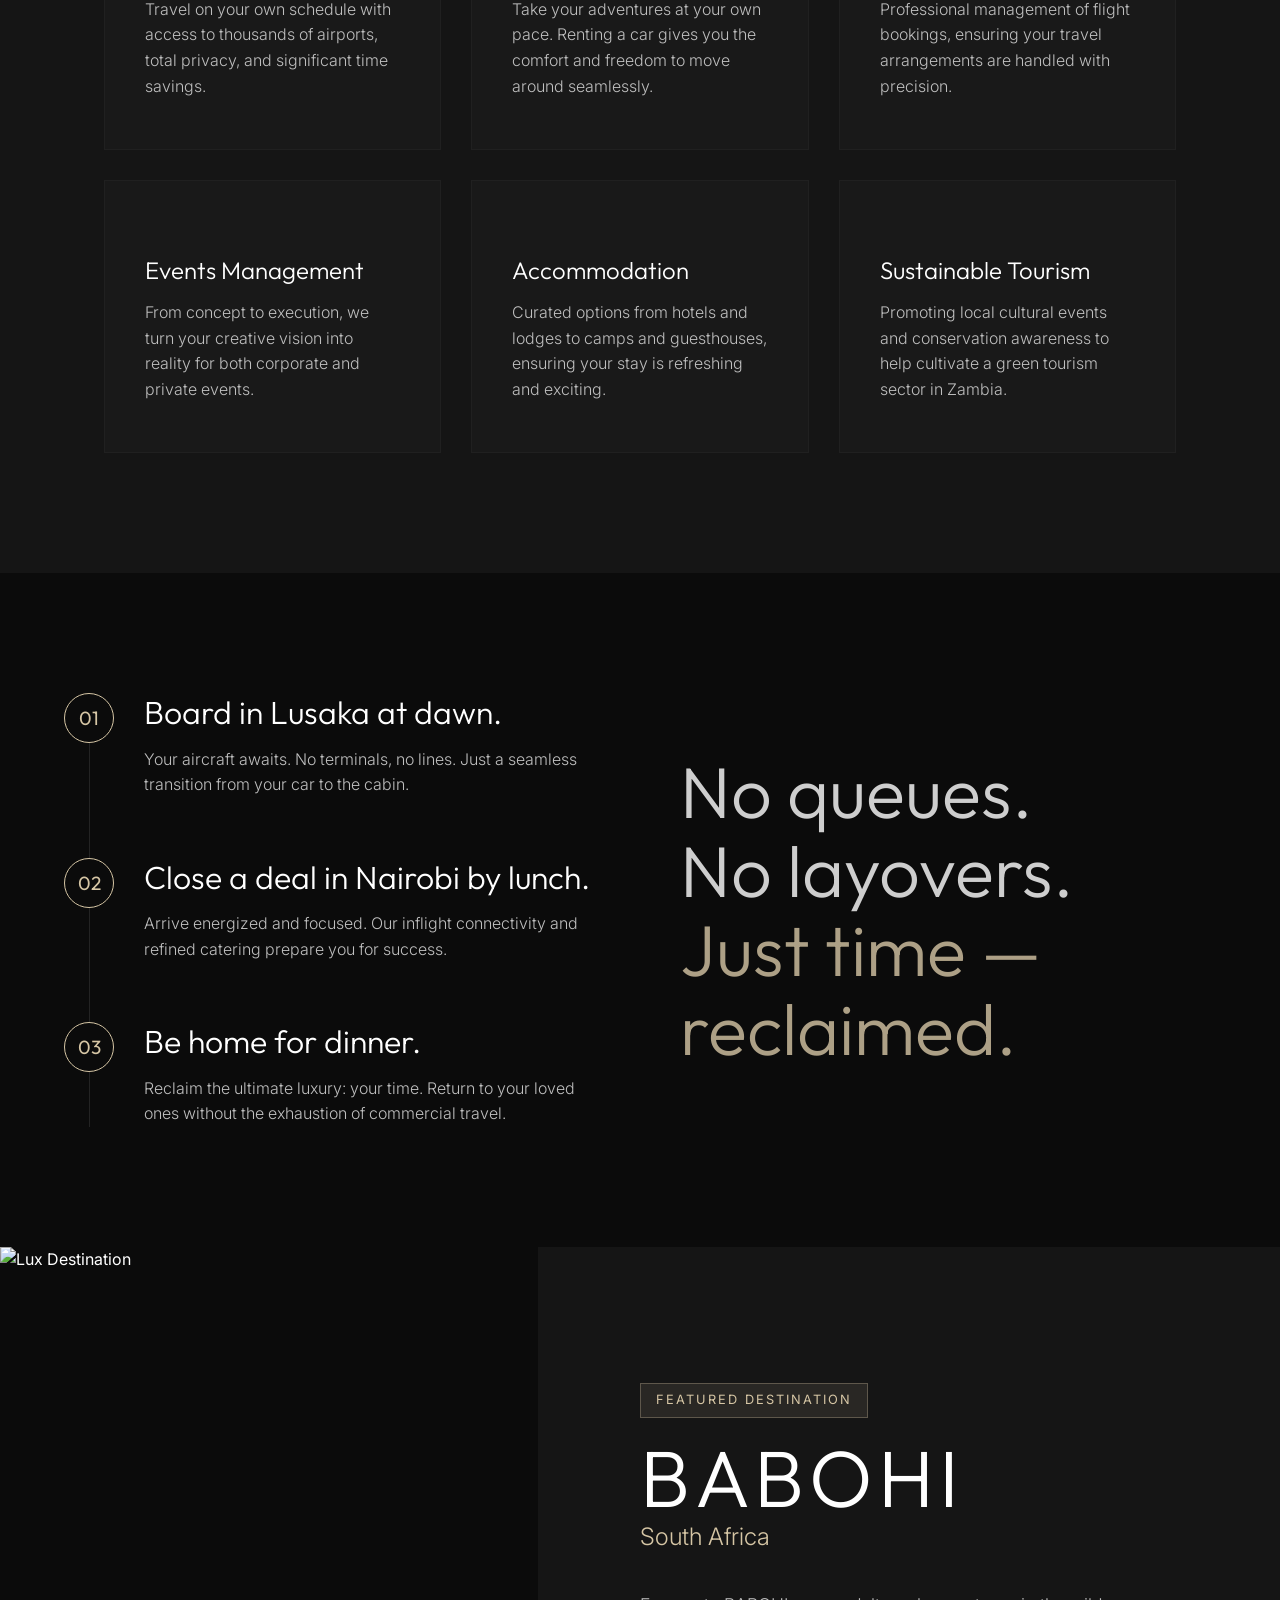
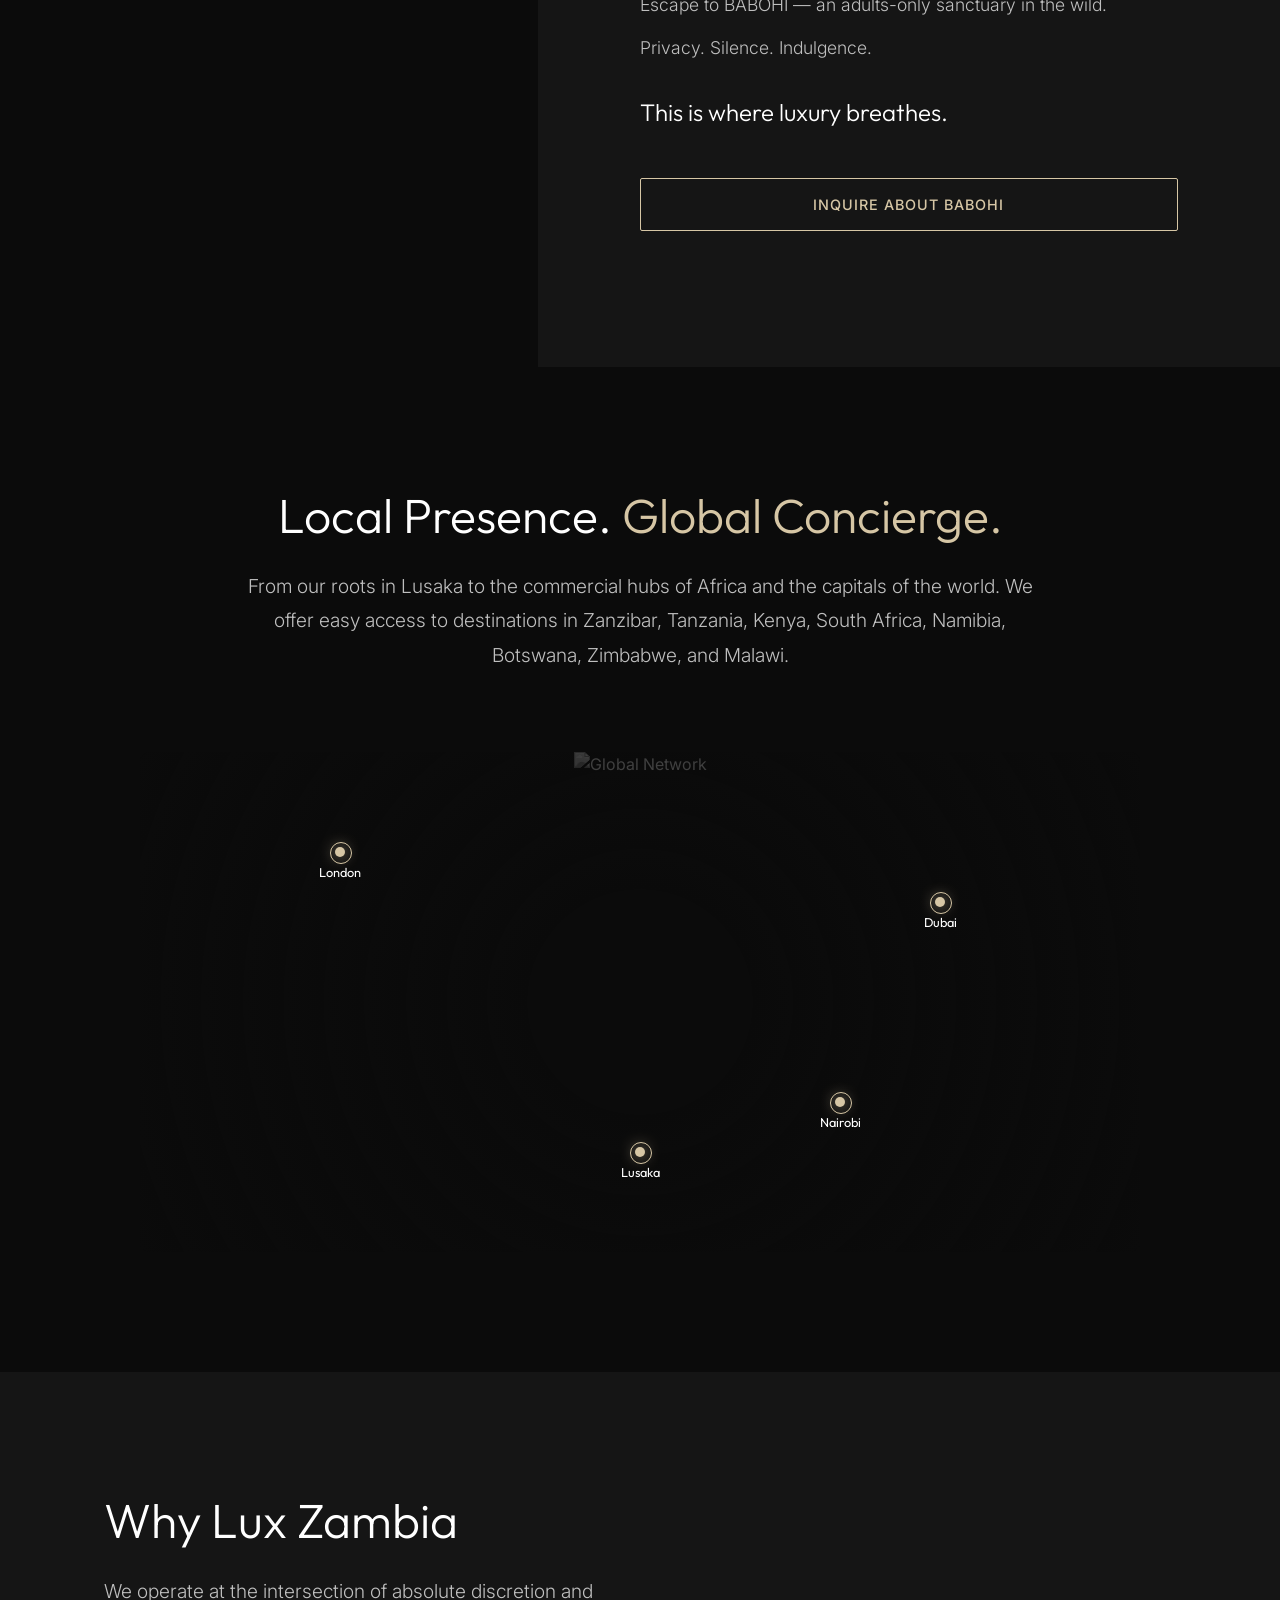
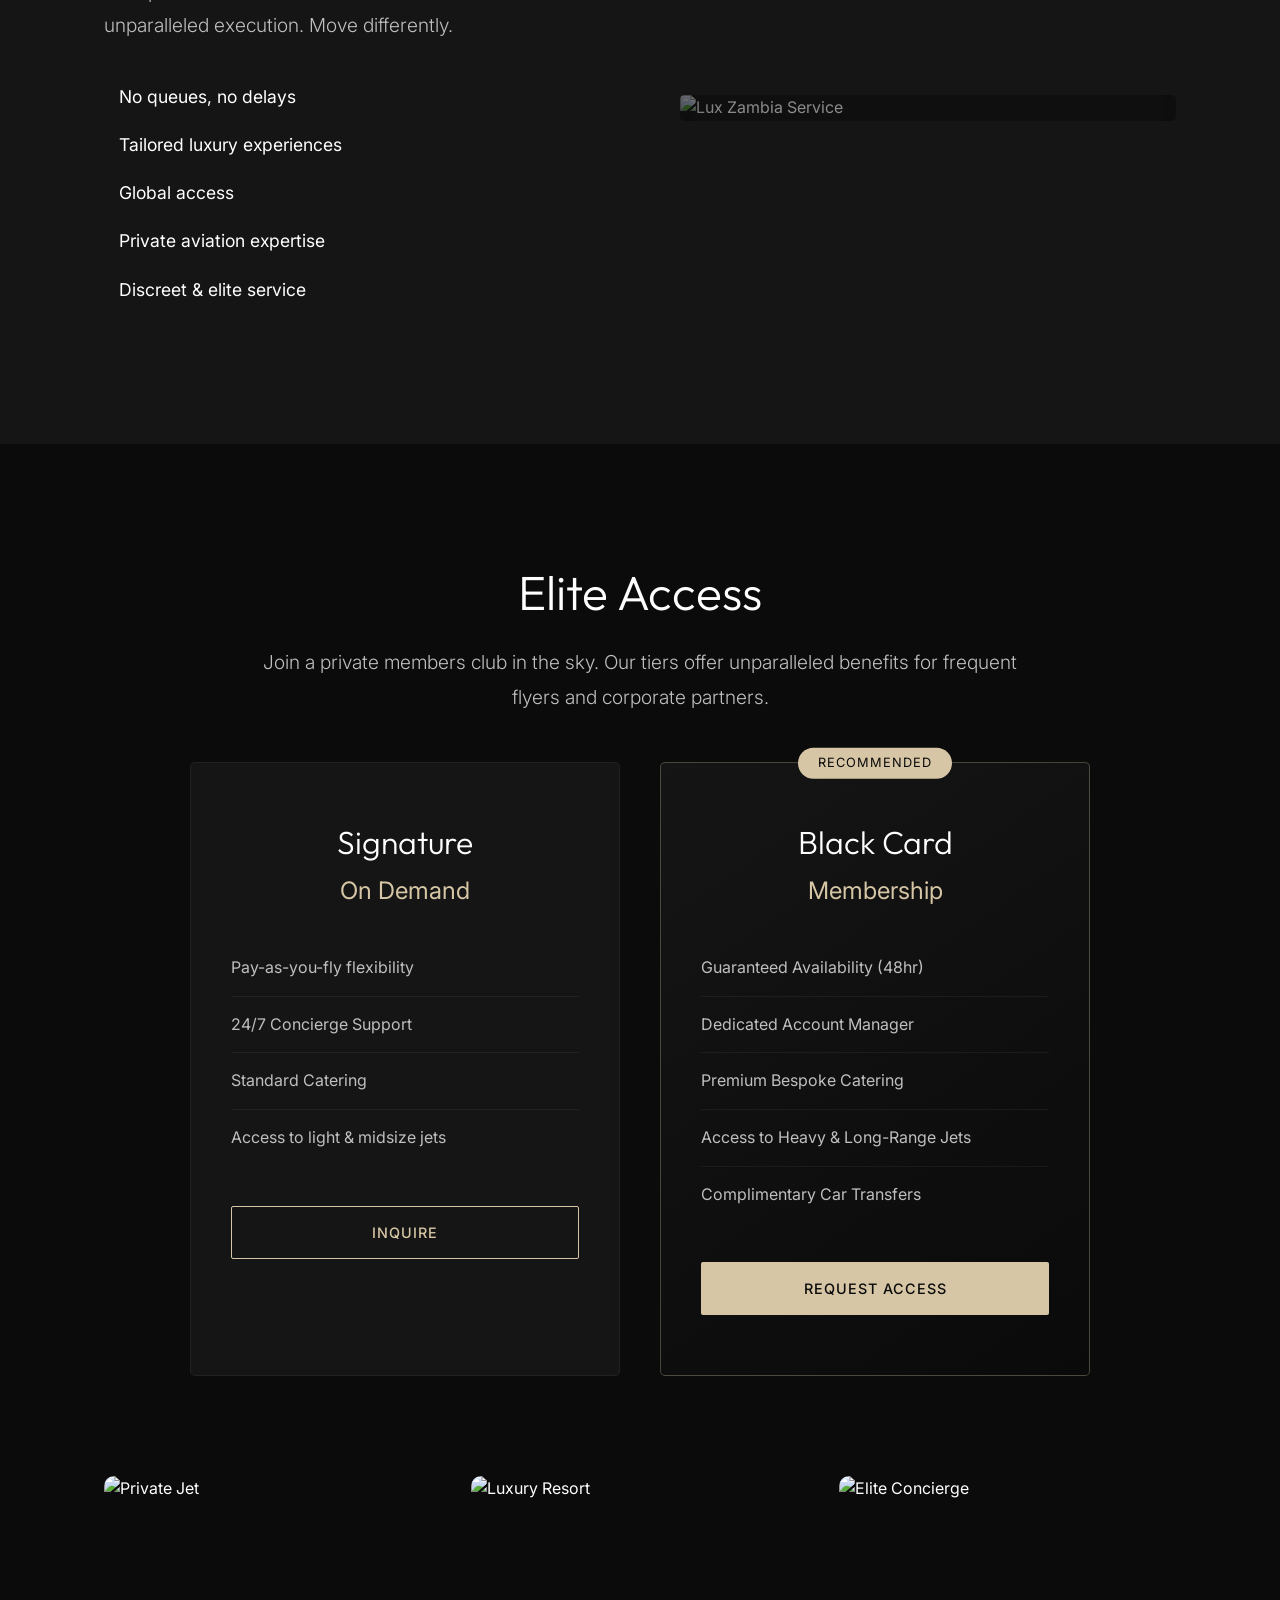
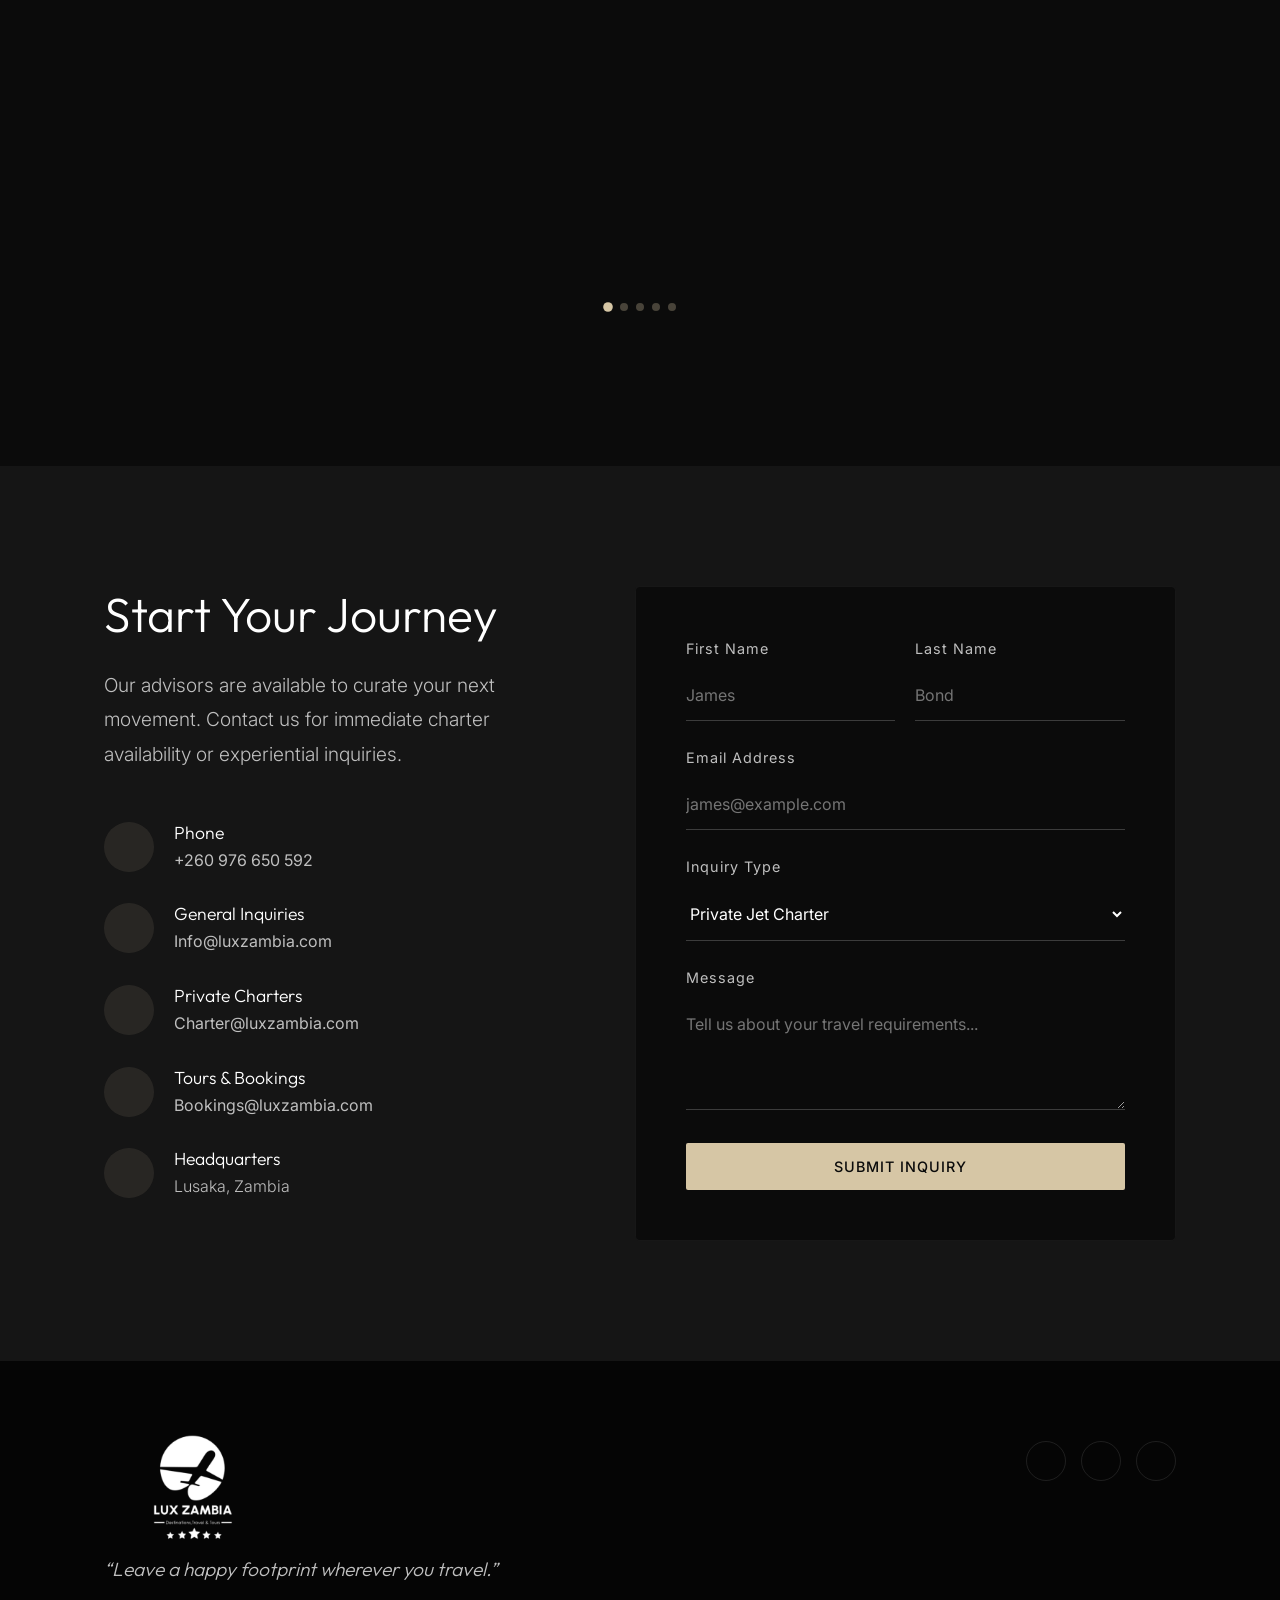
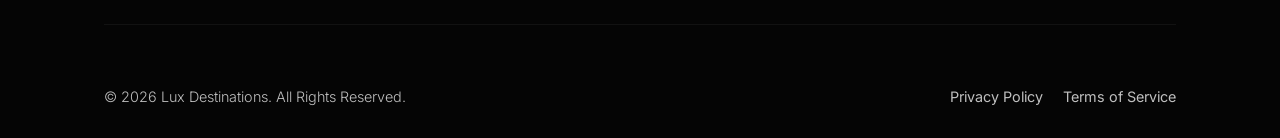
==== commit 8fa31e5c: "Refactor code structure for improved readability and maintainability" ====
--- a/index.html
+++ b/index.html
@@ -52,6 +52,7 @@
             
             <div class="nav-links">
                 <a href="index.html#services">Services</a>
+                <a href="index.html#team">Team</a>
                 <a href="packages.html">Packages</a>
                 <a href="index.html#experience">Experience</a>
                 <a href="index.html#destinations">Destinations</a>
@@ -69,13 +70,14 @@
     <!-- Mobile Menu -->
     <div class="mobile-menu">
         <button class="close-menu-btn"><i class="ri-close-line"></i></button>
-        <div class="mobile-nav-links">
-            <a href="index.html#services">Services</a>
-            <a href="packages.html">Packages</a>
-            <a href="index.html#experience">Experience</a>
-            <a href="index.html#destinations">Destinations</a>
-            <a href="index.html#membership">Elite Access</a>
-            <a href="index.html#contact">Contact</a>
+            <div class="mobile-nav-links">
+                <a href="index.html#services">Services</a>
+                <a href="index.html#team">Team</a>
+                <a href="packages.html">Packages</a>
+                <a href="index.html#experience">Experience</a>
+                <a href="index.html#destinations">Destinations</a>
+                <a href="index.html#membership">Elite Access</a>
+                <a href="index.html#contact">Contact</a>
         </div>
     </div>
 
@@ -191,6 +193,52 @@
                         <p>Tourism Focus</p>
                     </div>
                 </div>
+            </div>
+        </div>
+    </section>
+
+
+    <!-- Team Section -->
+    <section class="team-section" id="team">
+        <div class="container">
+            <div class="section-header" data-aos="fade-up">
+                <h2 class="section-title text-center">Meet Our <span class="gold-text">Team</span></h2>
+                <p class="text-center mx-auto">The people behind the service, care, and precision that define Lux Destinations.</p>
+            </div>
+
+            <div class="team-grid">
+                <article class="team-card" data-aos="fade-up" data-aos-delay="100">
+                    <div class="team-image">
+                        <img src="Assets/Founder and Chief Executive Officer - Tanya Kasanda.jpg" alt="Tanya Kasanda, Founder and Chief Executive Officer">
+                    </div>
+                    <div class="team-card-content">
+                        <span class="team-role">Founder & Chief Executive Officer</span>
+                        <h3>Tanya Kasanda</h3>
+                        <p>Leading the company vision with a focus on dependable service, premium travel experiences, and long-term client relationships.</p>
+                    </div>
+                </article>
+
+                <article class="team-card" data-aos="fade-up" data-aos-delay="200">
+                    <div class="team-image">
+                        <img src="Assets/Commercial and Administration - Kafula Bwalya.jpg" alt="Kafula Bwalya, Commercial and Administration">
+                    </div>
+                    <div class="team-card-content">
+                        <span class="team-role">Commercial & Administration</span>
+                        <h3>Kafula Bwalya</h3>
+                        <p>Keeping the business running smoothly through careful coordination, client support, and day-to-day operational excellence.</p>
+                    </div>
+                </article>
+
+                <article class="team-card team-card-feature" data-aos="fade-up" data-aos-delay="300">
+                    <div class="team-image">
+                        <img src="Assets/IMG-20260623-WA0001.jpg" alt="Lux Destinations team member">
+                    </div>
+                    <div class="team-card-content">
+                        <span class="team-role">Team Support</span>
+                        <h3>Behind the Scenes</h3>
+                        <p>Our wider support team helps deliver seamless planning, attentive communication, and a polished client experience from start to finish.</p>
+                    </div>
+                </article>
             </div>
         </div>
     </section>
--- a/css/styles.css
+++ b/css/styles.css
@@ -1414,6 +1414,112 @@
 }
 
 
+/* Team Section */
+.team-section {
+    padding: var(--section-pad);
+    background: linear-gradient(180deg, var(--clr-bg) 0%, #101010 100%);
+}
+
+.team-grid {
+    display: grid;
+    grid-template-columns: repeat(auto-fit, minmax(260px, 1fr));
+    gap: 30px;
+    margin-top: 50px;
+}
+
+.team-card {
+    background: rgba(255,255,255,0.02);
+    border: 1px solid rgba(255,255,255,0.04);
+    border-radius: 8px;
+    overflow: hidden;
+    transition: var(--transition-smooth);
+    position: relative;
+}
+
+.team-card::before {
+    content: '';
+    position: absolute;
+    inset: 0;
+    border-top: 2px solid transparent;
+    background: linear-gradient(180deg, rgba(214, 198, 165, 0.08), transparent 30%);
+    opacity: 0;
+    transition: var(--transition-smooth);
+    pointer-events: none;
+}
+
+.team-card:hover {
+    transform: translateY(-8px);
+    border-color: rgba(214, 198, 165, 0.25);
+    box-shadow: var(--shadow-premium);
+}
+
+.team-card:hover::before {
+    opacity: 1;
+}
+
+.team-image {
+    position: relative;
+    aspect-ratio: 4 / 5;
+    overflow: hidden;
+    background: #0f0f0f;
+}
+
+.team-image img {
+    width: 100%;
+    height: 100%;
+    object-fit: cover;
+    object-position: center top;
+    transition: transform 0.8s ease;
+    display: block;
+}
+
+.team-card:hover .team-image img {
+    transform: scale(1.05);
+}
+
+.team-image::after {
+    content: '';
+    position: absolute;
+    inset: 0;
+    background: linear-gradient(180deg, transparent 35%, rgba(11,11,11,0.85) 100%);
+}
+
+.team-card-content {
+    padding: 28px 26px 30px;
+}
+
+.team-role {
+    display: inline-block;
+    margin-bottom: 12px;
+    font-size: 0.75rem;
+    letter-spacing: 2px;
+    text-transform: uppercase;
+    color: var(--clr-gold);
+}
+
+.team-card h3 {
+    font-size: 1.6rem;
+    margin-bottom: 14px;
+}
+
+.team-card p {
+    font-size: 0.98rem;
+    line-height: 1.7;
+}
+
+.team-card-feature {
+    background: linear-gradient(180deg, rgba(214, 198, 165, 0.08), rgba(255,255,255,0.02));
+}
+
+.team-card-feature .team-role {
+    color: #fff;
+}
+
+.team-card-feature .team-image::after {
+    background: linear-gradient(180deg, transparent 30%, rgba(11,11,11,0.9) 100%);
+}
+
+
 /* Vision & Mission */
 .vision-mission {
     padding: var(--section-pad);
@@ -1586,6 +1692,10 @@
     .why-grid, .contact-grid, .about-grid, .vm-grid {
         grid-template-columns: 1fr;
         gap: 50px;
+    }
+
+    .team-grid {
+        grid-template-columns: 1fr;
     }
     
     .about-stats {
@@ -1721,4 +1831,8 @@
         width: 100%;
         margin-top: 30px;
     }
-}
+
+    .team-card-content {
+        padding: 24px 20px 26px;
+    }
+}
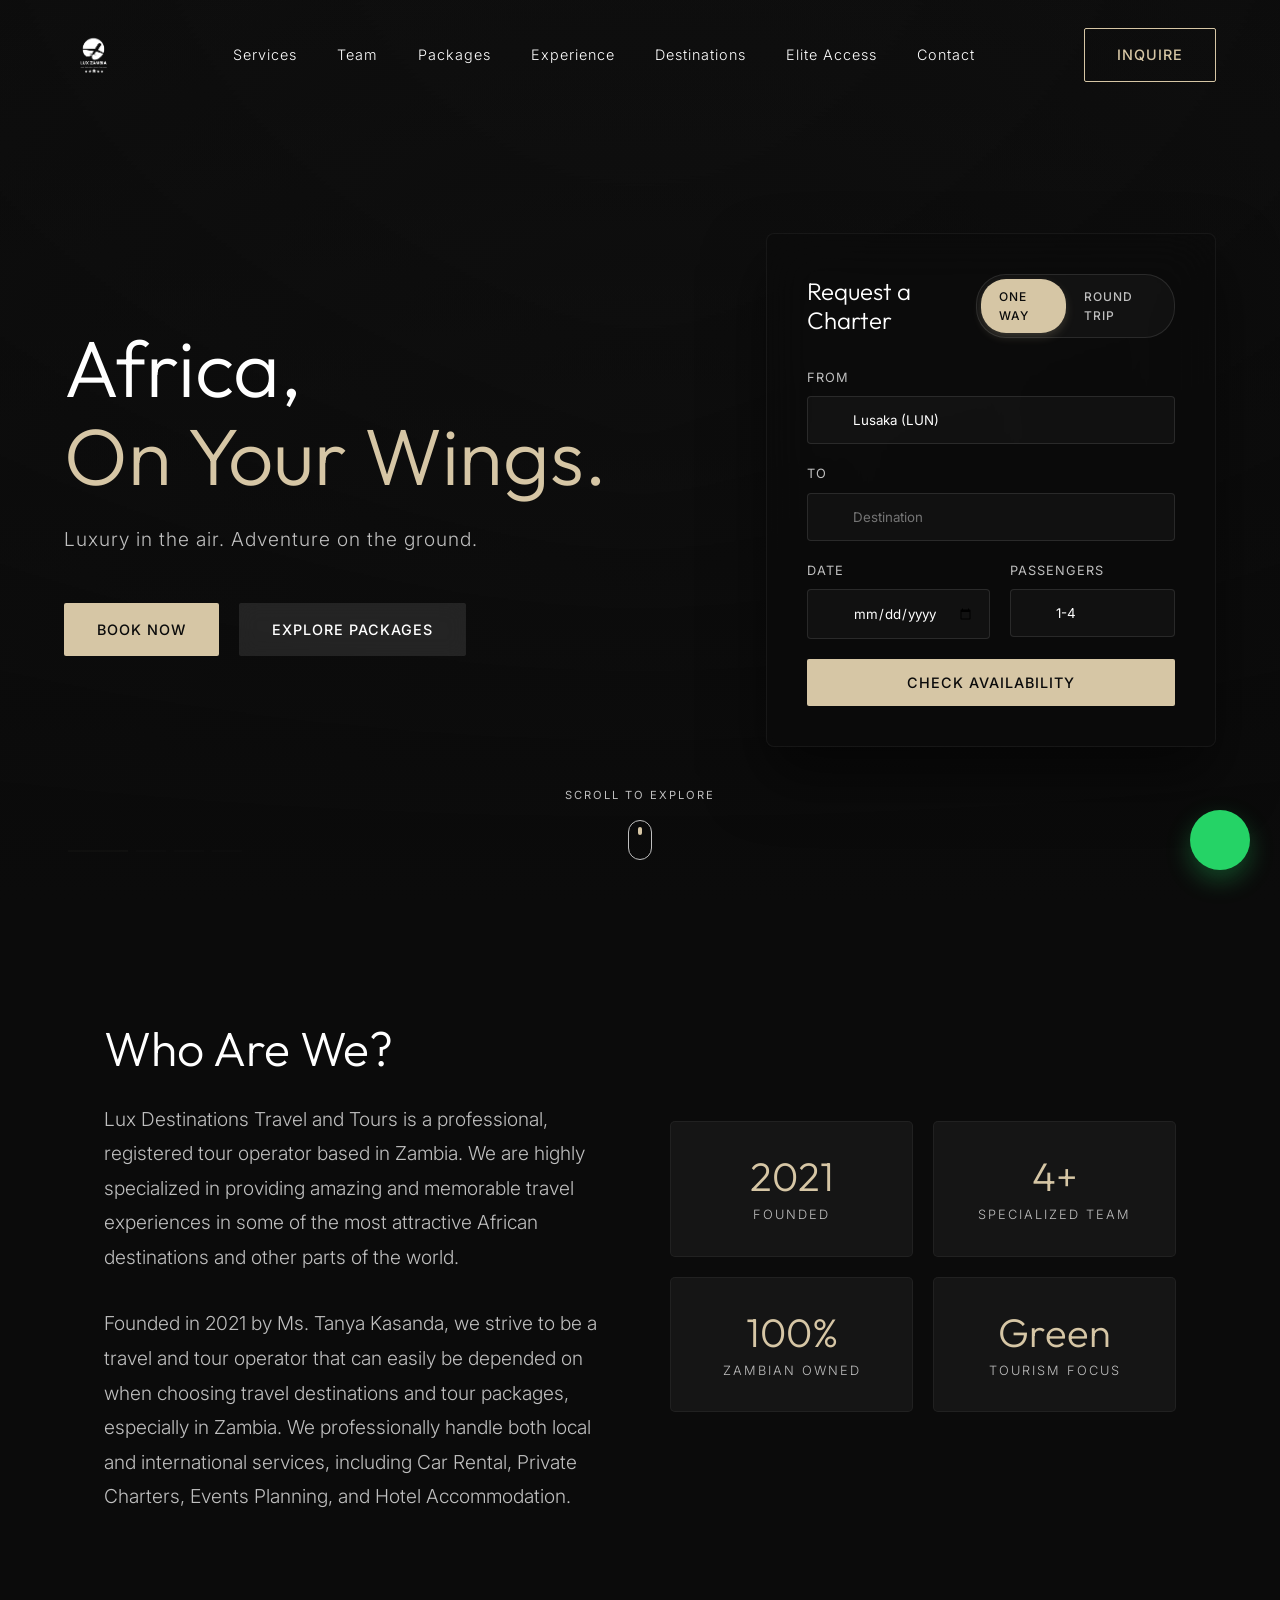
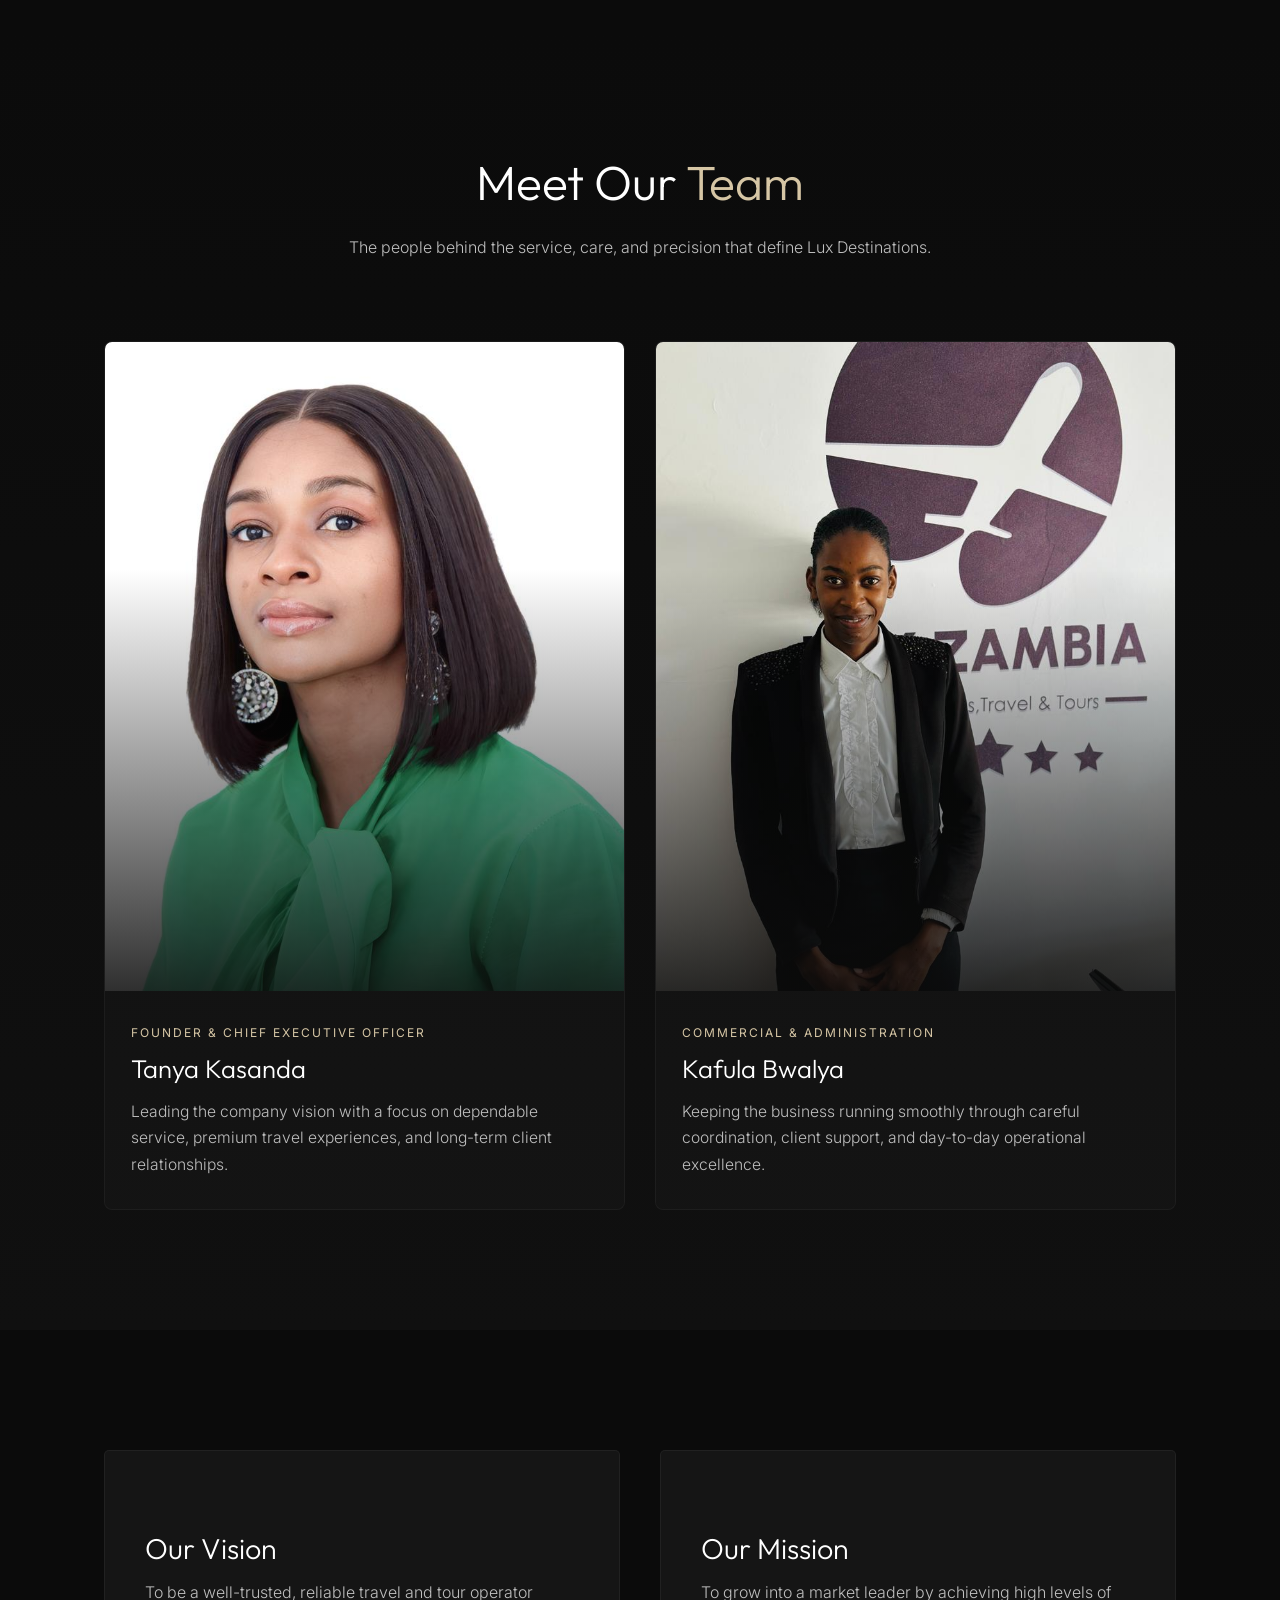
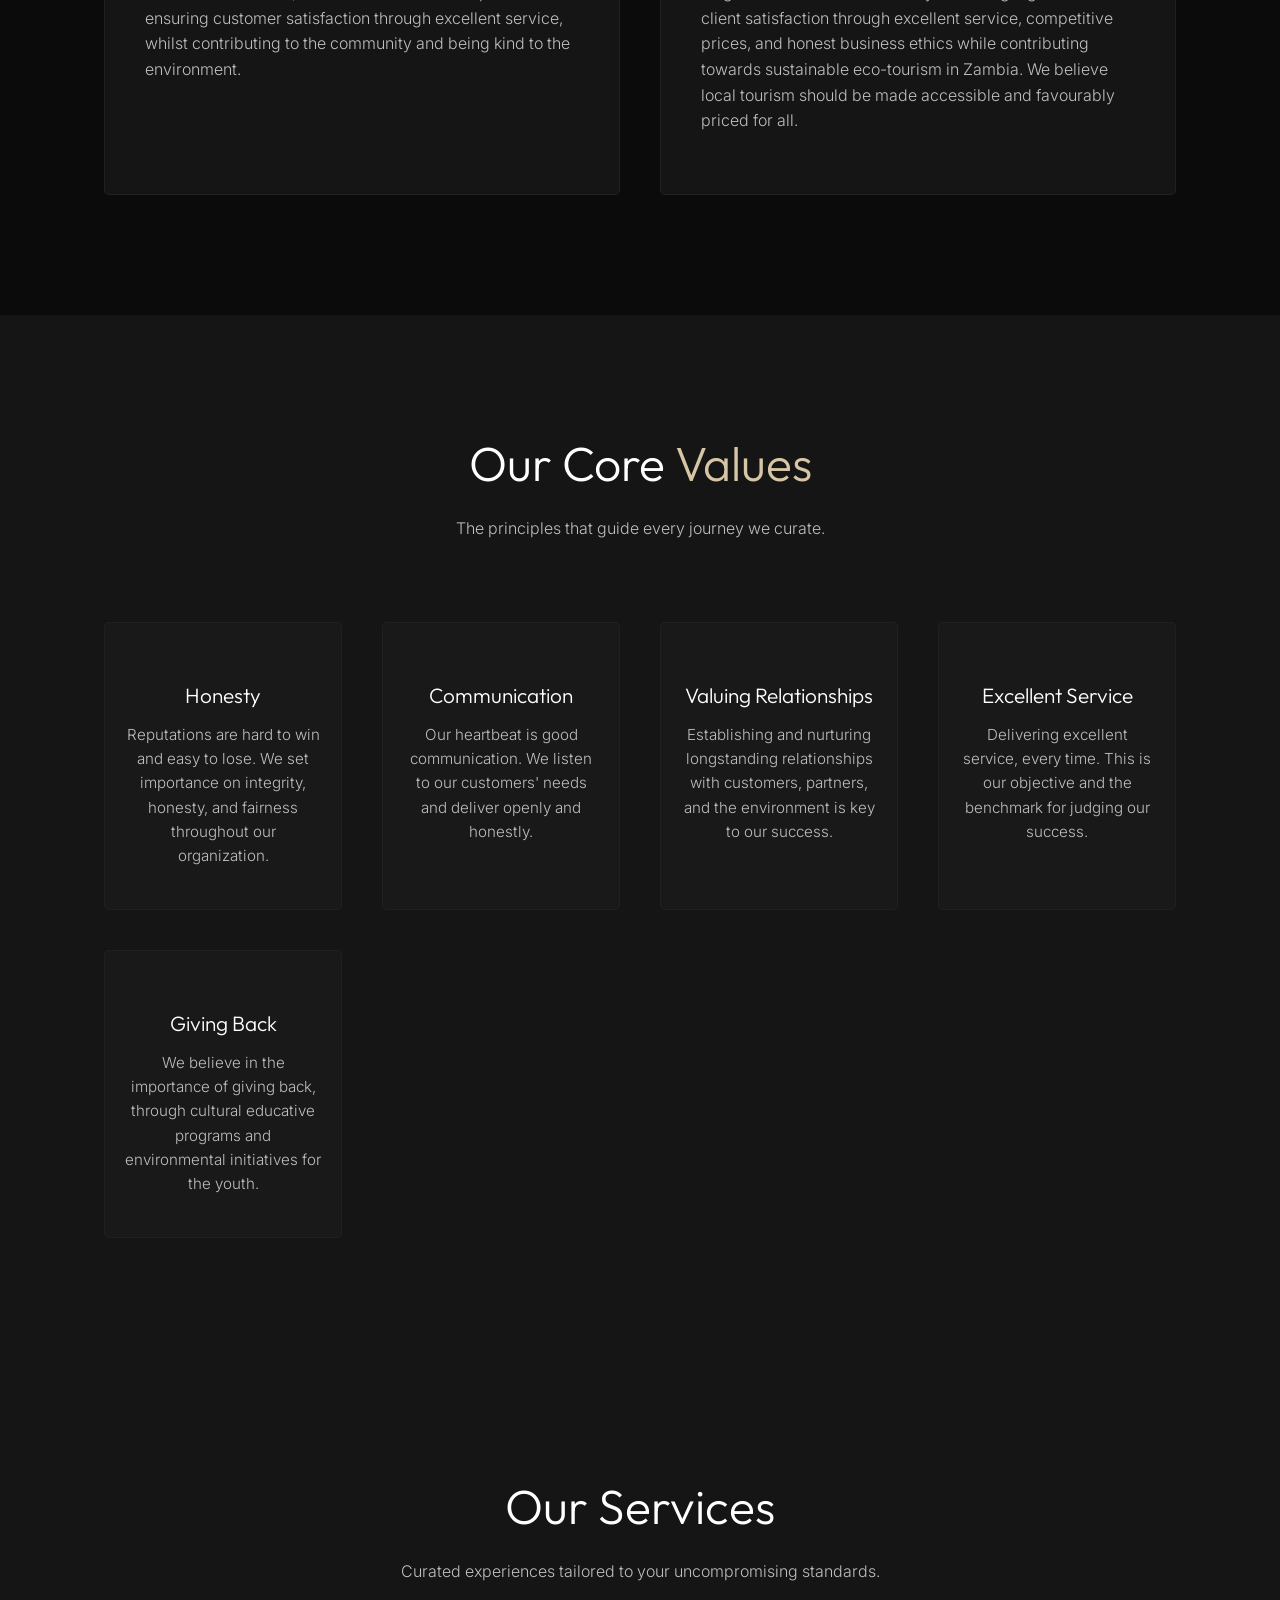
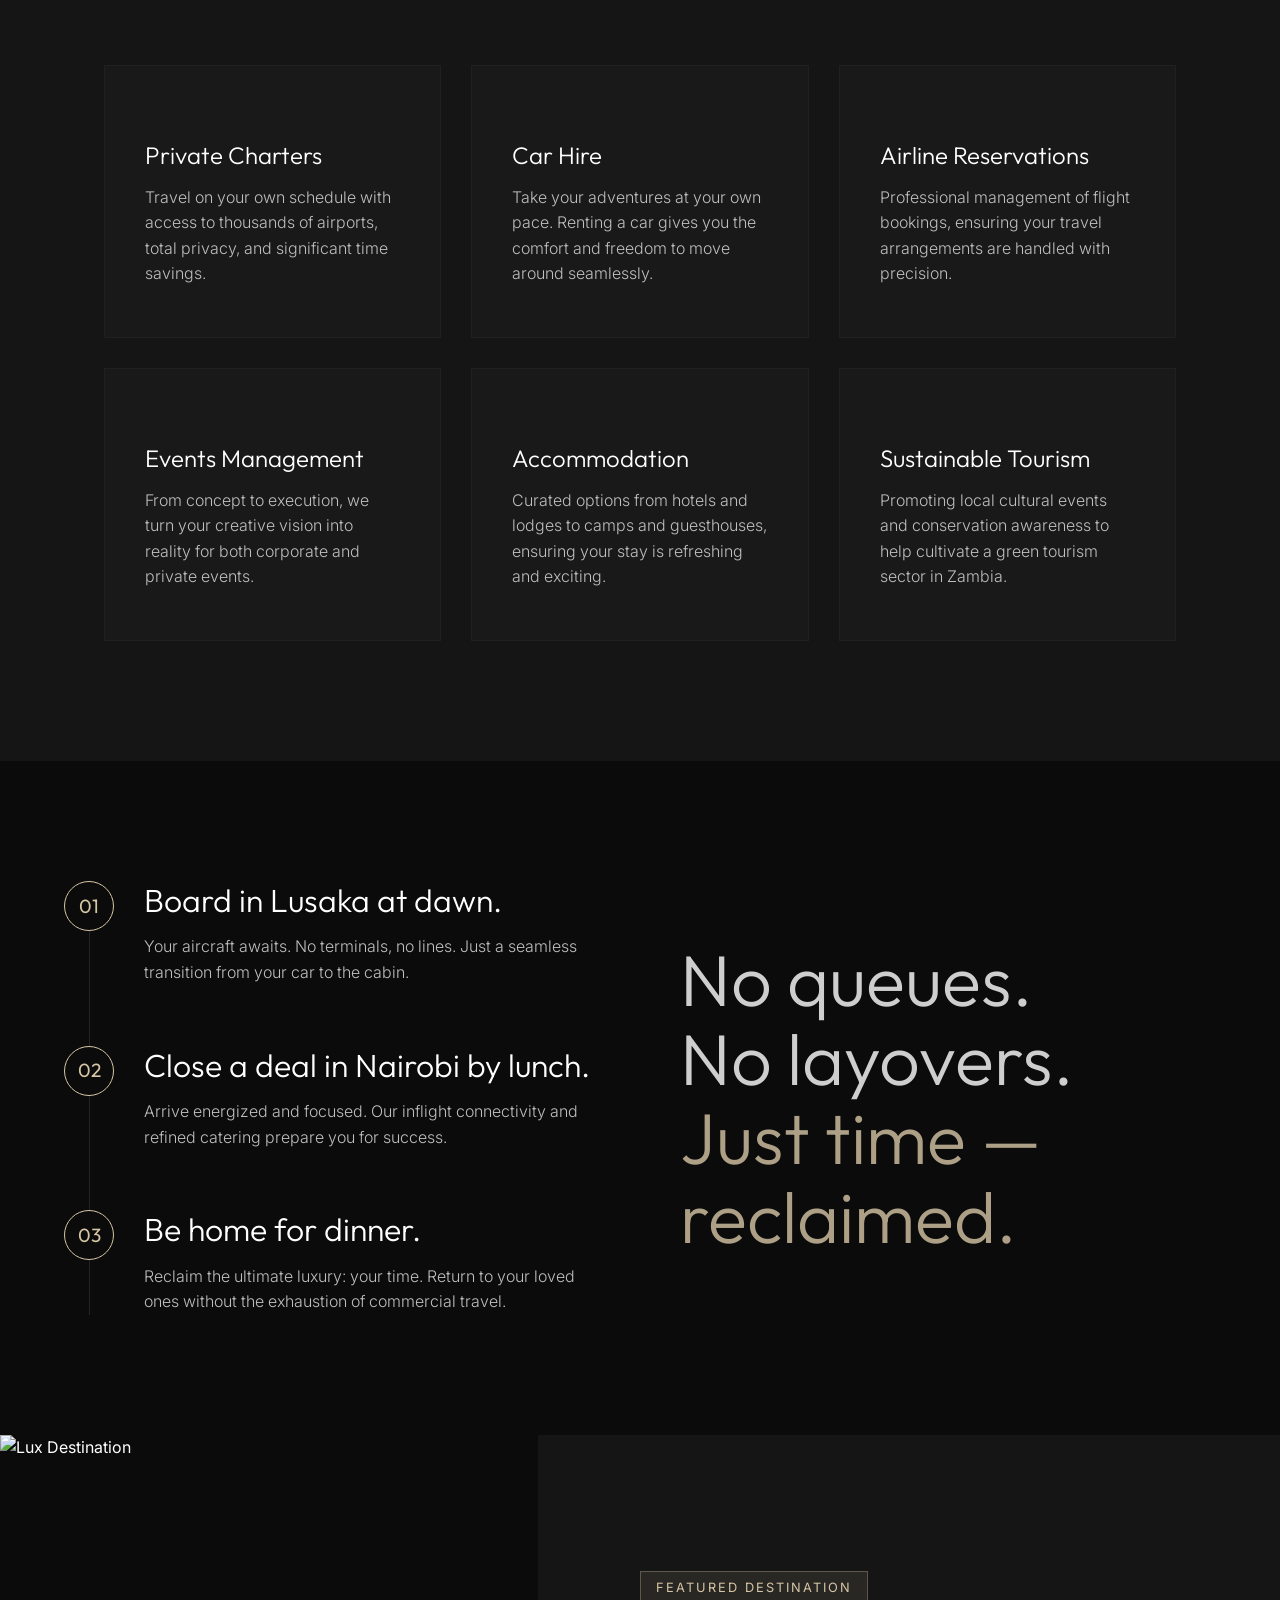
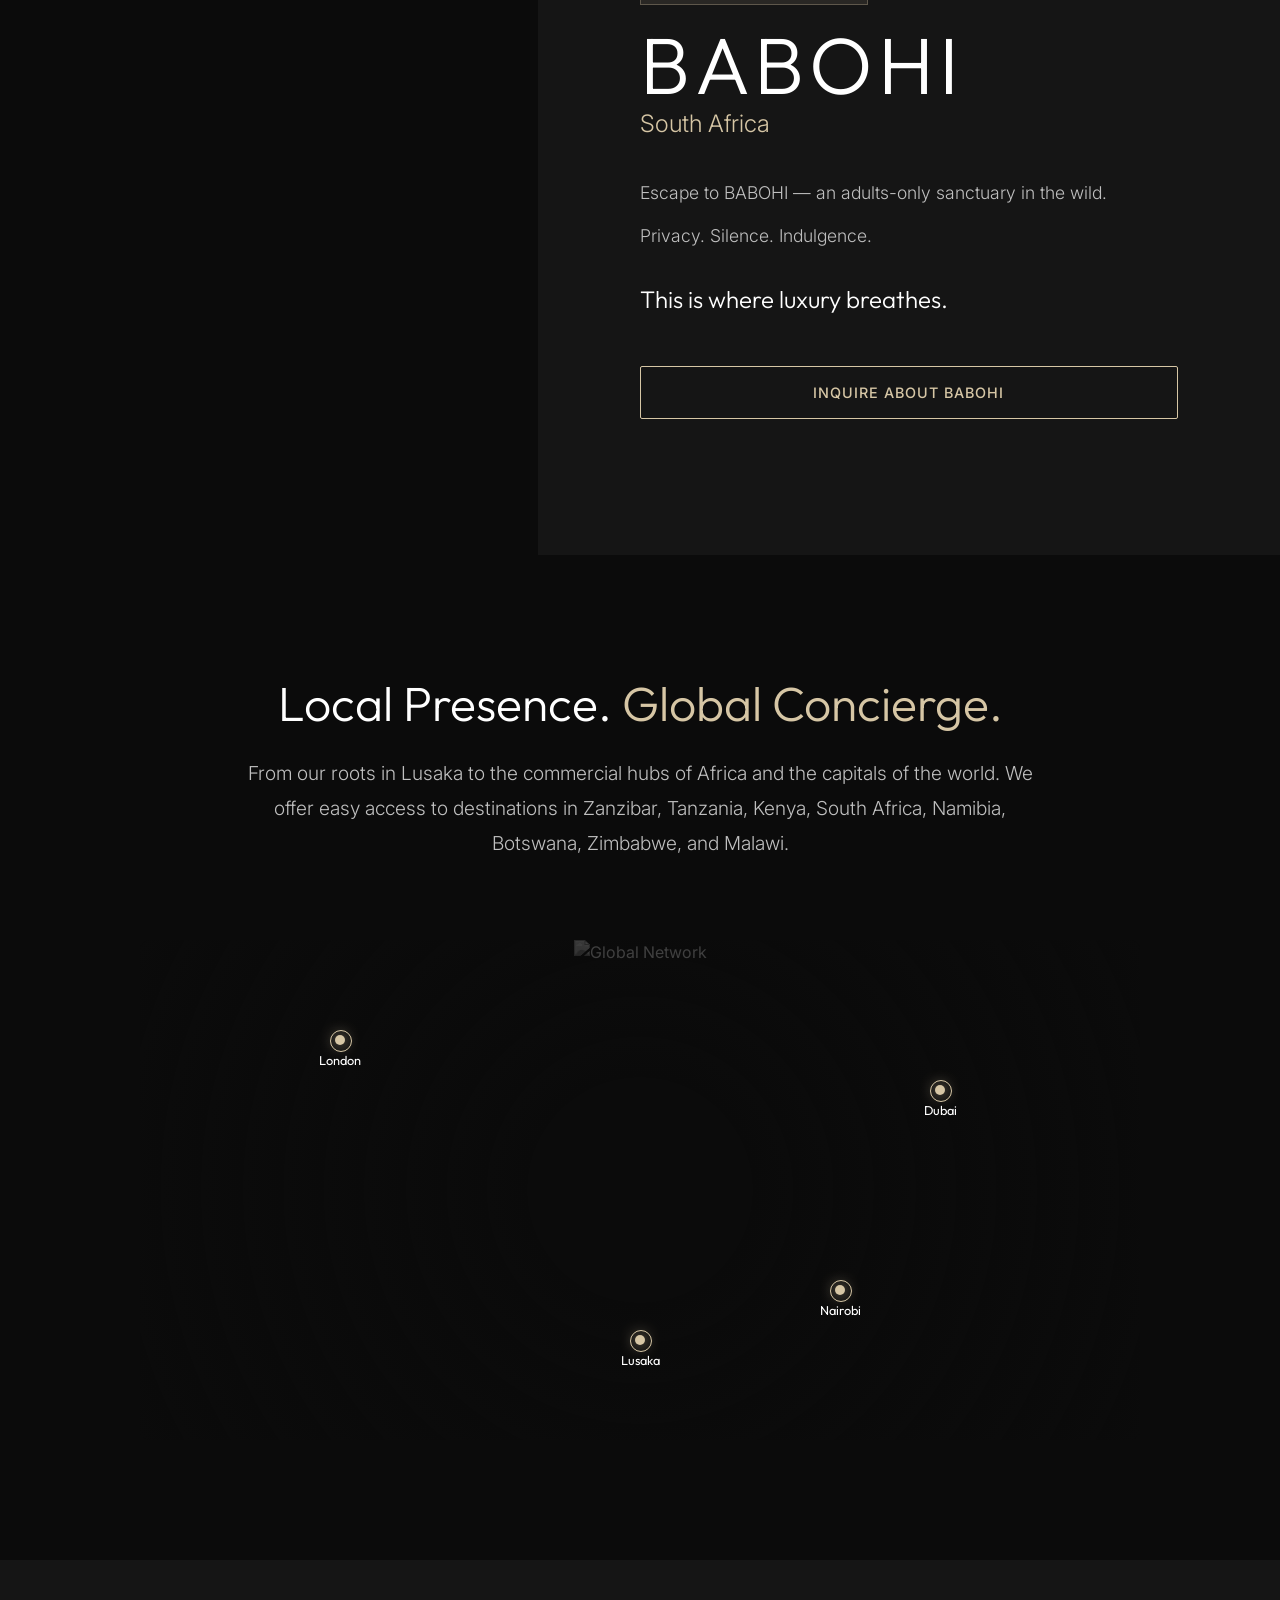
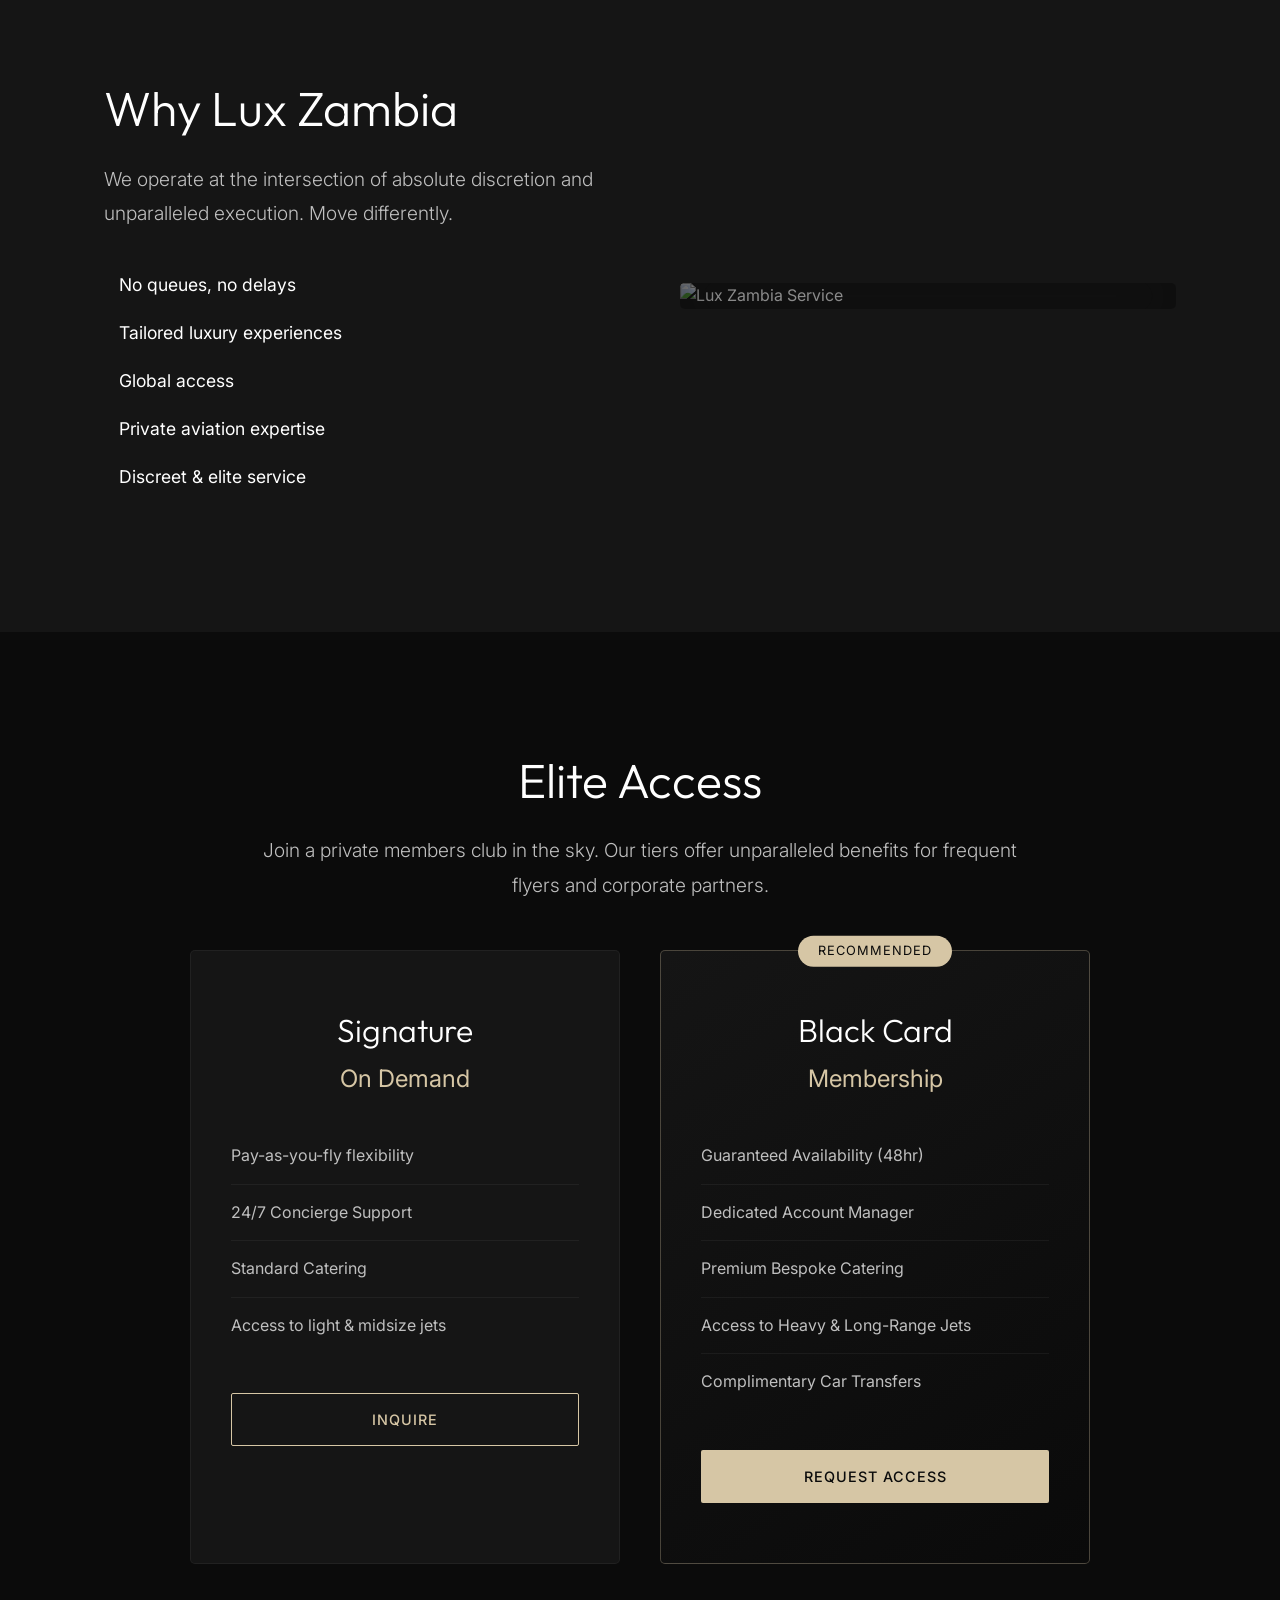
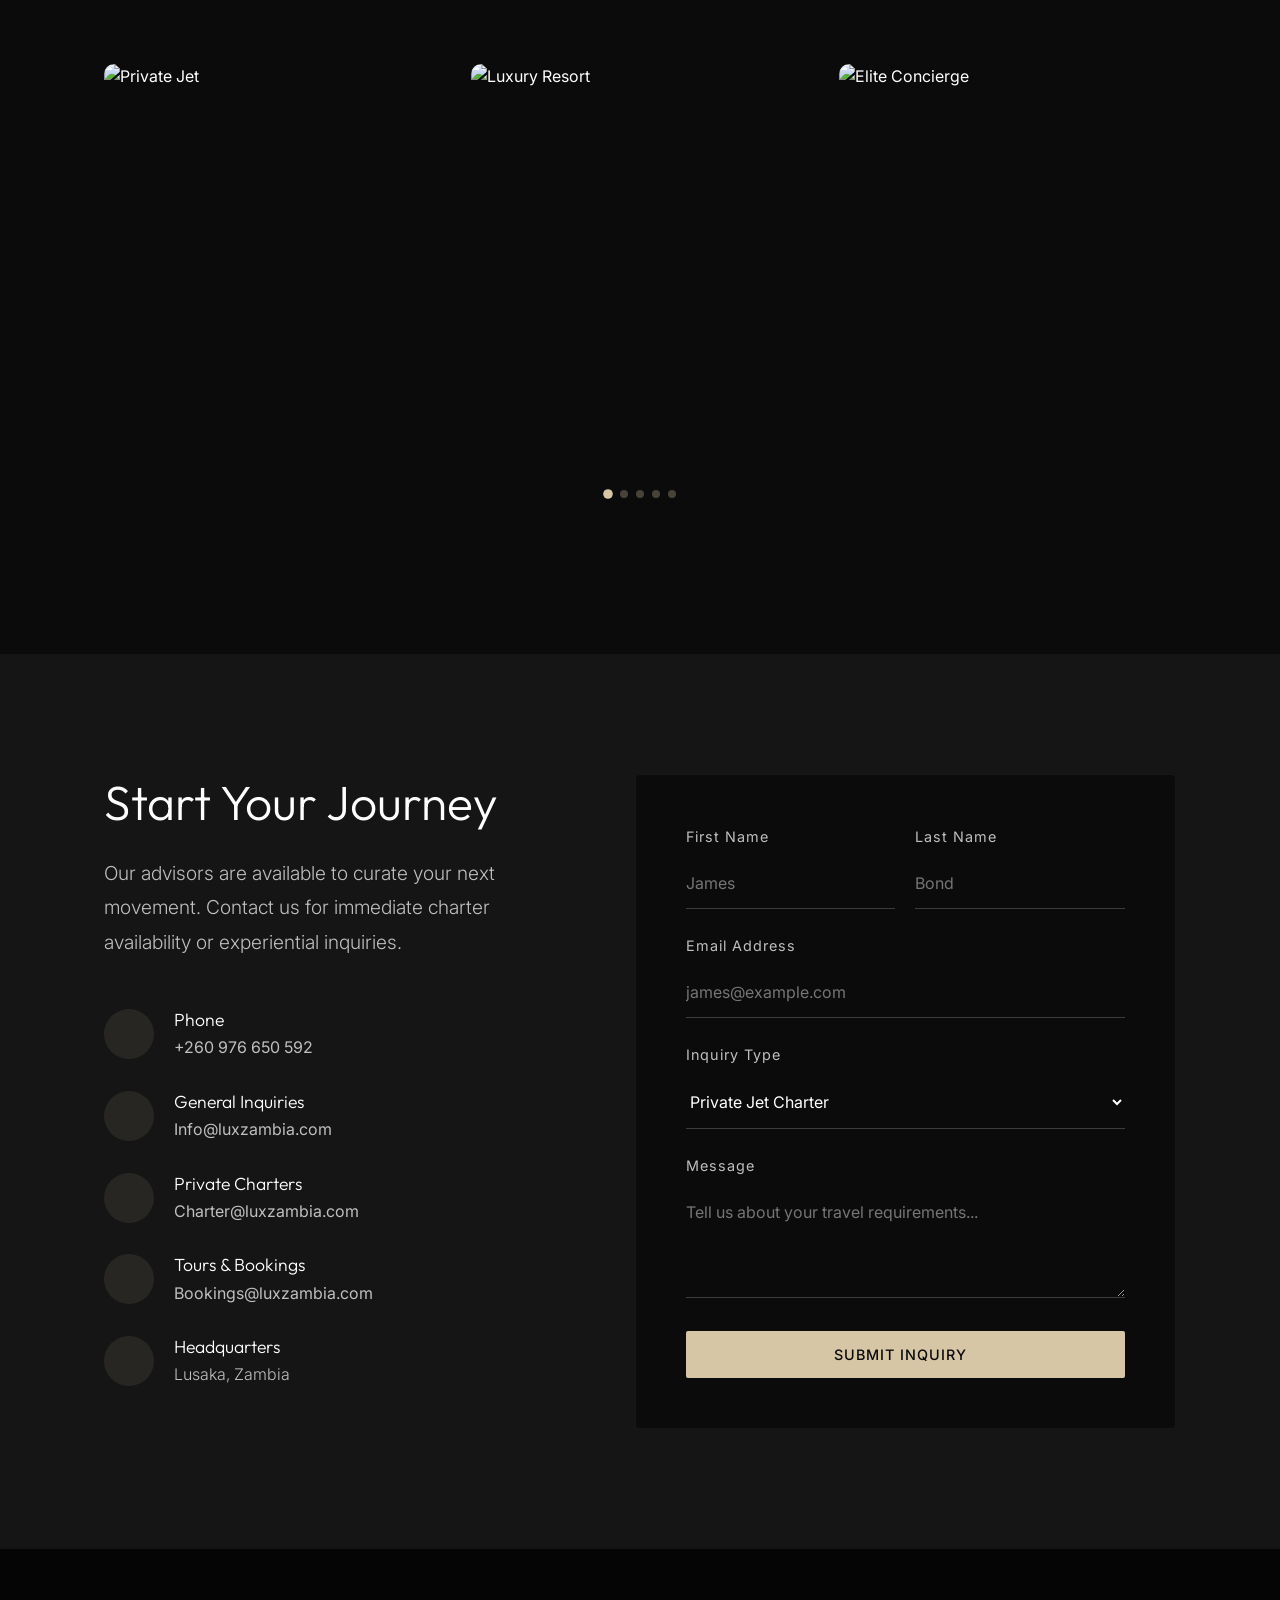
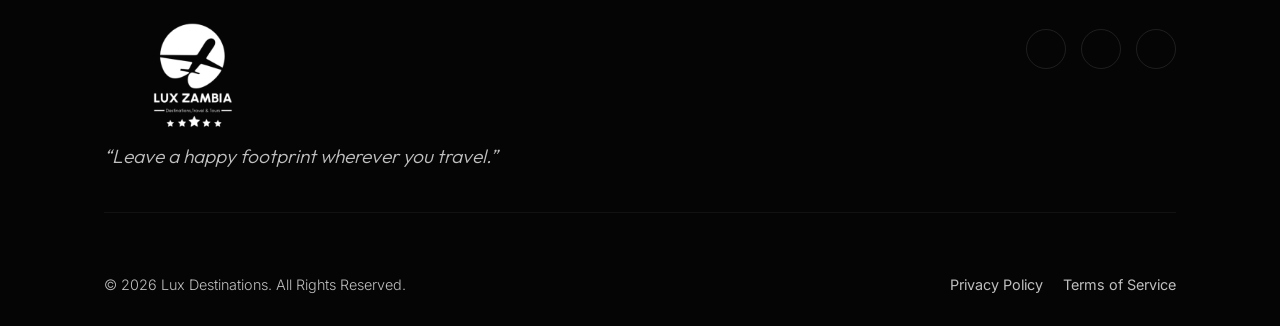
==== commit 38791b1d: "refactor: remove unused team member card from the team section" ====
--- a/index.html
+++ b/index.html
@@ -229,16 +229,7 @@
                     </div>
                 </article>
 
-                <article class="team-card team-card-feature" data-aos="fade-up" data-aos-delay="300">
-                    <div class="team-image">
-                        <img src="Assets/IMG-20260623-WA0001.jpg" alt="Lux Destinations team member">
-                    </div>
-                    <div class="team-card-content">
-                        <span class="team-role">Team Support</span>
-                        <h3>Behind the Scenes</h3>
-                        <p>Our wider support team helps deliver seamless planning, attentive communication, and a polished client experience from start to finish.</p>
-                    </div>
-                </article>
+                
             </div>
         </div>
     </section>
